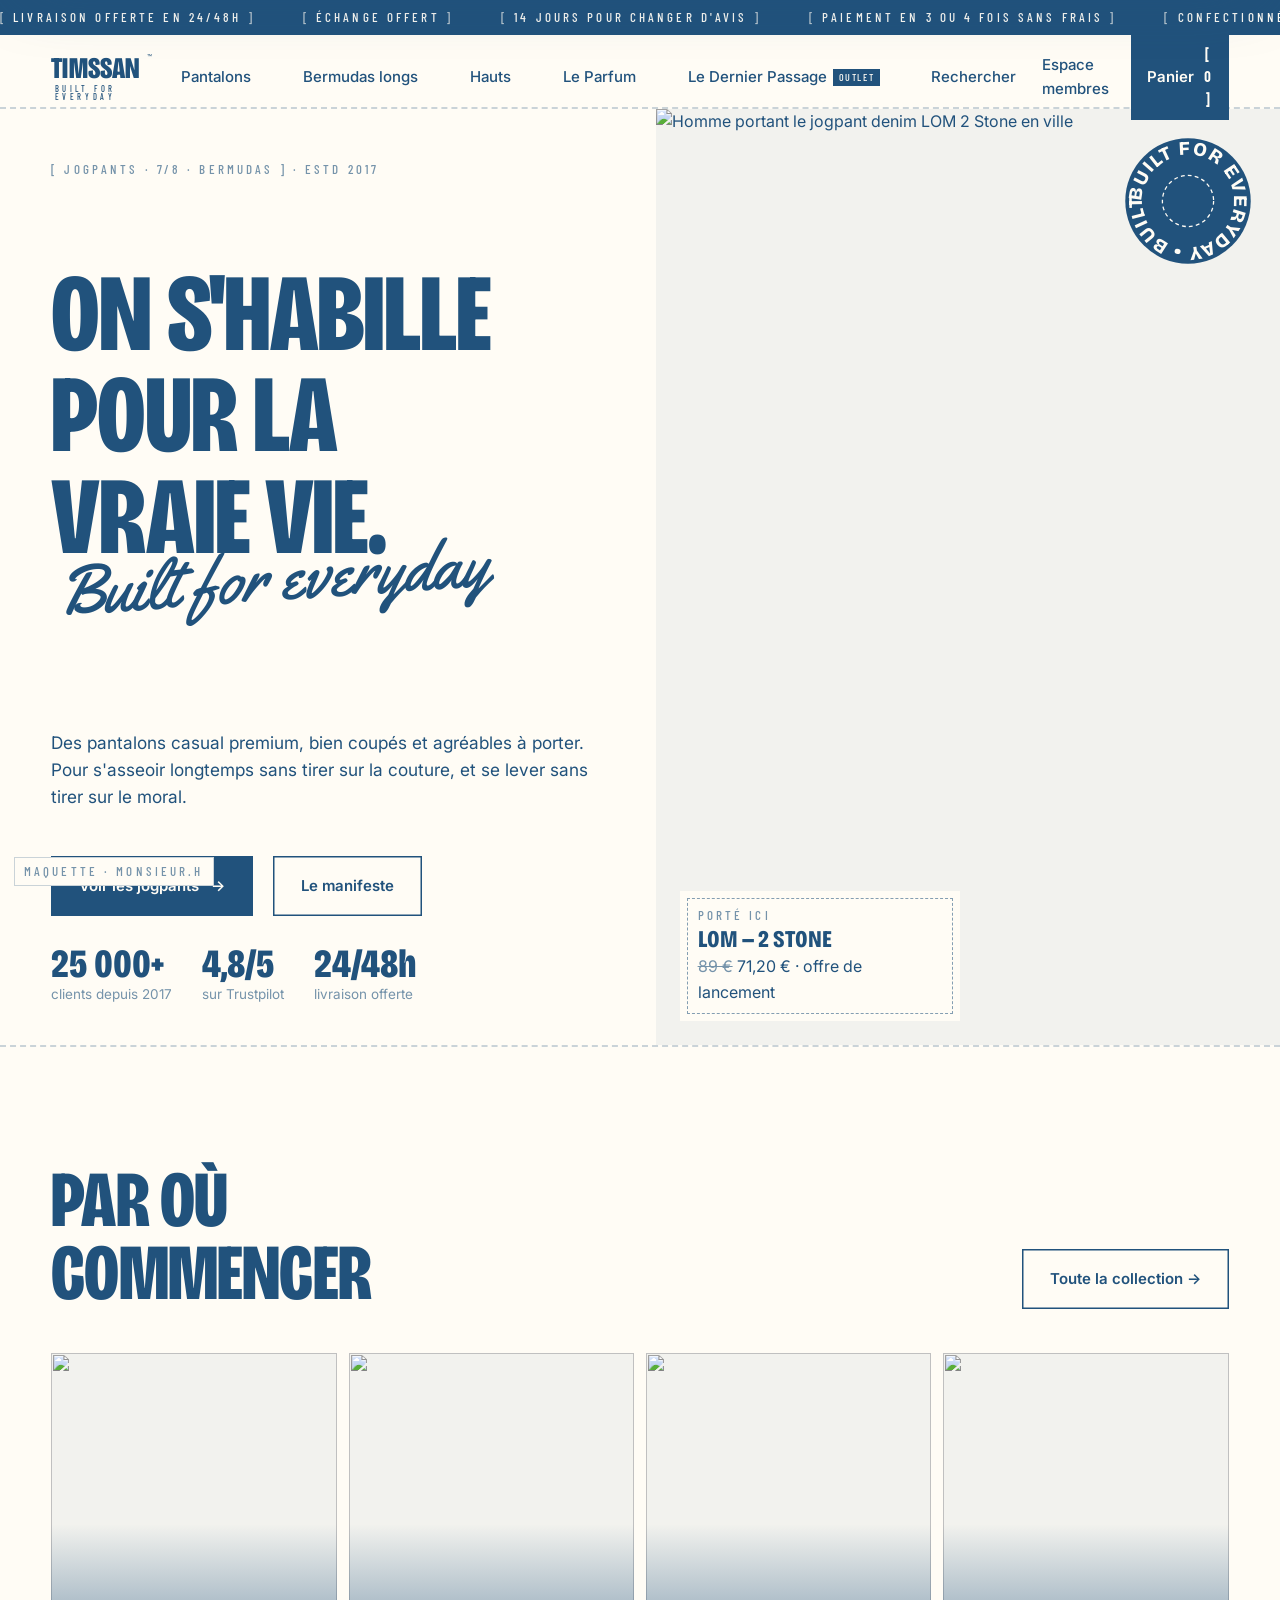
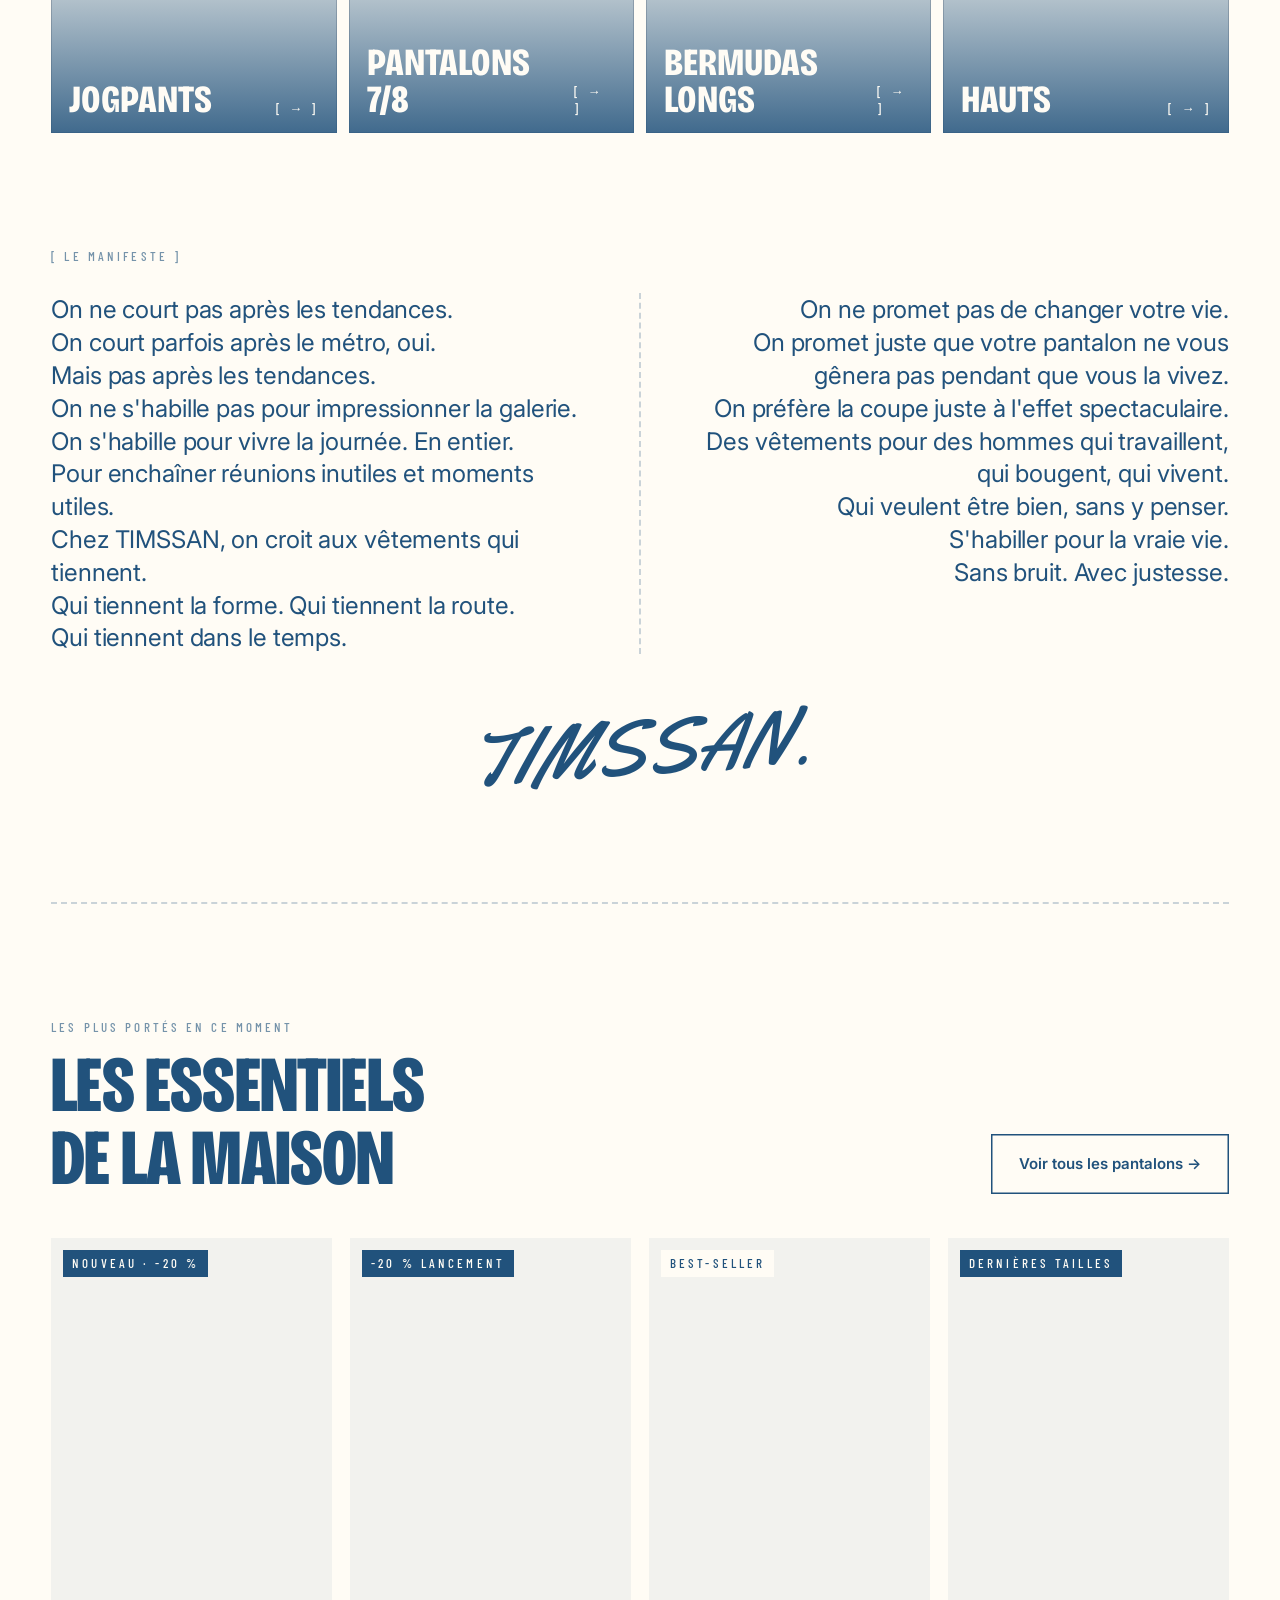
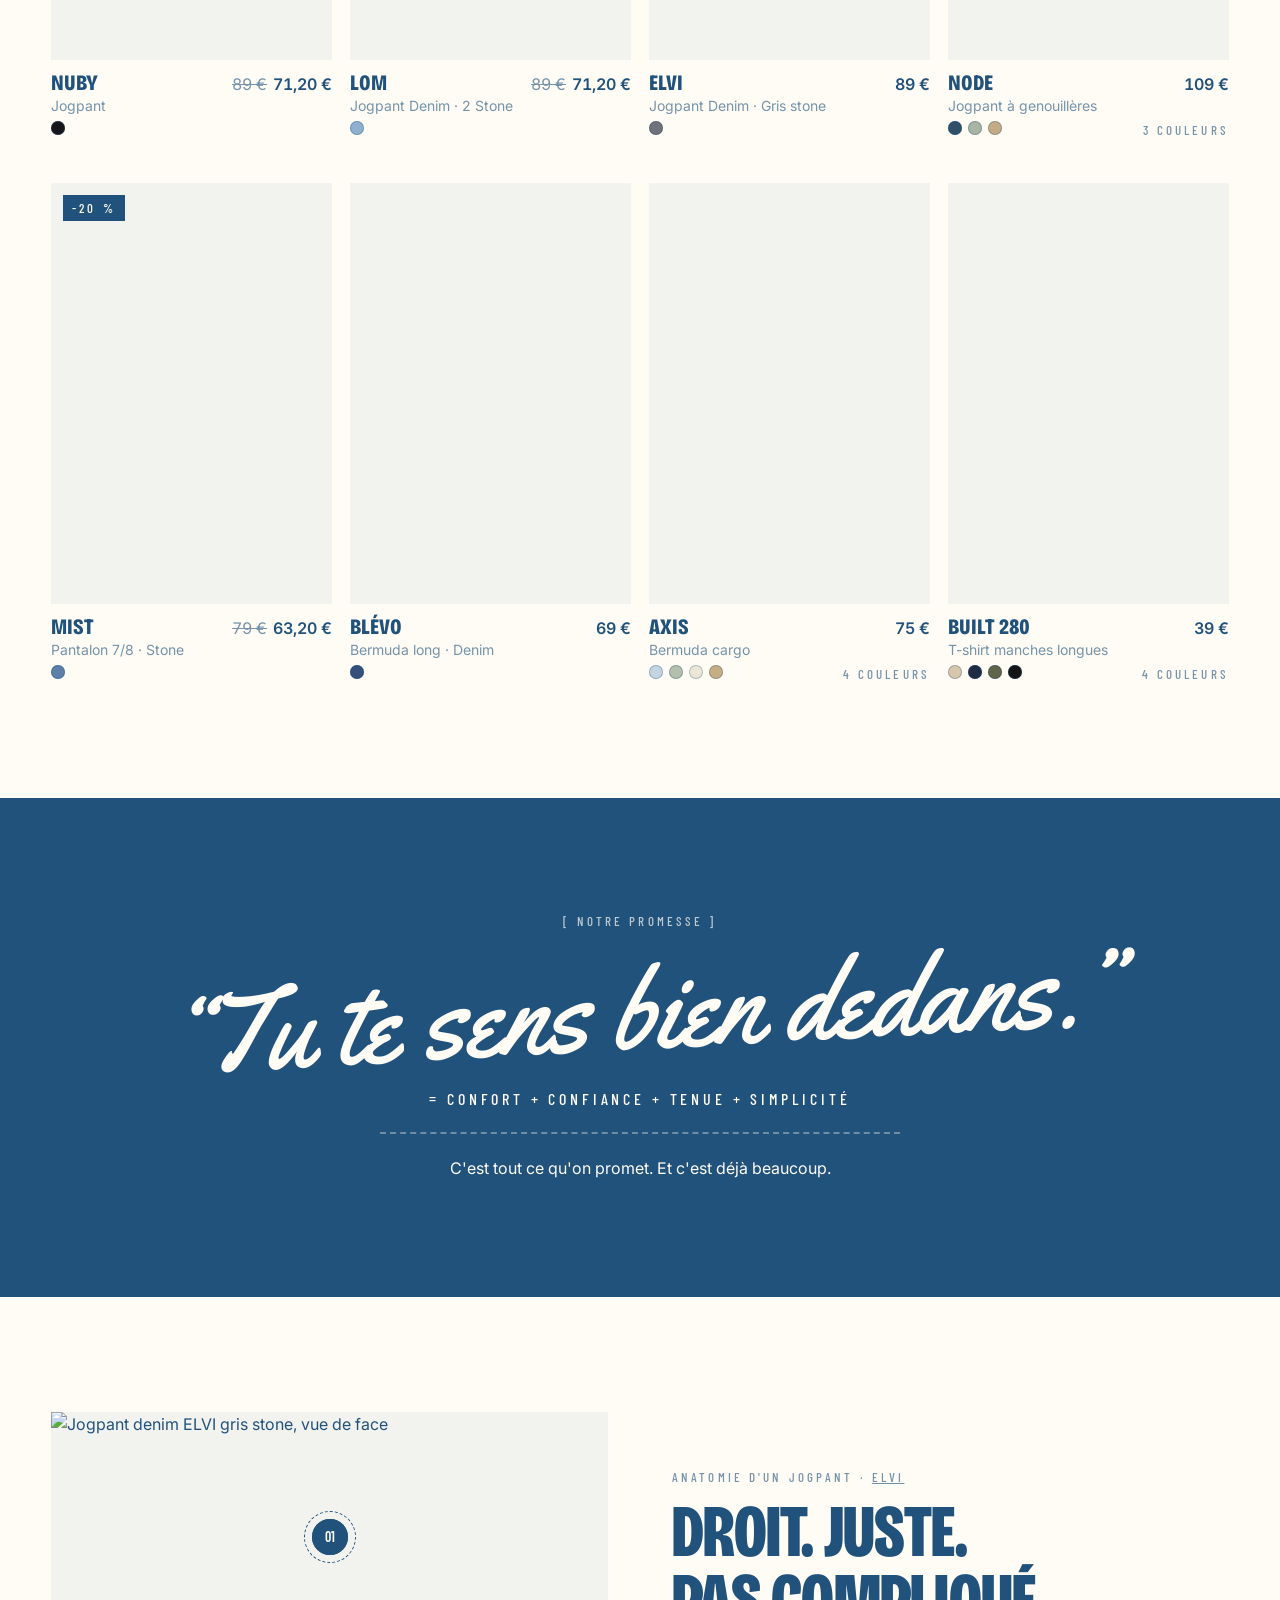
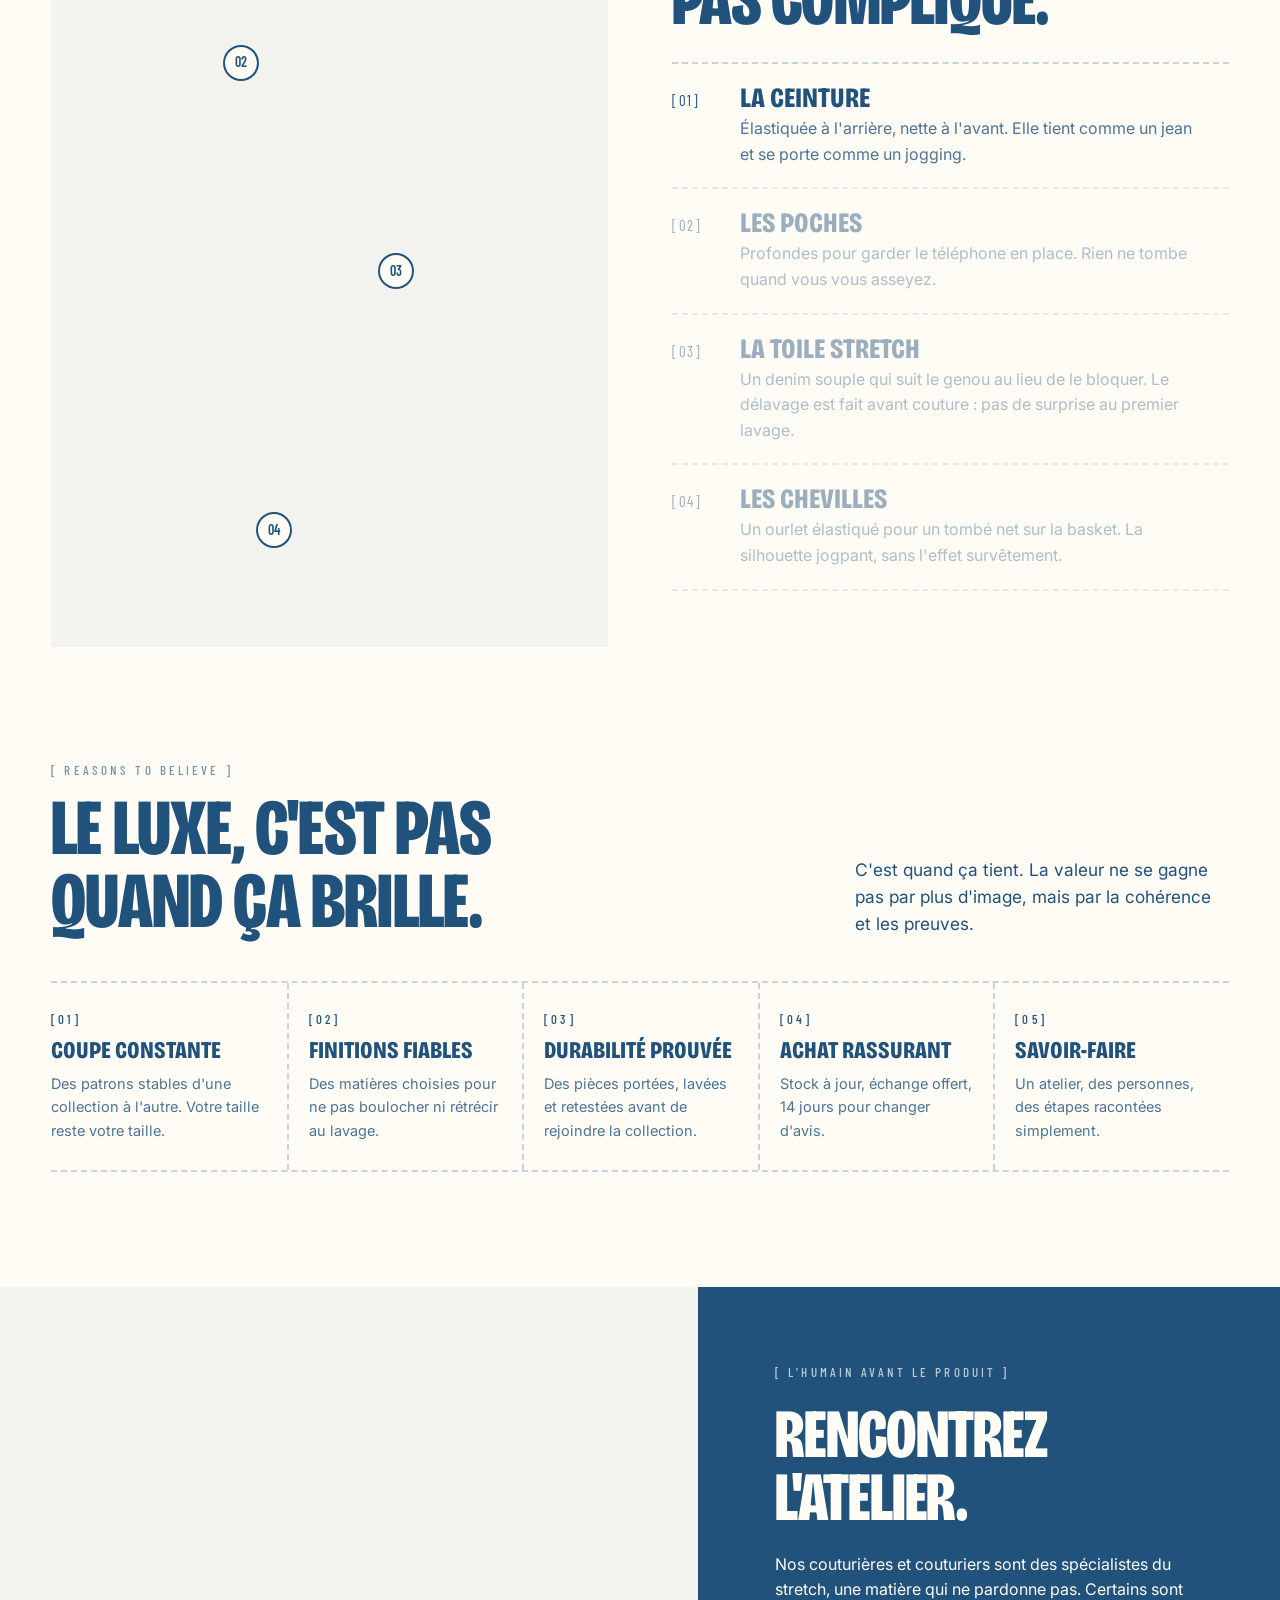
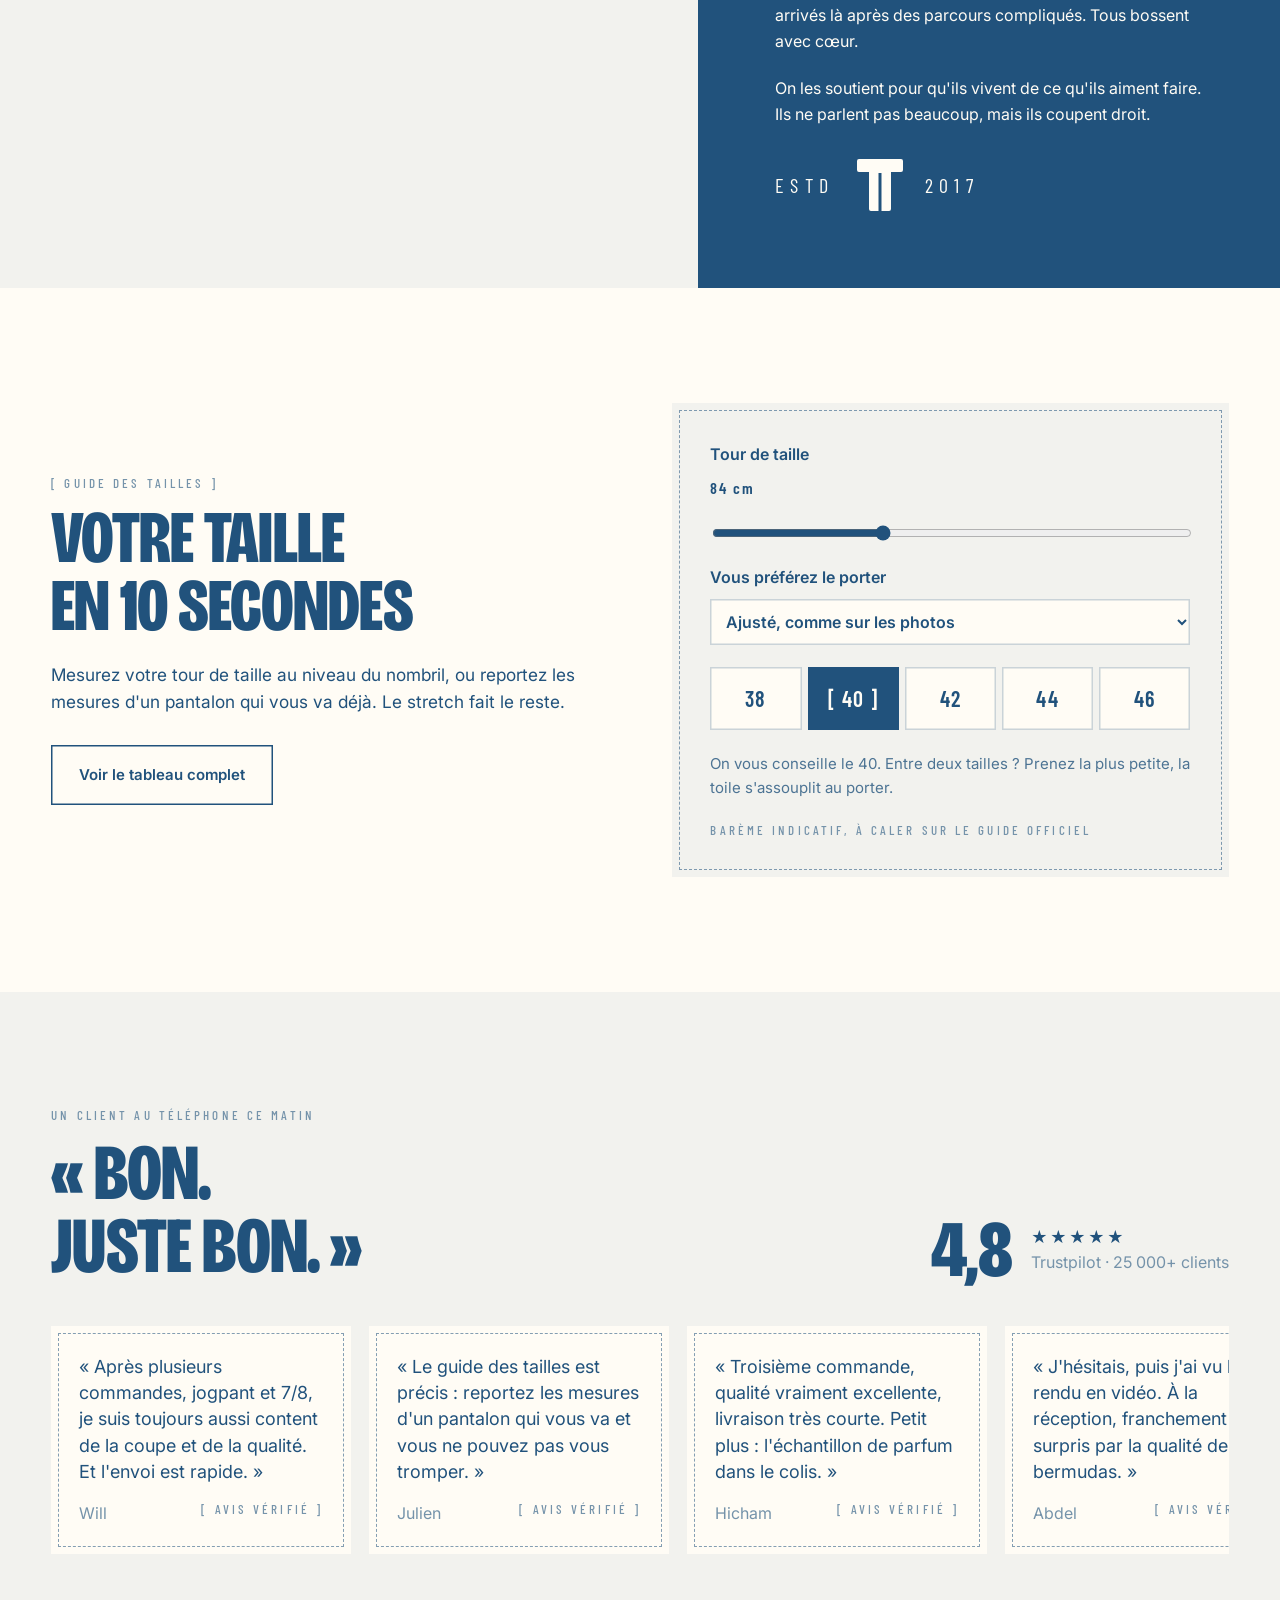
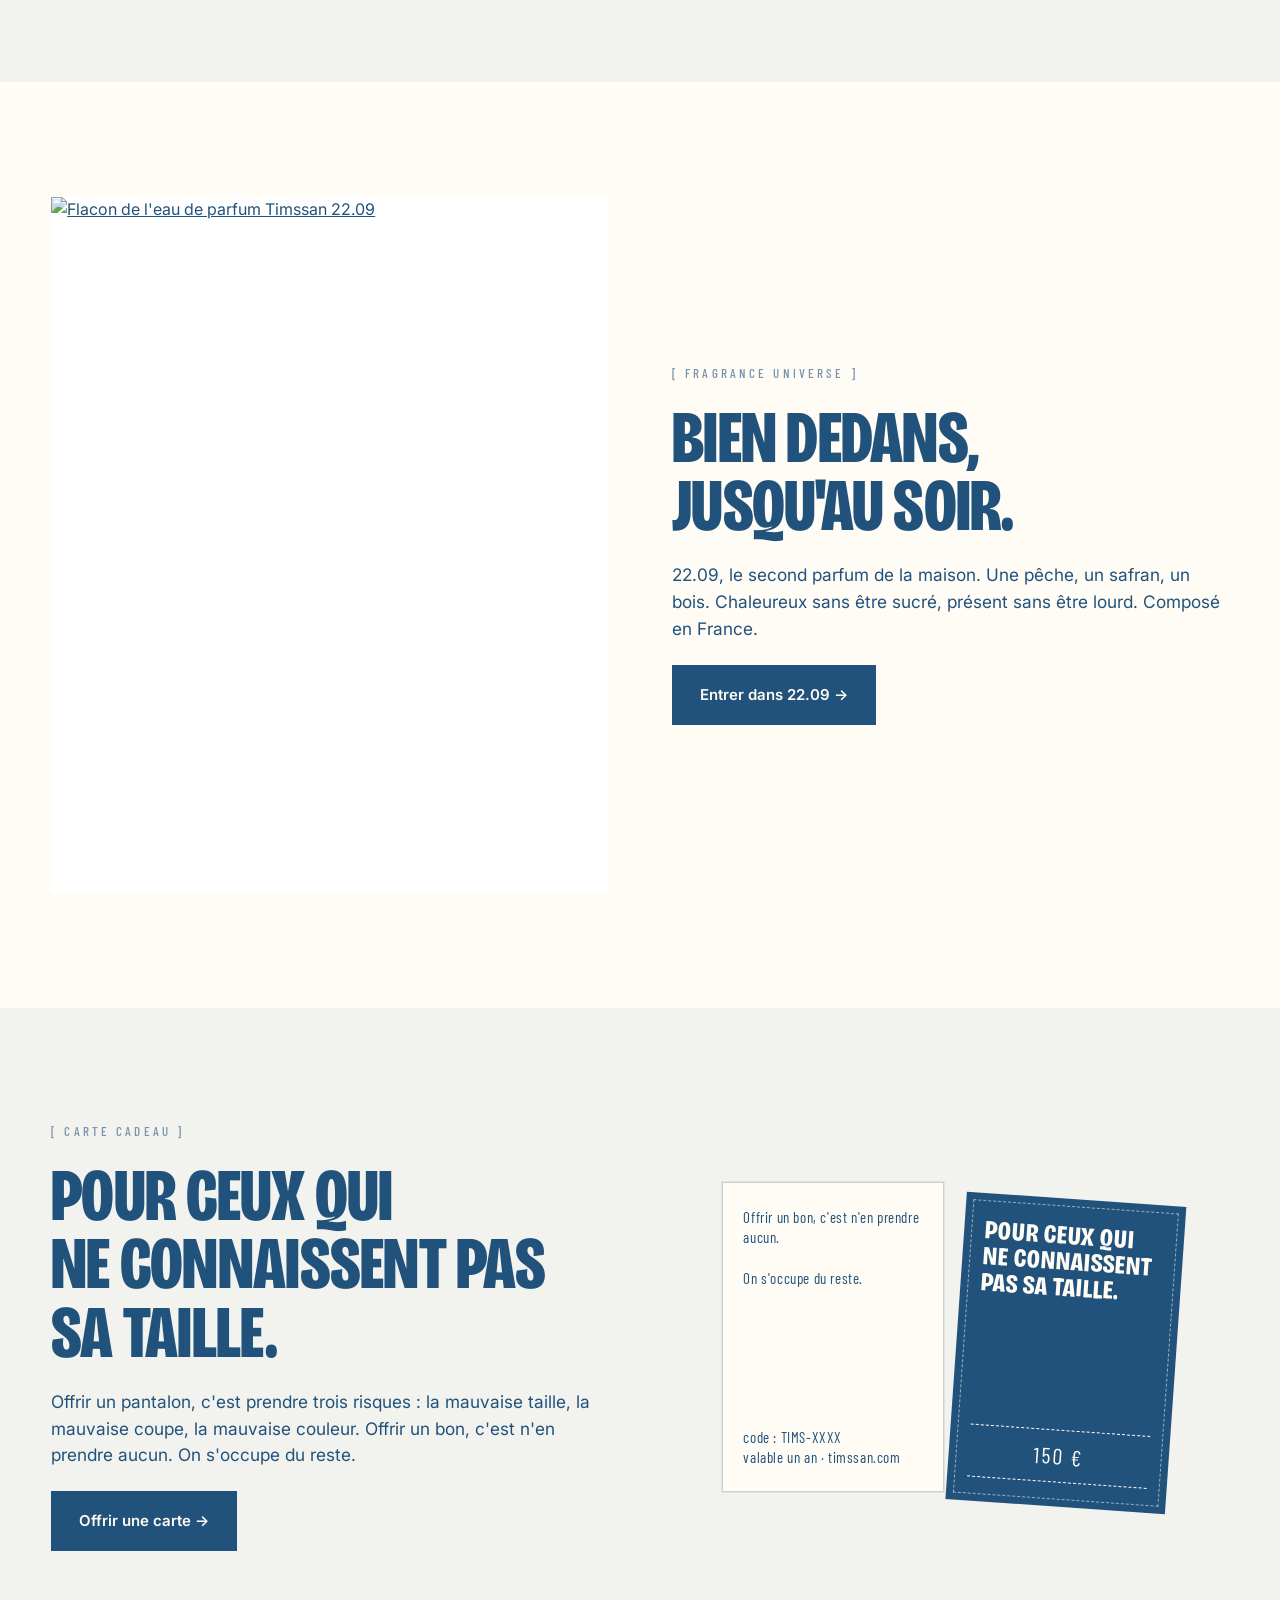
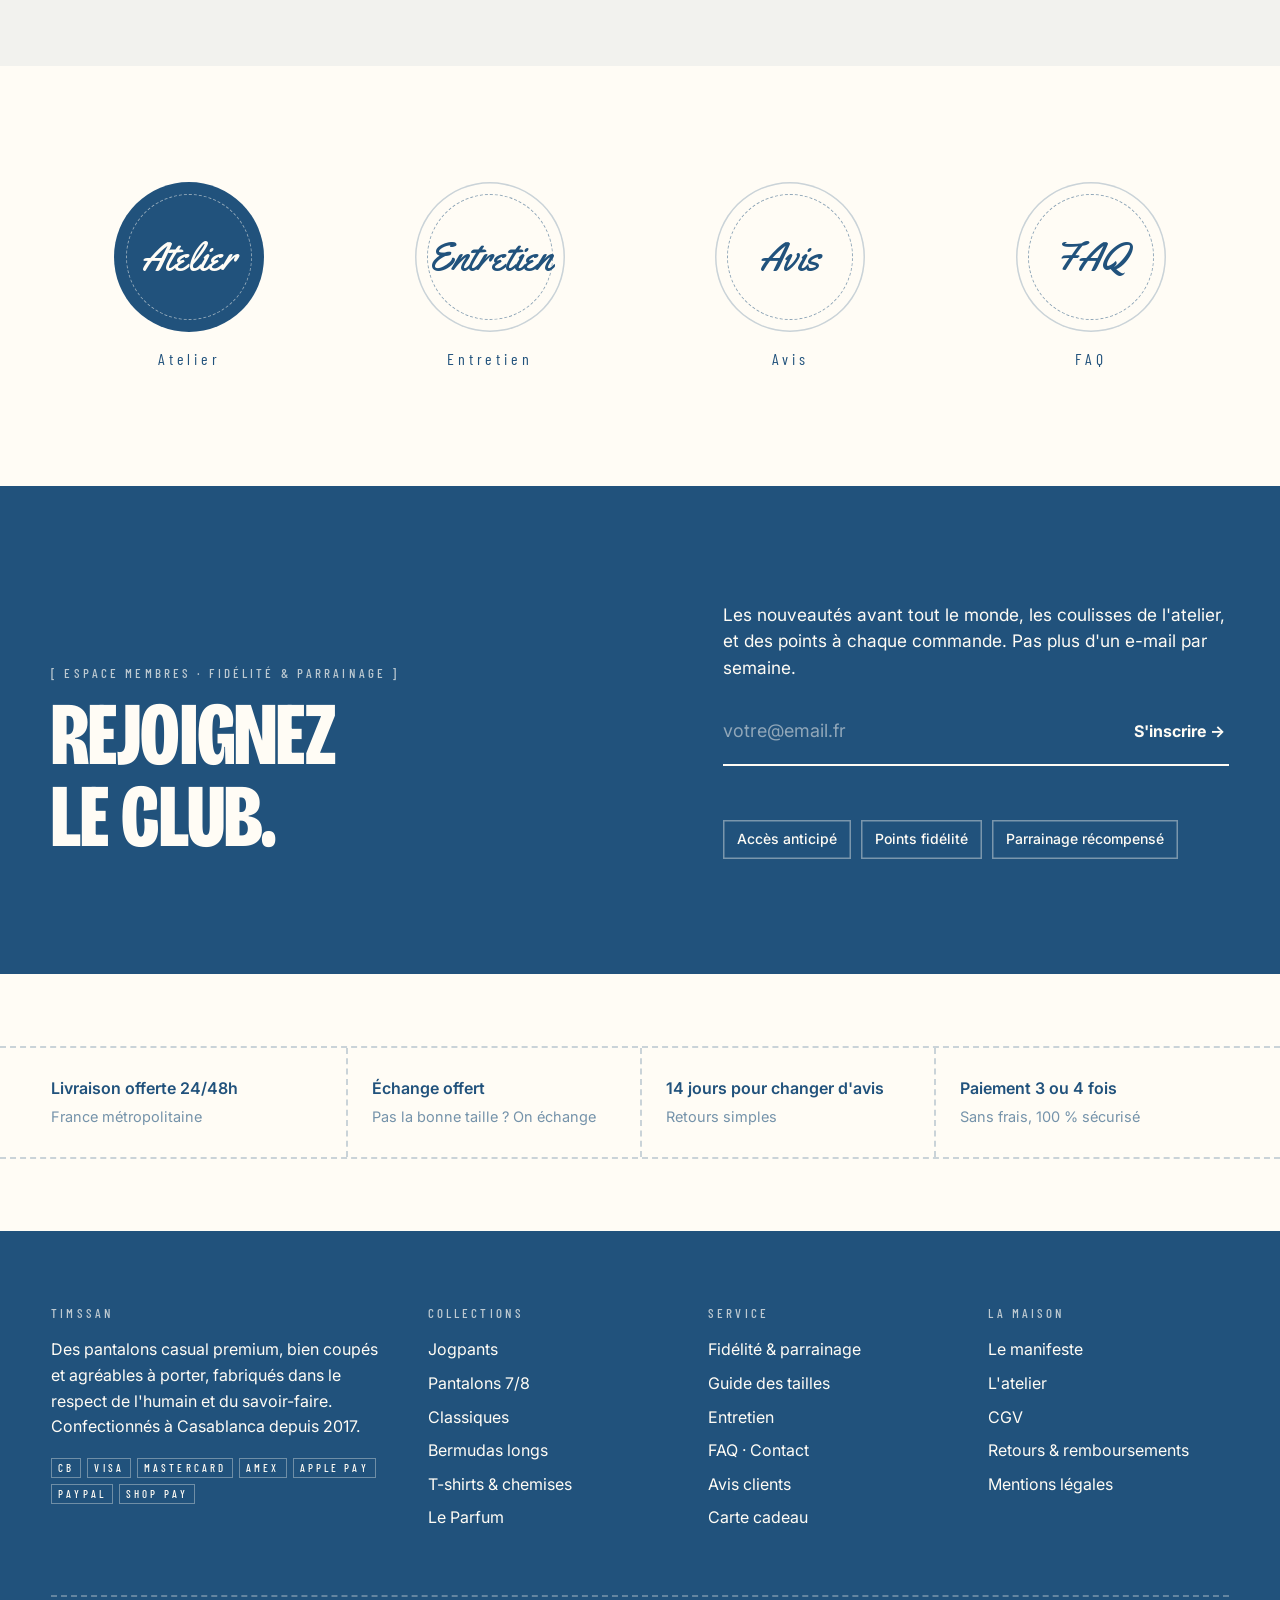
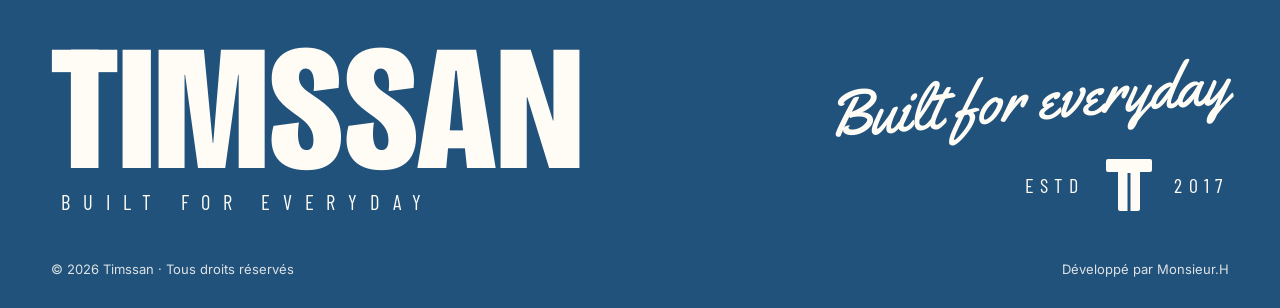
==== v2/index.html @ bd880d8a "V2 brand book + fiche parfum dédiée" ====
<!doctype html>
<html lang="fr">
<head>
<meta charset="utf-8">
<meta name="viewport" content="width=device-width, initial-scale=1, viewport-fit=cover">
<title>Timssan — Pantalons casual premium pour homme · Built for everyday</title>
<meta name="description" content="Timssan, pantalons casual premium pour homme : jogpants denim, 7/8 et bermudas bien coupés, confortables et durables, confectionnés à Casablanca depuis 2017. Livraison offerte 24/48h.">
<meta name="robots" content="noindex">
<meta property="og:title" content="Timssan — Built for everyday">
<meta property="og:image" content="https://www.timssan.com/cdn/shop/files/timssan_jogpant_jeans.png?v=1757004039">
<link rel="preconnect" href="https://fonts.googleapis.com"><link rel="preconnect" href="https://fonts.gstatic.com" crossorigin><link rel="preconnect" href="https://cdn.shopify.com">
<link rel="stylesheet" href="https://fonts.googleapis.com/css2?family=Bricolage+Grotesque:opsz,wdth,wght@12..96,75..100,400..800&family=Yellowtail&family=Barlow+Condensed:wght@300;400;500;600&family=Inter:wght@400;500;600;700&display=swap">
<link rel="stylesheet" href="style.css?v=1">
<script type="application/ld+json">{"@context":"https://schema.org","@type":"Organization","name":"Timssan","slogan":"Built for everyday","url":"https://www.timssan.com","foundingDate":"2017","description":"Pantalons casual premium pour homme, confectionnés à Casablanca."}</script>
</head>
<body data-page="home">
<main id="top">

<section class="hero">
  <div class="hero-copy">
    <div class="label muted">[ Jogpants · 7/8 · Bermudas ] · Estd 2017</div>
    <div>
      <h1 class="disp">On s'habille<br>pour la<br>vraie vie.</h1>
      <span class="script" aria-hidden="true">Built for everyday</span>
    </div>
    <div style="display:grid;gap:28px">
      <p class="lead">Des pantalons casual premium, bien coupés et agréables à porter. Pour s'asseoir longtemps sans tirer sur la couture, et se lever sans tirer sur le moral.</p>
      <div class="hero-meta">
        <a class="btn" href="collection.html?c=jogpants">Voir les jogpants <span aria-hidden="true">→</span></a>
        <a class="btn ghost" href="#manifeste">Le manifeste</a>
      </div>
      <div class="proof">
        <div><b>25 000+</b><span>clients depuis 2017</span></div>
        <div><b>4,8/5</b><span>sur Trustpilot</span></div>
        <div><b>24/48h</b><span>livraison offerte</span></div>
      </div>
    </div>
  </div>
  <div class="hero-img">
    <img src="https://cdn.shopify.com/s/files/1/0454/2693/3911/files/2_stone_dehors.png?v=1791908475&width=1400" alt="Homme portant le jogpant denim LOM 2 Stone en ville" width="1500" height="2250" fetchpriority="high">
    <div class="seal" aria-hidden="true"><svg viewBox="0 0 200 200"><defs><path id="c" d="M100,100 m-72,0 a72,72 0 1,1 144,0 a72,72 0 1,1 -144,0"/></defs><circle cx="100" cy="100" r="98" fill="#21527C"/><circle cx="100" cy="100" r="40" fill="none" stroke="#FFFCF5" stroke-width="2" stroke-dasharray="6 5"/><text font-family="Bricolage Grotesque, Arial Black, sans-serif" font-weight="800" font-size="30" letter-spacing="2" fill="#FFFCF5"><textPath href="#c">BUILT FOR EVERYDAY • BUILT FOR </textPath></text></svg></div>
    <a class="tag-float stitched" href="produit.html?p=lom">
      <span class="label muted">Porté ici</span>
      <strong>LOM — 2 Stone</strong>
      <span><s class="muted">89 €</s> 71,20 € · offre de lancement</span>
    </a>
  </div>
</section>

<section>
  <div class="wrap">
    <div class="sec-head"><h2 class="disp">Par où<br>commencer</h2><a class="btn ghost" href="collection.html?c=pantalons">Toute la collection →</a></div>
    <div class="cats">
      <a class="cat" href="collection.html?c=jogpants"><img src="https://cdn.shopify.com/s/files/1/0454/2693/3911/files/Jogpant_elvi_CRO.png?width=800" alt="" loading="lazy"><span>Jogpants<em class="label" style="font-style:normal">[ → ]</em></span></a>
      <a class="cat" href="collection.html?c=pantalons-7-8"><img src="https://cdn.shopify.com/s/files/1/0454/2693/3911/files/78e_mist_2.png?width=800" alt="" loading="lazy"><span>Pantalons 7/8<em class="label" style="font-style:normal">[ → ]</em></span></a>
      <a class="cat" href="collection.html?c=bermudas-longs"><img src="https://cdn.shopify.com/s/files/1/0454/2693/3911/files/bermudalong.png?width=800" alt="" loading="lazy"><span>Bermudas longs<em class="label" style="font-style:normal">[ → ]</em></span></a>
      <a class="cat" href="collection.html?c=hauts"><img src="https://cdn.shopify.com/s/files/1/0454/2693/3911/files/manche_longue_bleu_assi.png?width=800" alt="" loading="lazy"><span>Hauts<em class="label" style="font-style:normal">[ → ]</em></span></a>
    </div>
  </div>
</section>

<section id="manifeste" style="padding-top:0">
  <div class="wrap">
    <div class="label muted" style="margin-bottom:28px">[ Le manifeste ]</div>
    <div class="manif">
      <p>On ne court pas après les tendances.<br>On court parfois après le métro, oui.<br>Mais pas après les tendances.<br>On ne s'habille pas pour impressionner la galerie.<br>On s'habille pour vivre la journée. En entier.<br>Pour enchaîner réunions inutiles et moments utiles.<br>Chez TIMSSAN, on croit aux vêtements qui tiennent.<br>Qui tiennent la forme. Qui tiennent la route.<br>Qui tiennent dans le temps.</p>
      <span class="v" aria-hidden="true"></span>
      <p class="r">On ne promet pas de changer votre vie.<br>On promet juste que votre pantalon ne vous gênera pas pendant que vous la vivez.<br>On préfère la coupe juste à l'effet spectaculaire.<br>Des vêtements pour des hommes qui travaillent, qui bougent, qui vivent.<br>Qui veulent être bien, sans y penser.<br>S'habiller pour la vraie vie.<br>Sans bruit. Avec justesse.</p>
    </div>
    <div class="manif-sign"><span class="script">TIMSSAN.</span></div>
  </div>
</section>

<div class="wrap"><hr class="seam"></div>

<section>
  <div class="wrap">
    <div class="sec-head">
      <div><div class="label muted" style="margin-bottom:12px">Les plus portés en ce moment</div><h2 class="disp">Les essentiels<br>de la maison</h2></div>
      <a class="btn ghost" href="collection.html?c=pantalons">Voir tous les pantalons →</a>
    </div>
    <div class="grid-p" id="homeGrid"></div>
  </div>
</section>

<section class="inv">
  <div class="wrap promise">
    <div class="label muted">[ Notre promesse ]</div>
    <p class="script">“Tu te sens bien dedans.”</p>
    <p class="label" style="font-size:16px">= confort + confiance + tenue + simplicité</p>
    <hr class="seam" style="width:min(520px,80%)">
    <p style="max-width:44ch">C'est tout ce qu'on promet. Et c'est déjà beaucoup.</p>
  </div>
</section>

<section id="anatomie">
  <div class="wrap anat">
    <div class="anat-img">
      <img src="https://cdn.shopify.com/s/files/1/0454/2693/3911/files/jogpant_elvi.png?width=1100" alt="Jogpant denim ELVI gris stone, vue de face" width="1500" height="2250" loading="lazy">
      <button class="pin" style="left:50%;top:15%" data-pin="0" aria-pressed="true" aria-label="Ceinture">01</button>
      <button class="pin" style="left:34%;top:30%" data-pin="1" aria-pressed="false" aria-label="Poches">02</button>
      <button class="pin" style="left:62%;top:55%" data-pin="2" aria-pressed="false" aria-label="Toile">03</button>
      <button class="pin" style="left:40%;top:86%" data-pin="3" aria-pressed="false" aria-label="Chevilles">04</button>
    </div>
    <div>
      <div class="label muted" style="margin-bottom:12px">Anatomie d'un jogpant · <a href="produit.html?p=elvi">ELVI</a></div>
      <h2 class="disp" style="font-size:clamp(46px,5.8vw,92px);margin-bottom:28px">Droit. Juste.<br>Pas compliqué.</h2>
      <div>
        <button class="spec on" data-spec="0"><span class="n">[01]</span><span><h4>La ceinture</h4><p>Élastiquée à l'arrière, nette à l'avant. Elle tient comme un jean et se porte comme un jogging.</p></span></button>
        <button class="spec" data-spec="1"><span class="n">[02]</span><span><h4>Les poches</h4><p>Profondes pour garder le téléphone en place. Rien ne tombe quand vous vous asseyez.</p></span></button>
        <button class="spec" data-spec="2"><span class="n">[03]</span><span><h4>La toile stretch</h4><p>Un denim souple qui suit le genou au lieu de le bloquer. Le délavage est fait avant couture : pas de surprise au premier lavage.</p></span></button>
        <button class="spec" data-spec="3"><span class="n">[04]</span><span><h4>Les chevilles</h4><p>Un ourlet élastiqué pour un tombé net sur la basket. La silhouette jogpant, sans l'effet survêtement.</p></span></button>
      </div>
    </div>
  </div>
</section>

<section style="padding-top:0">
  <div class="wrap">
    <div class="sec-head"><div><div class="label muted" style="margin-bottom:12px">[ Reasons to believe ]</div><h2 class="disp">Le luxe, c'est pas<br>quand ça brille.</h2></div><p class="lead" style="margin:0;max-width:34ch">C'est quand ça tient. La valeur ne se gagne pas par plus d'image, mais par la cohérence et les preuves.</p></div>
    <div class="proofs">
      <div><span class="label">[01]</span><b>Coupe constante</b><p>Des patrons stables d'une collection à l'autre. Votre taille reste votre taille.</p></div>
      <div><span class="label">[02]</span><b>Finitions fiables</b><p>Des matières choisies pour ne pas boulocher ni rétrécir au lavage.</p></div>
      <div><span class="label">[03]</span><b>Durabilité prouvée</b><p>Des pièces portées, lavées et retestées avant de rejoindre la collection.</p></div>
      <div><span class="label">[04]</span><b>Achat rassurant</b><p>Stock à jour, échange offert, 14 jours pour changer d'avis.</p></div>
      <div><span class="label">[05]</span><b>Savoir-faire</b><p>Un atelier, des personnes, des étapes racontées simplement.</p></div>
    </div>
  </div>
</section>

<section class="atelier inv" id="atelier">
  <div class="im" role="img" aria-label="Machine à coudre dans l'atelier Timssan" style="background-image:url('https://www.timssan.com/cdn/shop/files/MACHINE_ATELIER_TIMSSAN.png?v=1725876753&width=1600')"></div>
  <div class="tx">
    <div class="label muted">[ L'humain avant le produit ]</div>
    <h2 class="disp">Rencontrez<br>l'atelier.</h2>
    <p>Nos couturières et couturiers sont des spécialistes du stretch, une matière qui ne pardonne pas. Certains sont arrivés là après des parcours compliqués. Tous bossent avec cœur.</p>
    <p>On les soutient pour qu'ils vivent de ce qu'ils aiment faire. Ils ne parlent pas beaucoup, mais ils coupent droit.</p>
    <div class="estd" aria-label="Établi en 2017"><span>ESTD</span><svg viewBox="0 0 46 52" aria-hidden="true"><path d="M2 0h42a2 2 0 0 1 2 2v9a2 2 0 0 1-2 2H34v37a2 2 0 0 1-2 2h-7.5V14h-3v38H14a2 2 0 0 1-2-2V13H2a2 2 0 0 1-2-2V2a2 2 0 0 1 2-2z"/></svg><span>2017</span></div>
  </div>
</section>

<section id="taille">
  <div class="wrap fit">
    <div>
      <div class="label muted" style="margin-bottom:12px">[ Guide des tailles ]</div>
      <h2 class="disp" style="font-size:clamp(46px,5.8vw,92px)">Votre taille<br>en 10 secondes</h2>
      <p class="lead" style="margin-top:22px">Mesurez votre tour de taille au niveau du nombril, ou reportez les mesures d'un pantalon qui vous va déjà. Le stretch fait le reste.</p>
      <button class="btn ghost" data-sizes style="margin-top:12px">Voir le tableau complet</button>
    </div>
    <div class="fit-box stitched">
      <label for="waist">Tour de taille <output id="wOut" for="waist">84 cm</output></label>
      <input id="waist" type="range" min="70" max="110" value="84" step="1">
      <label for="pref">Vous préférez le porter
        <select id="pref"><option value="0">Ajusté, comme sur les photos</option><option value="1">Plus ample, détendu</option></select>
      </label>
      <div class="sizes" id="sizes"><span>38</span><span>40</span><span>42</span><span>44</span><span>46</span></div>
      <p class="res" id="fitRes"></p>
      <p class="label muted" style="margin:0">Barème indicatif, à caler sur le guide officiel</p>
    </div>
  </div>
</section>

<section class="reviews" id="avis" style="background:var(--tint)">
  <div class="wrap">
    <div class="sec-head">
      <div><div class="label muted" style="margin-bottom:12px">Un client au téléphone ce matin</div><h2 class="disp">« Bon.<br>Juste bon. »</h2></div>
      <div class="score"><b>4,8</b><div><div class="stars" aria-label="5 étoiles">★★★★★</div><span class="muted">Trustpilot · 25 000+ clients</span></div></div>
    </div>
    <div class="rail" tabindex="0" aria-label="Avis clients">
      <article class="rv stitched"><q>Après plusieurs commandes, jogpant et 7/8, je suis toujours aussi content de la coupe et de la qualité. Et l'envoi est rapide.</q><div class="who"><span>Will</span><span class="label">[ Avis vérifié ]</span></div></article>
      <article class="rv stitched"><q>Le guide des tailles est précis : reportez les mesures d'un pantalon qui vous va et vous ne pouvez pas vous tromper.</q><div class="who"><span>Julien</span><span class="label">[ Avis vérifié ]</span></div></article>
      <article class="rv stitched"><q>Troisième commande, qualité vraiment excellente, livraison très courte. Petit plus : l'échantillon de parfum dans le colis.</q><div class="who"><span>Hicham</span><span class="label">[ Avis vérifié ]</span></div></article>
      <article class="rv stitched"><q>J'hésitais, puis j'ai vu le rendu en vidéo. À la réception, franchement surpris par la qualité des bermudas.</q><div class="who"><span>Abdel</span><span class="label">[ Avis vérifié ]</span></div></article>
      <article class="rv stitched"><q>Trois t-shirts 100 % coton offerts. Après plusieurs machines ils restent nickel, et ils sont très agréables à porter.</q><div class="who"><span>Ghislain</span><span class="label">[ Avis vérifié ]</span></div></article>
    </div>
  </div>
</section>

<section id="parfum-teaser">
  <div class="wrap gift">
    <a href="parfum.html?p=parfum-22-09" style="display:block;background:#fff;aspect-ratio:4/5;max-width:100%"><img src="https://cdn.shopify.com/s/files/1/0454/2693/3911/files/Parfum_22.09_elegance_ambree.png?width=1000" alt="Flacon de l'eau de parfum Timssan 22.09" loading="lazy" style="width:100%;height:100%;object-fit:contain"></a>
    <div style="display:grid;gap:22px">
      <div class="label muted">[ Fragrance universe ]</div>
      <h2 class="disp" style="font-size:clamp(46px,5.8vw,92px)">Bien dedans,<br>jusqu'au soir.</h2>
      <p class="lead" style="margin:0">22.09, le second parfum de la maison. Une pêche, un safran, un bois. Chaleureux sans être sucré, présent sans être lourd. Composé en France.</p>
      <div><a class="btn" href="parfum.html?p=parfum-22-09">Entrer dans 22.09 →</a></div>
    </div>
  </div>
</section>

<section id="cadeau" style="background:var(--tint)">
  <div class="wrap gift">
    <div style="display:grid;gap:22px">
      <div class="label muted">[ Carte cadeau ]</div>
      <h2 class="disp" style="font-size:clamp(46px,5.8vw,92px)">Pour ceux qui<br>ne connaissent pas<br>sa taille.</h2>
      <p class="lead" style="margin:0">Offrir un pantalon, c'est prendre trois risques : la mauvaise taille, la mauvaise coupe, la mauvaise couleur. Offrir un bon, c'est n'en prendre aucun. On s'occupe du reste.</p>
      <div><a class="btn" href="#">Offrir une carte →</a></div>
    </div>
    <div class="gift-cards" aria-hidden="true">
      <div class="gc a"><span>Offrir un bon, c'est n'en prendre aucun.<br><br>On s'occupe du reste.</span><span>code : TIMS-XXXX<br>valable un an · timssan.com</span></div>
      <div class="gc b stitched"><strong>Pour ceux qui ne connaissent pas sa taille.</strong><span class="amt">150 €</span></div>
    </div>
  </div>
</section>

<section id="services">
  <div class="wrap">
    <div class="services">
      <a class="svc" href="#atelier"><i>Atelier</i><span>Atelier</span></a>
      <a class="svc" href="#"><i>Entretien</i><span>Entretien</span></a>
      <a class="svc" href="#avis"><i>Avis</i><span>Avis</span></a>
      <a class="svc" href="#"><i>FAQ</i><span>FAQ</span></a>
    </div>
  </div>
</section>

<section id="club" class="inv">
  <div class="wrap club">
    <div><div class="label muted" style="margin-bottom:12px">[ Espace membres · fidélité &amp; parrainage ]</div><h2 class="disp">Rejoignez<br>le club.</h2></div>
    <div>
      <p class="lead" style="margin-top:0">Les nouveautés avant tout le monde, les coulisses de l'atelier, et des points à chaque commande. Pas plus d'un e-mail par semaine.</p>
      <form id="nl" novalidate><label for="email" class="sr">Adresse e-mail</label><input id="email" type="email" placeholder="votre@email.fr" autocomplete="email" required><button type="submit">S'inscrire →</button></form>
      <p id="nlMsg" style="min-height:1.6em;margin:10px 0 0;font-size:14px"></p>
      <div class="perks"><span>Accès anticipé</span><span>Points fidélité</span><span>Parrainage récompensé</span></div>
    </div>
  </div>
</section>

<div class="wrap reass" style="margin-top:72px">
  <div><b>Livraison offerte 24/48h</b><span>France métropolitaine</span></div>
  <div><b>Échange offert</b><span>Pas la bonne taille ? On échange</span></div>
  <div><b>14 jours pour changer d'avis</b><span>Retours simples</span></div>
  <div><b>Paiement 3 ou 4 fois</b><span>Sans frais, 100 % sécurisé</span></div>
</div>
<div style="height:72px"></div>
</main>

<script src="data.js?v=1"></script>
<script src="app.js?v=1"></script>
<script>
(() => {
  const { $, $$, card, byId } = window.TIMSSAN;
  $("#homeGrid").innerHTML = ["nuby", "lom", "elvi", "node", "mist", "blevo", "axis", "built"].map(id => card(byId(id))).join("");
  const pins = $$(".pin"), specs = $$(".spec");
  const sel = i => { pins.forEach((p, k) => p.setAttribute("aria-pressed", k == i)); specs.forEach((s, k) => s.classList.toggle("on", k == i)); };
  pins.forEach(p => p.onclick = () => sel(p.dataset.pin)); specs.forEach(s => s.onclick = () => sel(s.dataset.spec));
  const g = [[38, 79], [40, 84], [42, 89], [44, 95], [46, 102]];
  function fit() {
    const w = +$("#waist").value, pref = +$("#pref").value; $("#wOut").textContent = w + " cm";
    let i = g.findIndex(x => w <= x[1]); if (i < 0) i = 4; if (pref && i < 4) i++;
    $$("#sizes span").forEach((s, k) => s.classList.toggle("hit", k === i));
    $("#fitRes").textContent = w > 102 ? "Au-delà du 46 : écrivez-nous, on vous conseille la meilleure coupe." : `On vous conseille le ${g[i][0]}${pref ? " pour un tombé plus détendu" : ""}. Entre deux tailles ? Prenez la plus petite, la toile s'assouplit au porter.`;
  }
  $("#waist").oninput = fit; $("#pref").onchange = fit; fit();
  $("#nl").addEventListener("submit", e => { e.preventDefault(); const ok = /^[^@\s]+@[^@\s]+\.[^@\s]+$/.test($("#email").value); const m = $("#nlMsg"); m.textContent = ok ? "Bienvenue dans le club. Votre code de bienvenue arrive par e-mail." : "Cette adresse semble incomplète : vérifiez le @ et le domaine."; if (ok) $("#email").value = ""; });
})();
</script>
</body>
</html>
---- v2/style.css ----
/* TIMSSAN — maquette v2 « brand book » · Les Monsieurs by Monsieur.H
   Deux couleurs du brand book : fond Cottage Cheese #FFFCF5, texte Boho Blue #21527C.
   Typos : SINK (titres) → substitut Bricolage Grotesque · Luminaire Script → Yellowtail · SF Pro (texte) · étiquettes en capitales espacées.
   Éléments : coutures pointillées, crochets [ ], badge « Built for everyday », monogramme T, étiquettes textiles. */
:root{
  --bg:#FFFCF5;
  --ink:#21527C;
  --ink-80:color-mix(in srgb,var(--ink) 80%,var(--bg));
  --ink-60:color-mix(in srgb,var(--ink) 62%,var(--bg));
  --line:color-mix(in srgb,var(--ink) 24%,var(--bg));
  --tint:color-mix(in srgb,var(--ink) 6%,var(--bg));
  --tint-2:color-mix(in srgb,var(--ink) 11%,var(--bg));
  --f-title:"Sink","Bricolage Grotesque","Arial Black",Impact,sans-serif;
  --f-script:"Luminaire Script","Yellowtail","Brush Script MT",cursive;
  --f-body:-apple-system,BlinkMacSystemFont,"SF Pro Text","SF Pro Display","Inter","Helvetica Neue",Arial,sans-serif;
  --f-label:"Barlow Condensed","DIN Condensed","Arial Narrow",sans-serif;
  --gut:max(20px,4vw); --max:1440px; --hd:72px;
}
*{box-sizing:border-box}
html{scroll-behavior:smooth;overflow-x:clip}
body{margin:0;background:var(--bg);color:var(--ink);font:400 16px/1.6 var(--f-body);-webkit-font-smoothing:antialiased;overflow-x:clip}
body.lock{overflow:hidden}
img{max-width:100%;display:block}
a{color:inherit}
button{font:inherit;color:inherit;cursor:pointer}
:focus-visible{outline:2px dashed var(--ink);outline-offset:3px}
::selection{background:var(--ink);color:var(--bg)}
.wrap{max-width:var(--max);margin:0 auto;padding-left:max(var(--gut),env(safe-area-inset-left,0px));padding-right:max(var(--gut),env(safe-area-inset-right,0px))}

/* Typographie */
.mono,.label{font-family:var(--f-label);font-weight:500;font-size:13px;letter-spacing:.24em;text-transform:uppercase;line-height:1.3}
.muted{color:var(--ink-60)}
.disp{font-family:var(--f-title);font-weight:800;font-stretch:75%;font-variation-settings:"opsz" 96;line-height:.92;letter-spacing:-.01em;text-transform:uppercase;text-wrap:balance;margin:0}
.script{font-family:var(--f-script);font-weight:400;text-transform:none;letter-spacing:0;line-height:1}
.lead{font-size:clamp(17px,1.35vw,20px);line-height:1.55;max-width:58ch}
.sr{position:absolute!important;width:1px;height:1px;overflow:hidden;clip:rect(0 0 0 0);white-space:nowrap}
.br::before{content:"[ "}.br::after{content:" ]"}

/* Coutures */
.seam{height:0;border:0;border-top:2px dashed var(--line);margin:0}
.stitched{position:relative}
.stitched::after{content:"";position:absolute;inset:7px;border:1.5px dashed currentColor;opacity:.55;pointer-events:none}

/* Boutons */
.btn{position:relative;display:inline-flex;align-items:center;justify-content:center;gap:12px;background:var(--ink);color:var(--bg);text-decoration:none;padding:18px 28px;font-weight:600;font-size:15px;border:0;transition:background .2s,color .2s}
.btn::after{content:"";position:absolute;inset:5px;border:1.5px dashed currentColor;opacity:0;transition:opacity .2s;pointer-events:none}
.btn:hover::after,.btn:focus-visible::after{opacity:.6}
.btn.ghost{background:none;color:var(--ink);box-shadow:inset 0 0 0 1.5px var(--ink)}
.btn.ghost:hover{background:var(--ink);color:var(--bg)}
.btn.light{background:var(--bg);color:var(--ink)}
.btn[disabled]{opacity:.45;cursor:not-allowed}
.btn.block{width:100%}

/* Logo lockup (substitut du logo officiel) */
.lockup{display:inline-grid;justify-items:center;text-decoration:none;line-height:1;position:relative}
.lockup b{font-family:var(--f-title);font-weight:800;font-stretch:75%;font-variation-settings:"opsz" 96;font-size:30px;letter-spacing:.005em}
.lockup small{font-family:var(--f-label);font-weight:500;font-size:8.5px;letter-spacing:.42em;margin-top:2px;padding-left:.42em}
.lockup sup{position:absolute;right:-12px;top:0;font-size:8px;font-family:var(--f-body)}
.logo{display:flex;justify-content:flex-start;order:-1;text-decoration:none}

/* Barre d'annonce */
.announce{background:var(--ink);color:var(--bg);overflow:hidden}
.announce .track{display:flex;gap:48px;white-space:nowrap;padding:9px 0;animation:tick 40s linear infinite;width:max-content}
.announce span::before{content:"[ ";opacity:.7}.announce span::after{content:" ]";opacity:.7}
@keyframes tick{to{transform:translateX(-50%)}}

/* Header + méga-menu */
header.site{position:sticky;top:0;z-index:40;background:var(--bg);border-bottom:2px dashed var(--line)}
.hd{display:grid;grid-template-columns:auto 1fr auto;align-items:center;height:var(--hd);gap:16px}
.nav{display:flex;justify-content:center;gap:2px;font-weight:500;font-size:15px;height:100%;margin:0;padding:0;list-style:none}
.nav>li{display:flex;align-items:center;height:100%}
.nav>li>a{text-decoration:none;white-space:nowrap;padding:6px 12px;position:relative;display:flex;gap:6px;align-items:center}
.nav>li>a::before,.nav>li>a::after{font-family:var(--f-label);opacity:0;transition:opacity .2s}
.nav>li>a::before{content:"[";margin-right:2px}.nav>li>a::after{content:"]";margin-left:2px}
.nav>li:hover>a::before,.nav>li:hover>a::after,.nav>li:focus-within>a::before,.nav>li:focus-within>a::after,.nav>li>a[aria-current="page"]::before,.nav>li>a[aria-current="page"]::after{opacity:1}
.nav .tag{background:var(--ink);color:var(--bg);font-size:10px;padding:2px 6px;letter-spacing:.16em}
.mega{position:absolute;left:0;right:0;top:100%;background:var(--bg);border-bottom:2px dashed var(--line);box-shadow:0 30px 40px -30px color-mix(in srgb,var(--ink) 40%,transparent);opacity:0;visibility:hidden;transform:translateY(-6px);transition:opacity .2s,transform .25s,visibility .2s}
.nav>li:hover .mega,.nav>li:focus-within .mega{opacity:1;visibility:visible;transform:none}
.mega-in{display:grid;grid-template-columns:repeat(3,1fr) 1.2fr;gap:40px;padding-block:36px 44px}
.mega h6{margin:0 0 14px;font-family:var(--f-label);font-weight:500;font-size:12px;letter-spacing:.24em;text-transform:uppercase;color:var(--ink-60)}
.mega ul{list-style:none;margin:0;padding:0;display:grid;gap:6px}
.mega ul a{text-decoration:none;font-family:var(--f-title);font-stretch:75%;font-weight:800;font-size:28px;text-transform:uppercase;line-height:1.05}
.mega ul a:hover{text-decoration:underline dashed;text-underline-offset:5px;text-decoration-thickness:2px}
.mega-feat{grid-column:4;display:grid;grid-template-columns:140px 1fr;gap:18px;text-decoration:none;align-items:end}
.mega-feat img{aspect-ratio:2/3;object-fit:cover;background:var(--tint);width:100%}
.mega-feat b{font-family:var(--f-title);font-stretch:75%;font-weight:800;font-size:32px;text-transform:uppercase;display:block;line-height:1}
.tools{display:flex;justify-content:flex-end;gap:6px;align-items:center;font-size:15px}
.tools a,.icon-btn{text-decoration:none;background:none;border:0;padding:8px 10px;font-weight:500}
.cart-btn{background:var(--ink);color:var(--bg);border:0;padding:9px 16px;display:flex;gap:10px;align-items:center;font-weight:600;margin-left:6px}
.cart-btn b{font-family:var(--f-label);font-size:14px;letter-spacing:.1em;font-variant-numeric:tabular-nums}
.cart-btn b::before{content:"[ "}.cart-btn b::after{content:" ]"}
.cart-btn.bump{animation:bump .5s}
@keyframes bump{40%{transform:scale(1.08)}}
.burger{display:none}

/* Menu mobile */
.mnav{position:fixed;inset:0;z-index:70;background:var(--bg);transform:translateX(-100%);transition:transform .4s cubic-bezier(.2,.7,.2,1);display:flex;flex-direction:column;padding-top:env(safe-area-inset-top,0px);padding-bottom:env(safe-area-inset-bottom,0px)}
.mnav.on{transform:none}
.mnav-top{display:flex;justify-content:space-between;align-items:center;height:var(--hd);border-bottom:2px dashed var(--line)}
.mnav-body{overflow:auto;flex:1;padding-block:12px 24px}
.mnav details{border-bottom:2px dashed var(--line)}
.mnav summary,.mnav .solo{list-style:none;display:flex;justify-content:space-between;align-items:center;padding:16px 0;font-family:var(--f-title);font-stretch:75%;font-weight:800;font-size:40px;text-transform:uppercase;line-height:1;text-decoration:none;cursor:pointer}
.mnav summary::-webkit-details-marker{display:none}
.mnav summary::after{content:"+";font-family:var(--f-label);font-size:26px;font-weight:400}
.mnav details[open] summary::after{content:"–"}
.mnav .solo{border-bottom:2px dashed var(--line)}
.mnav details ul{list-style:none;margin:0 0 18px;padding:0;display:grid;gap:10px}
.mnav details ul a{text-decoration:none;font-size:18px}
.mnav-foot{display:grid;gap:10px;padding-block:20px}
.mnav-foot a{text-decoration:none}
.mnav .script{font-size:40px;margin-top:10px}

/* Recherche */
.search{position:fixed;inset:0 0 auto;z-index:72;background:var(--bg);border-bottom:2px dashed var(--line);transform:translateY(-105%);transition:transform .35s cubic-bezier(.2,.7,.2,1);padding-top:env(safe-area-inset-top,0px);box-shadow:0 30px 60px -30px color-mix(in srgb,var(--ink) 50%,transparent)}
.search.on{transform:none}
.search form{display:flex;gap:16px;align-items:center;border-bottom:2px solid var(--ink);margin-top:24px}
.search input{flex:1;min-width:0;border:0;background:none;padding:16px 0;font-family:var(--f-title);font-stretch:75%;font-weight:800;font-size:clamp(32px,5vw,56px);text-transform:uppercase;color:var(--ink)}
.search input::placeholder{color:var(--line)}
.search input:focus{outline:none}
.search-res{display:grid;grid-template-columns:repeat(6,1fr);gap:14px;padding-block:24px 32px}
.search-res a{text-decoration:none;display:grid;gap:8px;font-size:14px;font-weight:600}
.search-res img{aspect-ratio:2/3;object-fit:cover;background:var(--tint);width:100%}
.search-pop{display:flex;gap:8px;flex-wrap:wrap;padding-block:16px 0}

.scrim{position:fixed;inset:0;background:color-mix(in srgb,var(--ink) 45%,transparent);z-index:60;opacity:0;pointer-events:none;transition:opacity .3s}
.scrim.on{opacity:1;pointer-events:auto}

/* Panier */
.cart{position:fixed;top:0;right:0;bottom:0;width:min(460px,100%);background:var(--bg);z-index:65;transform:translateX(100%);transition:transform .45s cubic-bezier(.2,.7,.2,1);display:flex;flex-direction:column;padding-top:env(safe-area-inset-top,0px);padding-bottom:env(safe-area-inset-bottom,0px)}
.cart.on{transform:none}
.cart-top{display:flex;justify-content:space-between;align-items:center;padding:18px 22px;border-bottom:2px dashed var(--line)}
.cart-top h2{margin:0;font-family:var(--f-title);font-stretch:75%;font-weight:800;font-size:32px;text-transform:uppercase}
.ship{padding:14px 22px;background:var(--tint);font-size:14px;display:grid;gap:8px}
.ship-bar{height:4px;background:var(--line);position:relative;overflow:hidden}
.ship-bar i{position:absolute;inset:0 auto 0 0;background:var(--ink);transition:width .4s}
.cart-body{flex:1;overflow:auto;padding:8px 22px}
.line{display:grid;grid-template-columns:84px 1fr;gap:14px;padding:16px 0;border-bottom:2px dashed var(--line)}
.line img{aspect-ratio:2/3;object-fit:cover;background:var(--tint);width:100%}
.line h4{margin:0;font-size:15px}
.line .meta{color:var(--ink-60);font-size:13.5px}
.line .bot{display:flex;justify-content:space-between;align-items:center;margin-top:10px}
.qty{display:flex;box-shadow:inset 0 0 0 1.5px var(--line)}
.qty button{background:none;border:0;width:32px;height:32px}
.qty span{min-width:28px;display:grid;place-items:center;font-variant-numeric:tabular-nums}
.rm{background:none;border:0;color:var(--ink-60);text-decoration:underline;font-size:13px;padding:0}
.empty{padding:40px 0;display:grid;gap:16px;justify-items:start}
.upsell{padding:14px 22px;border-top:2px dashed var(--line)}
.upsell a{display:grid;grid-template-columns:56px 1fr auto;gap:12px;align-items:center;text-decoration:none;font-size:14px}
.upsell img{aspect-ratio:2/3;object-fit:cover;background:var(--tint)}
.cart-foot{padding:18px 22px;border-top:2px dashed var(--line);display:grid;gap:10px}
.cart-foot .tot{display:flex;justify-content:space-between;font-weight:600;font-size:18px;font-variant-numeric:tabular-nums}
.cart-foot small{color:var(--ink-60);text-align:center}

.toast{position:fixed;left:50%;bottom:calc(24px + env(safe-area-inset-bottom,0px));transform:translate(-50%,160%);background:var(--ink);color:var(--bg);padding:14px 22px;z-index:90;transition:transform .35s;font-weight:500;max-width:calc(100% - 32px);visibility:hidden}
.toast.on{transform:translate(-50%,0);visibility:visible}
.mk{position:fixed;left:max(14px,env(safe-area-inset-left,0px));bottom:calc(14px + env(safe-area-inset-bottom,0px));z-index:30;background:var(--bg);box-shadow:inset 0 0 0 1px var(--line);padding:6px 10px;color:var(--ink-60)}

/* Sections communes */
section{padding-block:clamp(64px,9vw,128px)}
.sec-head{display:flex;justify-content:space-between;align-items:end;gap:24px;flex-wrap:wrap;margin-bottom:44px}
.sec-head .disp{font-size:clamp(46px,6.2vw,100px)}
.crumbs{display:flex;gap:10px;flex-wrap:wrap;padding-block:18px;color:var(--ink-60)}
.crumbs a{text-decoration:none}
.crumbs a:hover{color:var(--ink)}
.crumbs span[aria-current]{color:var(--ink)}
.inv{background:var(--ink);color:var(--bg)}
.inv .muted{color:color-mix(in srgb,var(--bg) 70%,var(--ink))}
.inv .btn{background:var(--bg);color:var(--ink)}
.inv .btn.ghost{background:none;color:var(--bg);box-shadow:inset 0 0 0 1.5px var(--bg)}
.inv .seam{border-top-color:color-mix(in srgb,var(--bg) 35%,var(--ink))}

/* Cartes produit */
.grid-p{display:grid;grid-template-columns:repeat(4,1fr);gap:44px 18px}
.card{display:grid;gap:12px;align-content:start;position:relative}
.card .ph{position:relative;aspect-ratio:2/3;background:var(--tint);overflow:hidden;max-width:100%}
.ph-link{position:absolute;inset:0;display:block}
.card .ph img{position:absolute;inset:0;width:100%;height:100%;object-fit:cover;transition:opacity .5s,transform 1.2s cubic-bezier(.2,.7,.2,1)}
.card .ph img.b{opacity:0}
.card:hover .ph img.b{opacity:1}
.card:hover .ph img{transform:scale(1.035)}
.badge{position:absolute;top:12px;left:12px;z-index:2;background:var(--ink);color:var(--bg);padding:5px 9px}
.badge.dk{background:var(--bg);color:var(--ink)}
.oos{position:absolute;bottom:12px;left:12px;z-index:2;background:var(--bg);padding:5px 9px}
.qadd{position:absolute;left:12px;right:12px;bottom:12px;z-index:3;background:var(--bg);padding:10px;display:grid;gap:8px;opacity:0;transform:translateY(10px);pointer-events:none;transition:opacity .3s,transform .3s cubic-bezier(.2,.7,.2,1)}
.card:hover .qadd,.qadd:focus-within{opacity:1;pointer-events:auto;transform:none}
.qadd .s{display:flex;gap:4px;flex-wrap:wrap}
.qadd button{flex:1;min-width:36px;background:none;border:0;box-shadow:inset 0 0 0 1.5px var(--line);padding:7px 0;font-weight:600;font-size:13px}
.qadd button:hover:not(:disabled){background:var(--ink);color:var(--bg);box-shadow:none}
.qadd button:disabled{color:var(--line);text-decoration:line-through;cursor:not-allowed}
.card>a.info{text-decoration:none;display:grid;gap:8px}
.card .row{display:flex;justify-content:space-between;gap:12px;align-items:baseline}
.card h3{margin:0;font-family:var(--f-title);font-stretch:75%;font-weight:800;font-size:22px;text-transform:uppercase;line-height:1}
.card h3 span{display:block;font-family:var(--f-body);color:var(--ink-60);font-weight:400;font-size:14px;text-transform:none;margin-top:5px;font-stretch:100%}
.price{font-variant-numeric:tabular-nums;font-weight:600;white-space:nowrap}
.price s{color:var(--ink-60);font-weight:400;margin-right:6px}
.price.sale{color:var(--ink)}
.swatches{display:flex;gap:6px}
.swatches i{width:14px;height:14px;border-radius:50%;box-shadow:inset 0 0 0 1px color-mix(in srgb,var(--ink) 30%,transparent)}

/* Accueil */
.hero{display:grid;grid-template-columns:1.05fr 1fr;min-height:min(86vh,820px);border-bottom:2px dashed var(--line);padding:0}
.hero-copy{display:flex;flex-direction:column;justify-content:space-between;gap:36px;padding-block:52px 40px;padding-right:48px;padding-left:max(var(--gut),env(safe-area-inset-left,0px))}
.hero-copy .disp{font-size:clamp(60px,8.6vw,156px)}
.hero-copy .script{font-size:clamp(46px,5.4vw,92px);display:block;margin:-.15em 0 0 .08em;transform:rotate(-4deg);transform-origin:left}
.hero-meta{display:flex;flex-wrap:wrap;gap:12px 20px;align-items:center}
.hero-img{position:relative;background:var(--tint);overflow:hidden}
.hero-img img{width:100%;height:100%;object-fit:cover}
.seal{position:absolute;right:28px;top:28px;width:128px;height:128px;color:var(--bg);z-index:2;animation:spin 26s linear infinite}
.seal svg{width:100%;height:100%;display:block}
@keyframes spin{to{transform:rotate(360deg)}}
.tag-float{position:absolute;left:24px;bottom:24px;background:var(--bg);padding:16px 18px;display:grid;gap:3px;max-width:280px;text-decoration:none}
.tag-float strong{font-family:var(--f-title);font-stretch:75%;font-weight:800;font-size:24px;text-transform:uppercase;line-height:1}
.proof{display:flex;gap:30px;flex-wrap:wrap}
.proof div{display:grid}
.proof b{font-family:var(--f-title);font-stretch:75%;font-weight:800;font-size:40px;line-height:1}
.proof span{color:var(--ink-60);font-size:13.5px}

.manif{display:grid;grid-template-columns:1fr auto 1fr;gap:clamp(24px,4vw,64px);align-items:start}
.manif p{margin:0;font-size:clamp(20px,1.9vw,28px);line-height:1.35;letter-spacing:-.005em}
.manif .r{text-align:right}
.manif .v{width:0;border-left:2px dashed var(--line);align-self:stretch}
.manif-sign{display:flex;justify-content:center;margin-top:56px}
.manif-sign .script{font-size:clamp(52px,6vw,104px);transform:rotate(-4deg)}

.cats{display:grid;grid-template-columns:repeat(4,1fr);gap:12px}
.cat{position:relative;aspect-ratio:3/4;overflow:hidden;background:var(--tint);text-decoration:none;color:var(--bg);max-width:100%}
.cat img{position:absolute;inset:0;width:100%;height:100%;object-fit:cover;transition:transform 1.2s cubic-bezier(.2,.7,.2,1)}
.cat:hover img{transform:scale(1.05)}
.cat::after{content:"";position:absolute;inset:0;background:linear-gradient(transparent 45%,color-mix(in srgb,var(--ink) 85%,transparent))}
.cat span{position:absolute;left:18px;right:18px;bottom:16px;z-index:2;font-family:var(--f-title);font-stretch:75%;font-weight:800;font-size:clamp(30px,3vw,44px);text-transform:uppercase;line-height:.95;display:flex;justify-content:space-between;align-items:end}

.promise{text-align:center;display:grid;gap:22px;justify-items:center}
.promise .script{font-size:clamp(64px,9vw,150px);transform:rotate(-3deg)}
.promise p{margin:0}

.anat{display:grid;grid-template-columns:1fr 1fr;gap:clamp(32px,5vw,80px);align-items:center}
.anat-img{position:relative;aspect-ratio:2/3;background:var(--tint);max-width:100%}
.anat-img img{width:100%;height:100%;object-fit:cover}
.pin{position:absolute;width:36px;height:36px;border-radius:50%;background:var(--bg);border:0;box-shadow:inset 0 0 0 2px var(--ink);display:grid;place-items:center;font-family:var(--f-label);font-size:14px;font-weight:600;transform:translate(-50%,-50%);transition:background .2s,color .2s}
.pin[aria-pressed="true"],.pin:hover{background:var(--ink);color:var(--bg)}
.pin[aria-pressed="true"]::after{content:"";position:absolute;inset:-8px;border-radius:50%;border:1.5px dashed var(--ink);animation:spin 8s linear infinite}
.spec{display:grid;grid-template-columns:52px 1fr;gap:16px;padding:20px 0;border:0;border-top:2px dashed var(--line);opacity:.45;transition:opacity .25s;background:none;text-align:left;width:100%}
.spec:last-child{border-bottom:2px dashed var(--line)}
.spec.on{opacity:1}
.spec .n{font-family:var(--f-label);font-size:15px;letter-spacing:.1em;padding-top:4px}
.spec h4{margin:0 0 4px;font-family:var(--f-title);font-stretch:75%;font-weight:800;font-size:28px;text-transform:uppercase;line-height:1}
.spec p{margin:0;color:var(--ink-80);max-width:46ch}

.proofs{display:grid;grid-template-columns:repeat(5,1fr);gap:0;border-top:2px dashed var(--line);border-bottom:2px dashed var(--line)}
.proofs div{padding:28px 20px 28px 0;display:grid;gap:10px;align-content:start}
.proofs div+div{padding-left:20px;border-left:2px dashed var(--line)}
.proofs b{font-family:var(--f-title);font-stretch:75%;font-weight:800;font-size:24px;text-transform:uppercase;line-height:1}
.proofs p{margin:0;font-size:14.5px;color:var(--ink-80)}

.atelier{display:grid;grid-template-columns:1.2fr 1fr;padding:0}
.atelier .im{min-height:560px;background:var(--tint) center/cover no-repeat}
.atelier .tx{padding:clamp(40px,6vw,96px);display:flex;flex-direction:column;justify-content:center;gap:22px}
.atelier .disp{font-size:clamp(44px,5.4vw,88px)}
.atelier p{margin:0;max-width:46ch}
.estd{display:flex;align-items:center;gap:22px;margin-top:10px}
.estd span{font-family:var(--f-label);font-size:20px;letter-spacing:.32em}
.estd svg{width:46px;height:52px;fill:currentColor}

.fit{display:grid;grid-template-columns:1fr 1fr;gap:clamp(32px,5vw,80px);align-items:center}
.fit-box{padding:clamp(26px,3vw,44px);display:grid;gap:22px;background:var(--tint)}
.fit-box label{display:grid;gap:8px;font-weight:600}
.fit-box input[type=range]{width:100%;accent-color:var(--ink)}
.fit-box select{padding:12px;border:0;box-shadow:inset 0 0 0 1.5px var(--line);background:var(--bg);font:inherit;color:var(--ink)}
.fit-box output{font-family:var(--f-label);letter-spacing:.12em;font-size:16px}
.sizes{display:grid;grid-template-columns:repeat(5,1fr);gap:6px}
.sizes span{box-shadow:inset 0 0 0 1.5px var(--line);text-align:center;padding:14px 0;font-family:var(--f-label);font-weight:600;font-size:22px;letter-spacing:.06em;transition:all .2s;background:var(--bg)}
.sizes span.hit{background:var(--ink);color:var(--bg);box-shadow:none}
.sizes span.hit::before{content:"[ "}.sizes span.hit::after{content:" ]"}
.fit-box .res{font-size:15px;color:var(--ink-80);min-height:3em;margin:0}

.reviews .rail{display:grid;grid-auto-flow:column;grid-auto-columns:minmax(300px,1fr);gap:18px;overflow-x:auto;scroll-snap-type:x mandatory;padding-bottom:12px;scrollbar-width:thin}
.rv{scroll-snap-align:start;background:var(--bg);padding:28px;display:flex;flex-direction:column;gap:16px;justify-content:space-between}
.rv q{font-size:18px;line-height:1.45;quotes:"« " " »"}
.rv .who{display:flex;justify-content:space-between;color:var(--ink-60)}
.stars{letter-spacing:2px}
.score{display:flex;align-items:center;gap:18px}
.score b{font-family:var(--f-title);font-stretch:75%;font-weight:800;font-size:80px;line-height:.8}

.gift{display:grid;grid-template-columns:1fr 1fr;gap:clamp(32px,5vw,80px);align-items:center}
.gift-cards{display:flex;gap:14px;justify-content:center}
.gc{width:min(220px,30vw);aspect-ratio:5/7;padding:24px 20px;display:flex;flex-direction:column;justify-content:space-between}
.gc.a{background:var(--bg);box-shadow:0 0 0 1.5px var(--line);font-family:var(--f-label);font-size:15px;letter-spacing:.04em;line-height:1.35}
.gc.b{background:var(--ink);color:var(--bg);transform:rotate(4deg) translateY(16px)}
.gc.b strong{font-family:var(--f-title);font-stretch:75%;font-weight:800;font-size:26px;text-transform:uppercase;line-height:1}
.gc.b .amt{border-top:1.5px dashed currentColor;border-bottom:1.5px dashed currentColor;padding:8px 0;text-align:center;font-family:var(--f-label);font-size:22px;letter-spacing:.1em}

.services{display:grid;grid-template-columns:repeat(4,1fr);gap:24px;justify-items:center;text-align:center}
.svc{display:grid;gap:14px;justify-items:center;text-decoration:none}
.svc i{width:150px;height:150px;border-radius:50%;display:grid;place-items:center;position:relative;font-style:normal;font-family:var(--f-script);font-size:40px;box-shadow:inset 0 0 0 1.5px var(--line);transition:background .25s,color .25s}
.svc i::after{content:"";position:absolute;inset:12px;border-radius:50%;border:1.5px dashed currentColor;opacity:.5}
.svc:hover i,.svc:nth-child(1) i{background:var(--ink);color:var(--bg);box-shadow:none}
.svc span{font-family:var(--f-label);font-size:16px;letter-spacing:.24em}

.club{display:grid;grid-template-columns:1.2fr 1fr;gap:clamp(32px,5vw,80px);align-items:end}
.club .disp{font-size:clamp(48px,7vw,116px)}
.club form{display:flex;border-bottom:2px solid currentColor}
.club input{flex:1;min-width:0;border:0;background:none;padding:18px 0;font:inherit;font-size:18px;color:inherit}
.club input::placeholder{color:color-mix(in srgb,currentColor 50%,transparent)}
.club input:focus{outline:none}
.club button{background:none;border:0;font-weight:700;padding:0 4px;color:inherit}
.perks{display:flex;flex-wrap:wrap;gap:10px;margin-top:22px}
.perks span,.chip{box-shadow:inset 0 0 0 1.5px var(--line);padding:8px 14px;font-size:14px;background:none;font-weight:500;text-decoration:none;border:0}
.inv .perks span{box-shadow:inset 0 0 0 1.5px color-mix(in srgb,var(--bg) 40%,var(--ink))}
.chip[aria-pressed="true"]{background:var(--ink);color:var(--bg);box-shadow:none}
.chip[aria-pressed="true"]::before{content:"[ "}.chip[aria-pressed="true"]::after{content:" ]"}
.reass{display:grid;grid-template-columns:repeat(4,1fr);border-top:2px dashed var(--line);border-bottom:2px dashed var(--line)}
.reass div{padding:28px 24px 28px 0;display:grid;gap:4px}
.reass div+div{padding-left:24px;border-left:2px dashed var(--line)}
.reass b{font-weight:600}
.reass span{color:var(--ink-60);font-size:14.5px}

/* Collection */
.col-hero{display:grid;grid-template-columns:1.4fr 1fr;gap:40px;align-items:end;padding-block:12px 48px;border-bottom:2px dashed var(--line)}
.col-hero .disp{font-size:clamp(64px,10vw,170px)}
.col-hero p{margin:0}
.toolbar{position:sticky;top:calc(var(--hd) + env(safe-area-inset-top,0px));z-index:20;background:var(--bg);border-bottom:2px dashed var(--line)}
.toolbar .wrap{display:flex;justify-content:space-between;align-items:center;gap:16px;padding-block:12px;flex-wrap:wrap}
.toolbar .chips{display:flex;gap:8px;flex-wrap:wrap}
.toolbar select{padding:9px 12px;border:0;box-shadow:inset 0 0 0 1.5px var(--line);background:var(--bg);font:inherit;font-size:14px;color:var(--ink)}
.toolbar label{display:flex;gap:10px;align-items:center;font-size:14px}
.toolbar input[type=checkbox]{accent-color:var(--ink)}
.seo-txt{display:grid;grid-template-columns:1fr 1.4fr;gap:40px;border-top:2px dashed var(--line);padding-top:40px}
.seo-txt h2{font-family:var(--f-title);font-stretch:75%;font-weight:800;font-size:38px;text-transform:uppercase;line-height:1;margin:0}
.seo-txt p{margin:0;color:var(--ink-80);max-width:68ch}
.nores{grid-column:1/-1;padding:60px 0;text-align:center;color:var(--ink-60)}

/* Fiche produit vêtement */
.pdp{display:grid;grid-template-columns:minmax(0,1.2fr) minmax(0,1fr);gap:clamp(28px,4.5vw,80px);align-items:start;padding-bottom:clamp(56px,7vw,104px)}
.pg{position:sticky;top:calc(var(--hd) + 16px);height:calc(100vh - var(--hd) - 32px);min-height:520px;max-height:980px;display:grid;grid-template-columns:72px minmax(0,1fr);gap:14px}
.pg-thumbs{display:flex;flex-direction:column;gap:8px;overflow-y:auto;scrollbar-width:none;padding:2px}
.pg-thumbs::-webkit-scrollbar{display:none}
.pg-thumbs button{flex:0 0 auto;width:100%;aspect-ratio:2/3;padding:0;border:0;background:#fff;outline:1.5px dashed transparent;outline-offset:2px;opacity:.5;transition:opacity .2s,outline-color .2s}
.pg-thumbs button:hover{opacity:.85}
.pg-thumbs button[aria-current="true"]{opacity:1;outline-color:var(--ink)}
.pg-thumbs img{width:100%;height:100%;object-fit:contain}
.pg-stage{position:relative;background:#fff;overflow:hidden;min-width:0;display:flex;align-items:center;justify-content:center;cursor:zoom-in}
.pg-track{display:flex;height:100%;width:100%;transition:transform .5s cubic-bezier(.2,.7,.2,1)}
.pg-slide{flex:0 0 100%;height:100%;display:flex;align-items:center;justify-content:center}
.pg-slide img{max-width:100%;max-height:100%;width:auto;height:100%;aspect-ratio:2/3;object-fit:contain}
.pg-nav{position:absolute;top:50%;transform:translateY(-50%);width:46px;height:46px;border-radius:50%;border:0;background:var(--bg);color:var(--ink);display:grid;place-items:center;box-shadow:inset 0 0 0 1.5px var(--line);opacity:0;transition:opacity .2s;z-index:2;font-size:18px}
.pg-stage:hover .pg-nav,.pg-nav:focus-visible{opacity:1}
.pg-nav.prev{left:14px}.pg-nav.next{right:14px}
.pg-meta{position:absolute;left:14px;right:14px;bottom:14px;display:flex;justify-content:space-between;align-items:center;pointer-events:none;z-index:2}
.pg-meta span{background:var(--bg);padding:5px 10px}
.pg-dots{display:none}
.pg .badge{top:14px;left:14px}

.buy{display:grid;gap:26px;padding-top:4px}
.buy-head h1{font-family:var(--f-title);font-stretch:75%;font-weight:800;font-variation-settings:"opsz" 96;font-size:clamp(64px,6.6vw,112px);line-height:.86;text-transform:uppercase;margin:6px 0 0}
.buy-head .sub{font-size:18px;color:var(--ink-80);margin:10px 0 0}
.buy .pr{display:flex;gap:14px;align-items:center;flex-wrap:wrap}
.buy .pr .price{font-size:26px}
.buy .pr small{color:var(--ink-60);font-size:14px}
.rating{display:inline-flex;gap:10px;align-items:center;font-size:14px;color:var(--ink-60);text-decoration:none}
.rating:hover{color:var(--ink)}
.opt-h{display:flex;justify-content:space-between;align-items:baseline;margin-bottom:12px;font-size:15px}
.opt-h b{font-weight:600}
.opt-h button{background:none;border:0;text-decoration:underline;text-underline-offset:3px;padding:0;font-size:14px}
.colors{display:flex;gap:10px;flex-wrap:wrap}
.colors button{width:46px;height:46px;border-radius:50%;border:3px solid var(--bg);box-shadow:0 0 0 1.5px var(--line);position:relative;transition:box-shadow .2s}
.colors button[aria-pressed="true"]{box-shadow:0 0 0 2px var(--ink)}
.colors button.out::after{content:"";position:absolute;left:50%;top:-3px;bottom:-3px;width:1.5px;background:var(--ink);transform:rotate(45deg)}
.psizes{display:grid;grid-template-columns:repeat(5,1fr);gap:6px}
.psizes button{background:none;border:0;box-shadow:inset 0 0 0 1.5px var(--line);padding:15px 0;font-family:var(--f-label);font-weight:600;font-size:19px;letter-spacing:.06em;position:relative;transition:box-shadow .15s}
.psizes button:hover:not(:disabled){box-shadow:inset 0 0 0 1.5px var(--ink)}
.psizes button[aria-pressed="true"]{background:var(--ink);color:var(--bg);box-shadow:none}
.psizes button[aria-pressed="true"]::before{content:"[ "}.psizes button[aria-pressed="true"]::after{content:" ]"}
.psizes button:disabled{color:var(--line);cursor:not-allowed;text-decoration:line-through}
.psizes button.low:not([aria-pressed="true"])::after{content:"";position:absolute;top:6px;right:6px;width:6px;height:6px;border-radius:50%;background:var(--ink)}
.stock{font-size:14px;min-height:1.5em;margin:12px 0 0}
.stock.warn{font-weight:600}
.fit-hint{display:flex;gap:12px;align-items:center;font-size:14px;color:var(--ink-80);margin-top:10px}
.fit-hint i{flex:0 0 auto;width:8px;height:8px;border-radius:50%;background:var(--ink)}
.cta{display:grid;gap:10px}
.cta .btn{padding:20px 26px;font-size:16px}
.alert{display:grid;gap:10px;padding:18px;background:var(--tint)}
.alert form{display:flex;gap:8px}
.alert input{flex:1;min-width:0;padding:12px;border:0;box-shadow:inset 0 0 0 1.5px var(--line);font:inherit;background:var(--bg);color:var(--ink)}
.perks-p{display:grid;grid-template-columns:repeat(3,1fr);border-top:2px dashed var(--line);border-bottom:2px dashed var(--line)}
.perks-p div{padding:16px 12px 16px 0;font-size:13.5px;line-height:1.4;display:grid;gap:4px}
.perks-p div+div{padding-left:14px;border-left:2px dashed var(--line)}
.perks-p b{font-size:14px}
.acc details{border-bottom:2px dashed var(--line)}
.acc details:first-child{border-top:2px dashed var(--line)}
.acc summary{list-style:none;padding:18px 0;display:flex;justify-content:space-between;font-weight:600;cursor:pointer}
.acc summary::-webkit-details-marker{display:none}
.acc summary::after{content:"+";font-family:var(--f-label);font-size:20px;line-height:1}
.acc details[open] summary::after{content:"–"}
.acc .in{padding:0 0 20px;color:var(--ink-80);display:grid;gap:10px}
.acc .in p{margin:0}

/* Carte d'identité produit (brand book) */
.idcard{background:var(--bg);box-shadow:0 0 0 1.5px var(--line)}
.idcard .top{display:grid;grid-template-columns:110px 1fr;gap:20px;padding:20px}
.idcard .top img{width:100%;aspect-ratio:2/3;object-fit:contain;background:var(--tint-2)}
.idcard dl{display:grid;grid-template-columns:auto auto 1fr;gap:4px 10px;margin:0;font-family:var(--f-label);font-size:15px;letter-spacing:.04em;align-content:center}
.idcard dt{color:var(--ink-80)}.idcard dd{margin:0}
.idcard .sep{color:var(--ink-60)}
.idcard h3{margin:0;border-top:2px dashed var(--line);padding:14px 20px 16px;font-family:var(--f-title);font-stretch:75%;font-weight:800;font-size:clamp(34px,3.4vw,46px);text-transform:uppercase;line-height:1}
.idcard .back{border-top:2px dashed var(--line);padding:16px 20px;text-align:center;font-family:var(--f-title);font-stretch:75%;font-weight:800;font-size:20px;text-transform:uppercase;line-height:1.05}

/* Étiquette d'entretien (brand book) */
.care{display:grid;grid-template-columns:1fr 1fr;gap:12px}
.care-l{position:relative;background:var(--bg);box-shadow:0 0 0 1.5px var(--line);padding:30px 20px 18px;font-family:var(--f-label);font-size:15px;letter-spacing:.03em;line-height:1.4;display:flex;flex-direction:column;gap:12px}
.care-l::before{content:"";position:absolute;left:0;right:0;top:-1px;height:8px;background:radial-gradient(circle at 6px -2px,var(--bg) 6px,transparent 6.5px) 0 0/12px 8px repeat-x}
.care-l::after{content:"";position:absolute;left:12px;right:12px;top:14px;border-top:1.5px dashed var(--ink)}
.care-l .ic{display:flex;gap:8px;margin-top:auto}
.care-l .ic svg{width:28px;height:28px;stroke:var(--ink);fill:none;stroke-width:1.6}
.care-l .script{font-size:36px;text-align:center;margin:auto 0;transform:rotate(-6deg)}

.look{background:var(--tint)}
.look-head{display:grid;grid-template-columns:1fr 1fr;gap:40px;align-items:end;margin-bottom:40px}
.look-head .disp{font-size:clamp(48px,6vw,96px)}
.look-grid{display:grid;grid-template-columns:1.25fr 1fr 1fr;gap:16px;align-items:start}
.look-grid figure{margin:0;display:grid;gap:12px}
.look-grid .fr{aspect-ratio:2/3;background:var(--bg);overflow:hidden;max-width:100%;cursor:zoom-in}
.look-grid img{width:100%;height:100%;object-fit:contain;transition:transform 1.4s cubic-bezier(.2,.7,.2,1)}
.look-grid .fr:hover img{transform:scale(1.03)}
.look-grid figure:nth-child(2){margin-top:clamp(40px,8vw,120px)}
.look-grid figure:nth-child(3){margin-top:clamp(20px,4vw,60px)}
.look-grid figcaption{display:grid;gap:2px}
.look-grid figcaption b{font-family:var(--f-title);font-stretch:75%;font-weight:800;font-size:24px;text-transform:uppercase;line-height:1}
.look-grid figcaption span{color:var(--ink-80);font-size:14.5px}

/* Avis */
.rv-wrap{display:grid;grid-template-columns:minmax(260px,.8fr) minmax(0,2fr);gap:clamp(32px,5vw,80px);align-items:start}
.rv-sum{position:sticky;top:calc(var(--hd) + 24px);display:grid;gap:22px}
.rv-big{display:flex;align-items:end;gap:14px}
.rv-big b{font-family:var(--f-title);font-stretch:75%;font-weight:800;font-size:112px;line-height:.78}
.rv-big .stars{font-size:18px}
.dist{display:grid;gap:7px}
.dist button{display:grid;grid-template-columns:34px 1fr 38px;gap:10px;align-items:center;background:none;border:0;padding:2px 0;font-size:13px;text-align:left}
.dist button[aria-pressed="true"]{font-weight:700}
.db{height:6px;background:var(--line);position:relative;overflow:hidden}
.db i{position:absolute;inset:0 auto 0 0;background:var(--ink)}
.dist span:last-child{text-align:right;color:var(--ink-60);font-variant-numeric:tabular-nums}
.fitm{display:grid;gap:10px}
.fitm .rail{position:relative;height:6px;background:var(--line);display:block;padding:0;overflow:visible}
.fitm .rail i{position:absolute;top:50%;width:14px;height:14px;border-radius:50%;background:var(--ink);border:3px solid var(--bg);box-shadow:0 0 0 1.5px var(--ink);transform:translate(-50%,-50%)}
.fitm .lbl{display:flex;justify-content:space-between;font-size:13px;color:var(--ink-60)}
.rv-tools{display:flex;justify-content:space-between;gap:14px;flex-wrap:wrap;align-items:center;margin-bottom:8px}
.rv-tools select{padding:9px 12px;border:0;box-shadow:inset 0 0 0 1.5px var(--line);background:var(--bg);font:inherit;font-size:14px;color:var(--ink)}
.rv-list{display:grid}
.rvc{display:grid;grid-template-columns:180px minmax(0,1fr);gap:28px;padding:28px 0;border-bottom:2px dashed var(--line)}
.rvc .who{display:grid;gap:4px;align-content:start;font-size:14px}
.rvc .who b{font-size:16px}
.rvc .ver{font-family:var(--f-label);letter-spacing:.14em;text-transform:uppercase;font-size:12px}
.rvc .ver::before{content:"[ ✓ ] "}
.rvc h3{margin:6px 0 8px;font-size:18px;line-height:1.3}
.rvc p{margin:0;color:var(--ink-80);max-width:62ch}
.rvc .foot{display:flex;gap:16px;align-items:center;margin-top:14px;font-size:13.5px;color:var(--ink-60)}
.rvc .foot button{background:none;border:0;box-shadow:inset 0 0 0 1.5px var(--line);padding:6px 12px;font-size:13px}
.rvc .foot button[aria-pressed="true"]{box-shadow:inset 0 0 0 1.5px var(--ink);color:var(--ink)}
.demo-tag{display:inline-block;border:1.5px dashed var(--ink);padding:4px 8px}
.stars-in{display:flex;gap:4px;flex-direction:row-reverse;justify-content:flex-end}
.stars-in input{position:absolute;opacity:0;pointer-events:none}
.stars-in label{font-size:30px;color:var(--line);cursor:pointer;line-height:1}
.stars-in input:checked~label,.stars-in label:hover,.stars-in label:hover~label{color:var(--ink)}
.stars-in input:focus-visible+label{outline:2px dashed var(--ink)}
.form-g{display:grid;gap:14px}
.form-g label{display:grid;gap:6px;font-weight:600;font-size:14px}
.form-g input,.form-g textarea,.form-g select{padding:12px;border:0;box-shadow:inset 0 0 0 1.5px var(--line);font:inherit;font-weight:400;background:var(--bg);color:var(--ink)}
.form-g textarea{min-height:120px;resize:vertical}

/* Zoom plein écran */
.lb{position:fixed;inset:0;z-index:85;background:#fff;display:grid;grid-template-rows:auto 1fr auto;opacity:0;pointer-events:none;transition:opacity .25s;padding-top:env(safe-area-inset-top,0px);padding-bottom:env(safe-area-inset-bottom,0px)}
.lb.on{opacity:1;pointer-events:auto}
.lb-top{display:flex;justify-content:space-between;align-items:center;padding:14px max(20px,env(safe-area-inset-right,0px)) 14px max(20px,env(safe-area-inset-left,0px))}
.lb-top button{background:none;border:0;font-weight:600}
.lb-img{display:flex;align-items:center;justify-content:center;min-height:0;position:relative}
.lb-img img{max-width:100%;max-height:100%;object-fit:contain}
.lb-img .pg-nav{opacity:1}
.lb-thumbs{display:flex;gap:6px;justify-content:center;padding:12px;overflow-x:auto}
.lb-thumbs button{width:46px;flex:0 0 46px;aspect-ratio:2/3;padding:0;border:0;background:var(--bg);opacity:.5}
.lb-thumbs button[aria-current="true"]{opacity:1;outline:1.5px dashed var(--ink);outline-offset:2px}
.lb-thumbs img{width:100%;height:100%;object-fit:contain}

.sticky-buy{position:fixed;left:0;right:0;bottom:0;z-index:35;background:var(--bg);border-top:2px dashed var(--line);padding:10px max(16px,env(safe-area-inset-right,0px)) calc(10px + env(safe-area-inset-bottom,0px)) max(16px,env(safe-area-inset-left,0px));display:none;gap:12px;align-items:center;transform:translateY(110%);transition:transform .3s}
.sticky-buy.on{transform:none}
.sticky-buy .nm{flex:1;min-width:0;line-height:1.25}
.sticky-buy .nm b{display:block;white-space:nowrap;overflow:hidden;text-overflow:ellipsis}
.sticky-buy .btn{padding:14px 20px}

/* Modales */
.modal{position:fixed;inset:0;z-index:80;display:grid;place-items:center;padding:16px;background:color-mix(in srgb,var(--ink) 55%,transparent);opacity:0;pointer-events:none;transition:opacity .25s}
.modal.on{opacity:1;pointer-events:auto}
.modal-in{background:var(--bg);width:min(720px,100%);max-height:90vh;overflow:auto;padding:clamp(22px,4vw,40px);display:grid;gap:20px;position:relative}
.modal-in h2{margin:0;font-family:var(--f-title);font-stretch:75%;font-weight:800;font-size:46px;text-transform:uppercase;line-height:.95}
.modal .x{position:absolute;top:14px;right:14px;background:none;border:0;font-weight:600}
.tbl-wrap{overflow-x:auto}
.ptable{width:100%;border-collapse:collapse;font-variant-numeric:tabular-nums;font-size:15px}
.ptable th,.ptable td{text-align:left;padding:12px 10px;border-bottom:2px dashed var(--line)}
.ptable th{font-family:var(--f-label);font-weight:500;font-size:13px;letter-spacing:.2em;text-transform:uppercase;color:var(--ink-60)}
.note{background:var(--tint);border:1.5px dashed var(--ink);padding:12px 14px;color:var(--ink-80);font-size:14px;margin:0}

/* Footer */
footer{background:var(--ink);color:var(--bg);padding-block:72px 28px}
.ft{display:grid;grid-template-columns:1.4fr repeat(3,1fr);gap:40px}
footer h5{margin:0 0 14px;font-family:var(--f-label);font-weight:500;font-size:13px;letter-spacing:.24em;text-transform:uppercase;opacity:.7}
footer ul{list-style:none;margin:0;padding:0;display:grid;gap:8px}
footer a{text-decoration:none}
footer a:hover{text-decoration:underline dashed;text-underline-offset:4px}
.foot-sign{display:flex;justify-content:space-between;align-items:end;gap:24px;flex-wrap:wrap;margin:64px 0 28px;padding-top:40px;border-top:2px dashed color-mix(in srgb,var(--bg) 30%,var(--ink))}
.wordmark{display:grid;line-height:.8}
.wordmark b{font-family:var(--f-title);font-stretch:75%;font-weight:800;font-variation-settings:"opsz" 96;font-size:clamp(70px,14vw,230px);letter-spacing:.005em}
.wordmark small{font-family:var(--f-label);font-size:clamp(12px,1.6vw,24px);letter-spacing:.62em;padding-left:.5em;margin-top:14px}
.foot-sign .script{font-size:clamp(44px,5vw,80px);transform:rotate(-5deg)}
.legal{display:flex;justify-content:space-between;flex-wrap:wrap;gap:12px;padding-top:20px;font-size:13px;opacity:.85}
.pay{display:flex;gap:6px;flex-wrap:wrap}
.pay span{box-shadow:inset 0 0 0 1px color-mix(in srgb,var(--bg) 35%,var(--ink));padding:3px 7px;font-size:11px}

/* Responsive */
@media (max-width:1240px){
  .nav{display:none}
  .burger{display:block;justify-self:start}
  .hd{grid-template-columns:1fr auto 1fr}
  .logo{order:0;justify-content:center}
}
@media (max-width:1080px){
  .grid-p{grid-template-columns:repeat(3,1fr)}
  .search-res{grid-template-columns:repeat(3,1fr)}
  .cats{grid-template-columns:repeat(2,1fr)}
  .proofs{grid-template-columns:repeat(2,1fr)}
  .proofs div:nth-child(odd){padding-left:0;border-left:0}
  .proofs div{border-bottom:2px dashed var(--line)}
  .services{grid-template-columns:repeat(2,1fr)}
  .pdp{grid-template-columns:minmax(0,1fr) minmax(0,1fr)}
  .pg{grid-template-columns:minmax(0,1fr)}
  .pg-thumbs{display:none}
  .pg-dots{display:flex;position:absolute;bottom:14px;left:50%;transform:translateX(-50%);gap:6px;z-index:2}
  .pg-dots i{width:6px;height:6px;border-radius:50%;background:var(--line);transition:all .2s}
  .pg-dots i.on{background:var(--ink);width:18px;border-radius:3px}
  .rv-wrap{grid-template-columns:1fr}
  .rv-sum{position:static}
}
@media (max-width:860px){
  .hero,.anat,.atelier,.fit,.club,.col-hero,.seo-txt,.gift,.look-head{grid-template-columns:1fr}
  .manif{grid-template-columns:1fr}
  .manif .v{display:none}
  .manif .r{text-align:left}
  .hero-copy{padding-right:max(var(--gut),env(safe-area-inset-right,0px));padding-block:40px}
  .hero-img{aspect-ratio:4/5;max-width:100%}
  .seal{width:96px;height:96px;right:16px;top:16px}
  .grid-p{grid-template-columns:repeat(2,1fr);gap:34px 12px}
  .reass{grid-template-columns:1fr 1fr}
  .reass div:nth-child(3){padding-left:0;border-left:0}
  .reass div{border-top:2px dashed var(--line)}
  .ft{grid-template-columns:1fr 1fr}
  .atelier .im{min-height:380px}
  .tools .hide-s{display:none}
  .pdp{grid-template-columns:1fr;gap:20px}
  .pdp>*{min-width:0}
  .pg{position:relative;top:auto;height:auto;min-height:0;max-height:none;margin-left:calc(-1 * max(var(--gut),env(safe-area-inset-left,0px)));margin-right:calc(-1 * max(var(--gut),env(safe-area-inset-right,0px)))}
  .pg-stage{aspect-ratio:2/3;max-height:82vh;cursor:default;touch-action:pan-y}
  .pg-nav{display:none}
  .pg-meta{bottom:auto;top:14px;justify-content:flex-end}
  #zoomHint{display:none}
  .perks-p{grid-template-columns:1fr}
  .perks-p div+div{padding-left:0;border-left:0;border-top:2px dashed var(--line)}
  .look-grid{grid-template-columns:1fr 1fr}
  .look-grid figure:first-child{grid-column:1/-1}
  .look-grid figure:nth-child(2),.look-grid figure:nth-child(3){margin-top:0}
  .rvc{grid-template-columns:1fr;gap:10px}
  .rvc .who{grid-auto-flow:column;justify-content:start;gap:14px;align-items:center}
  .sticky-buy{display:flex}
  .care{grid-template-columns:1fr}
}
@media (max-width:480px){
  .card h3{font-size:19px}
  .sizes span{font-size:18px}
  .ft{grid-template-columns:1fr}
  .reass{grid-template-columns:1fr}
  .reass div+div{padding-left:0;border-left:0}
  .search-res{grid-template-columns:repeat(2,1fr)}
  .tools .icon-btn.hide-xs{display:none}
  .proofs{grid-template-columns:1fr}
  .proofs div,.proofs div+div{padding-left:0;border-left:0}
  .services{gap:18px}
  .svc i{width:120px;height:120px;font-size:32px}
  .idcard .top{grid-template-columns:84px 1fr}
  .idcard dl{font-size:13.5px}
  .gc{width:44vw}
}
@media (hover:none){.qadd{display:none}}
@media (prefers-reduced-motion:reduce){
  *,*::before,*::after{animation:none!important;transition:none!important}
  html{scroll-behavior:auto}
}
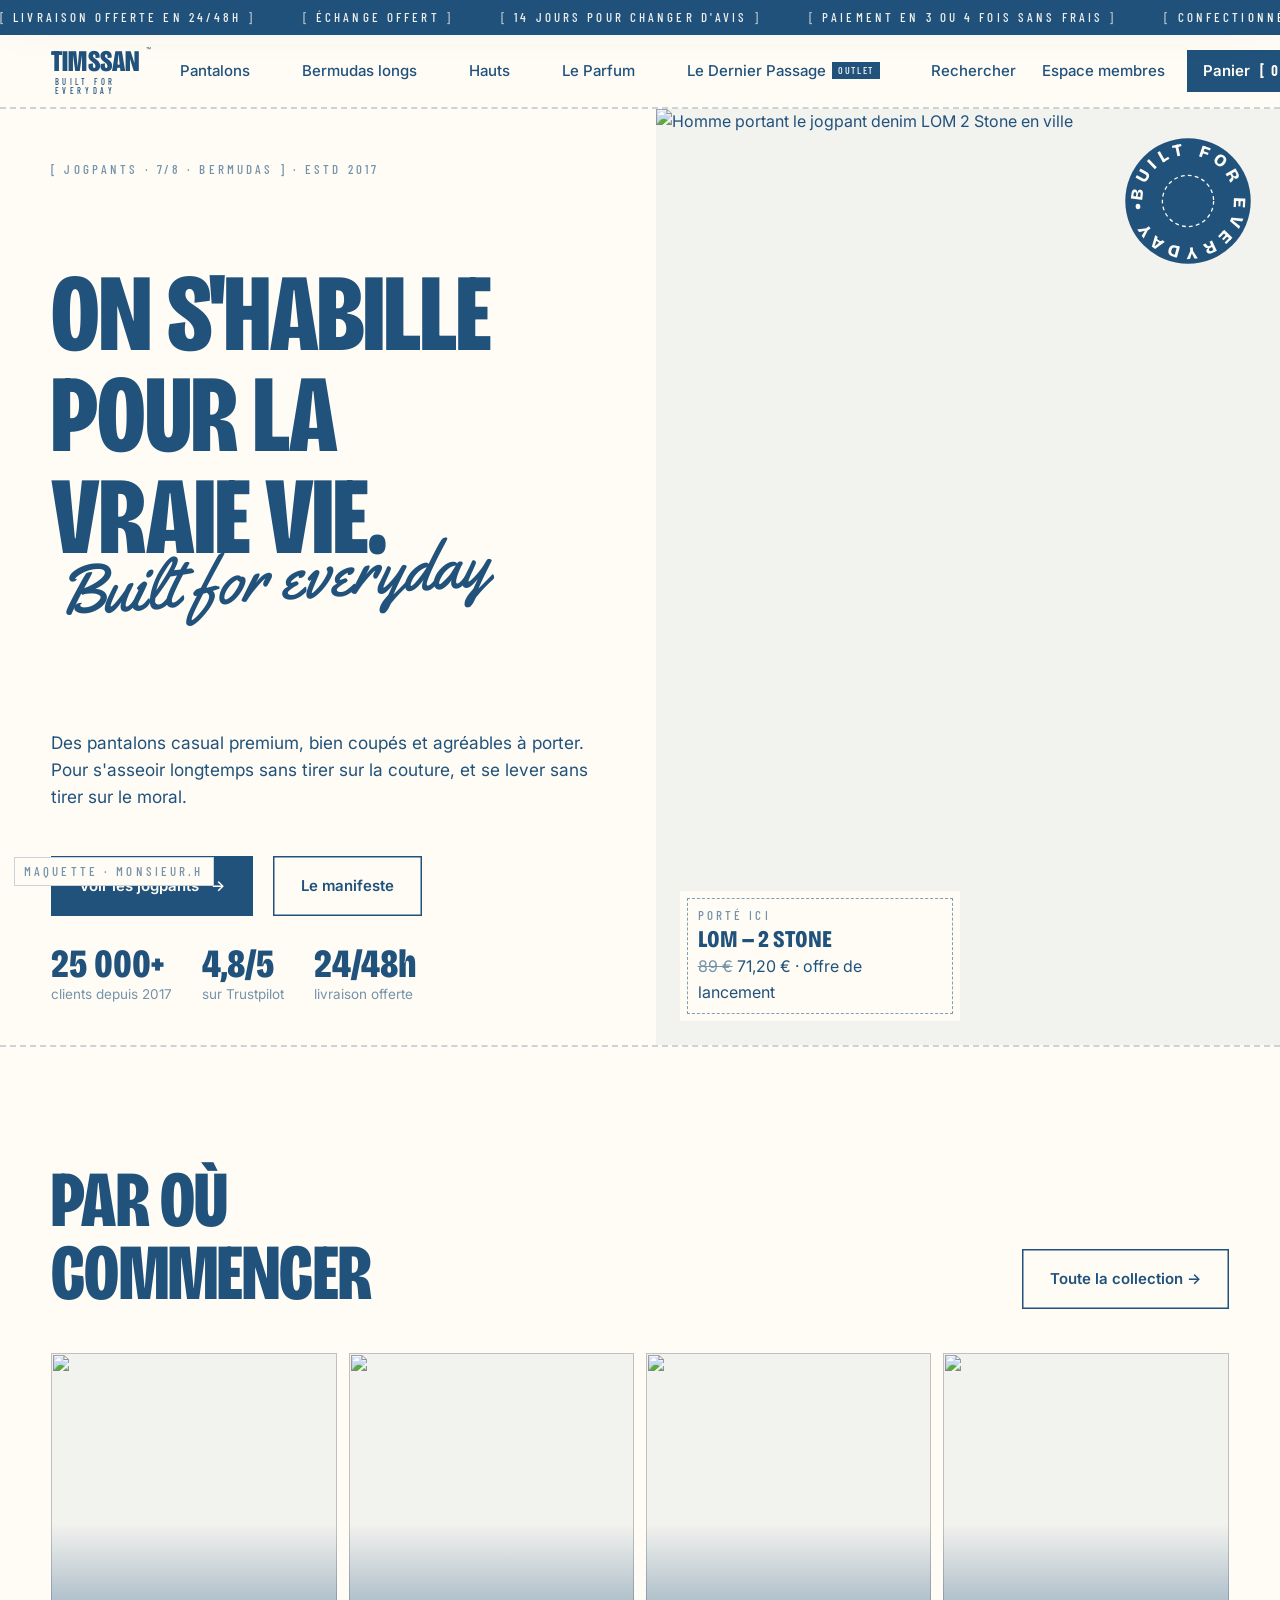
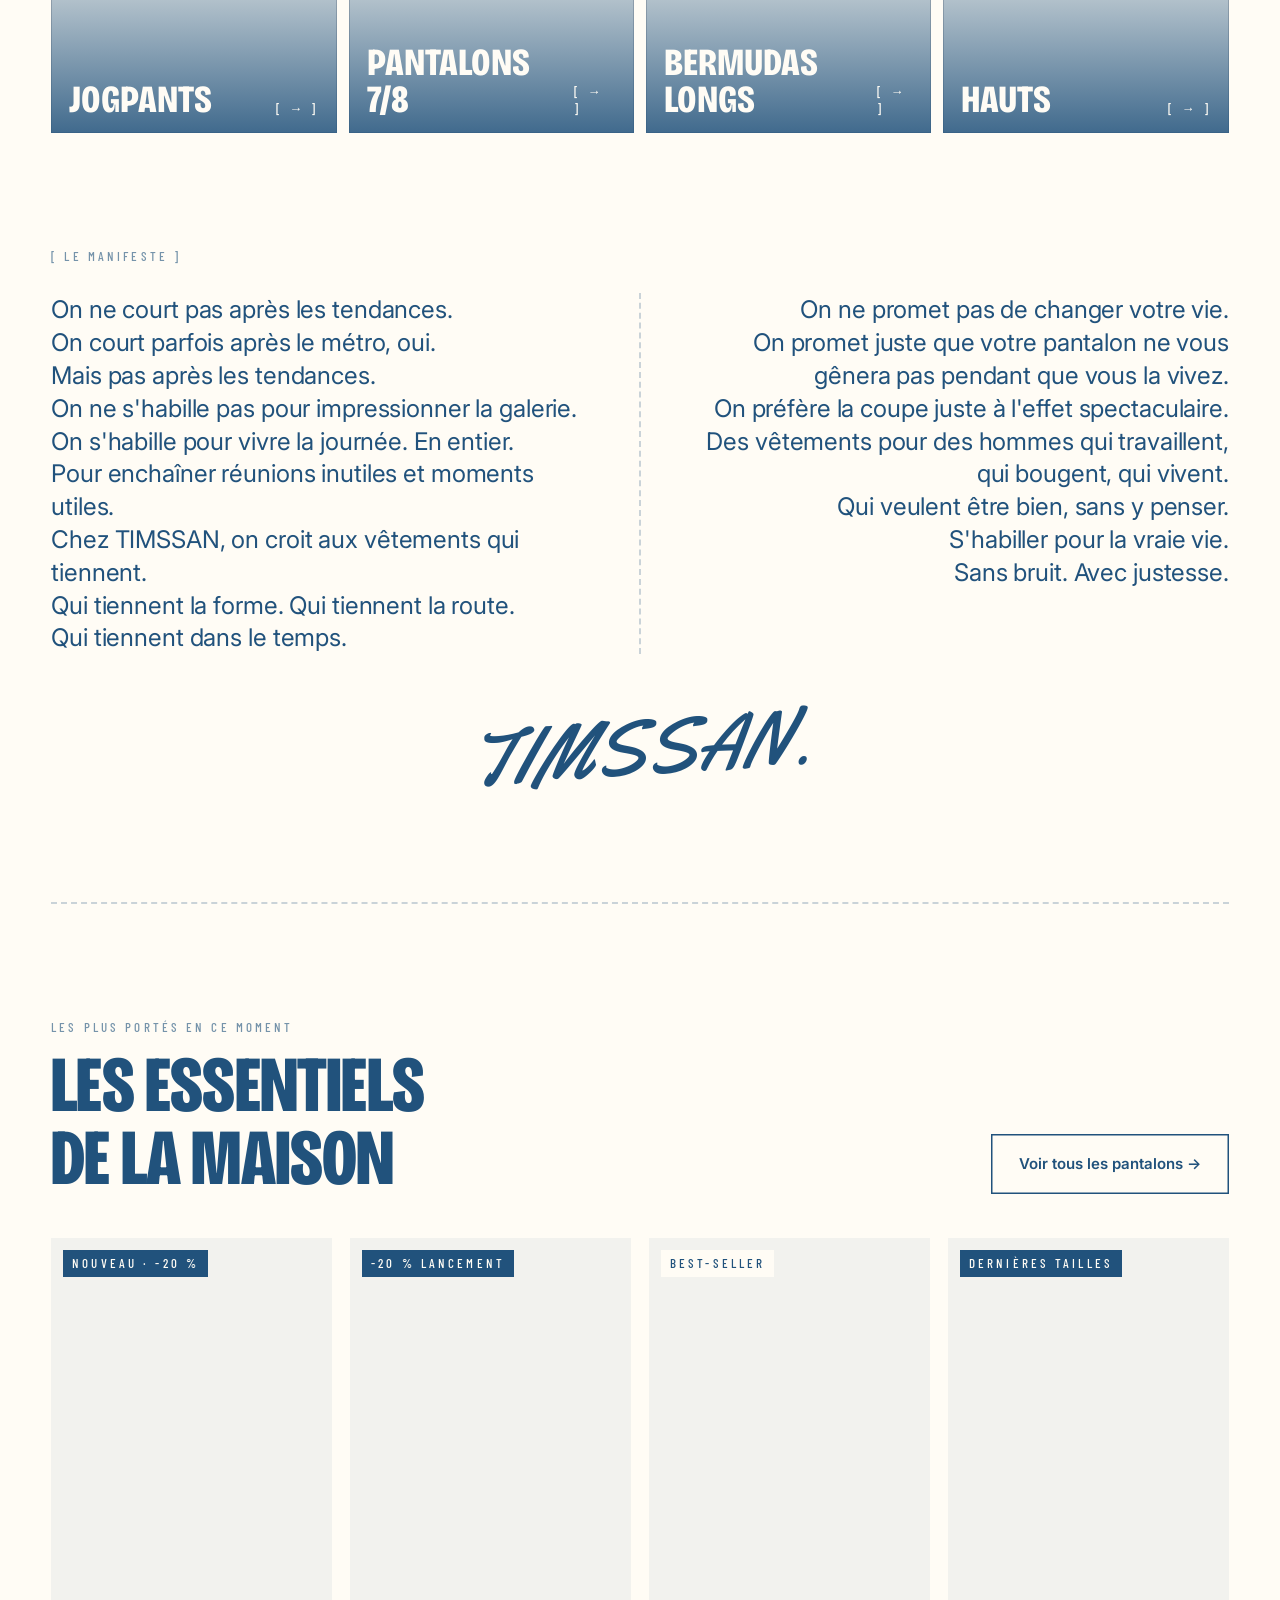
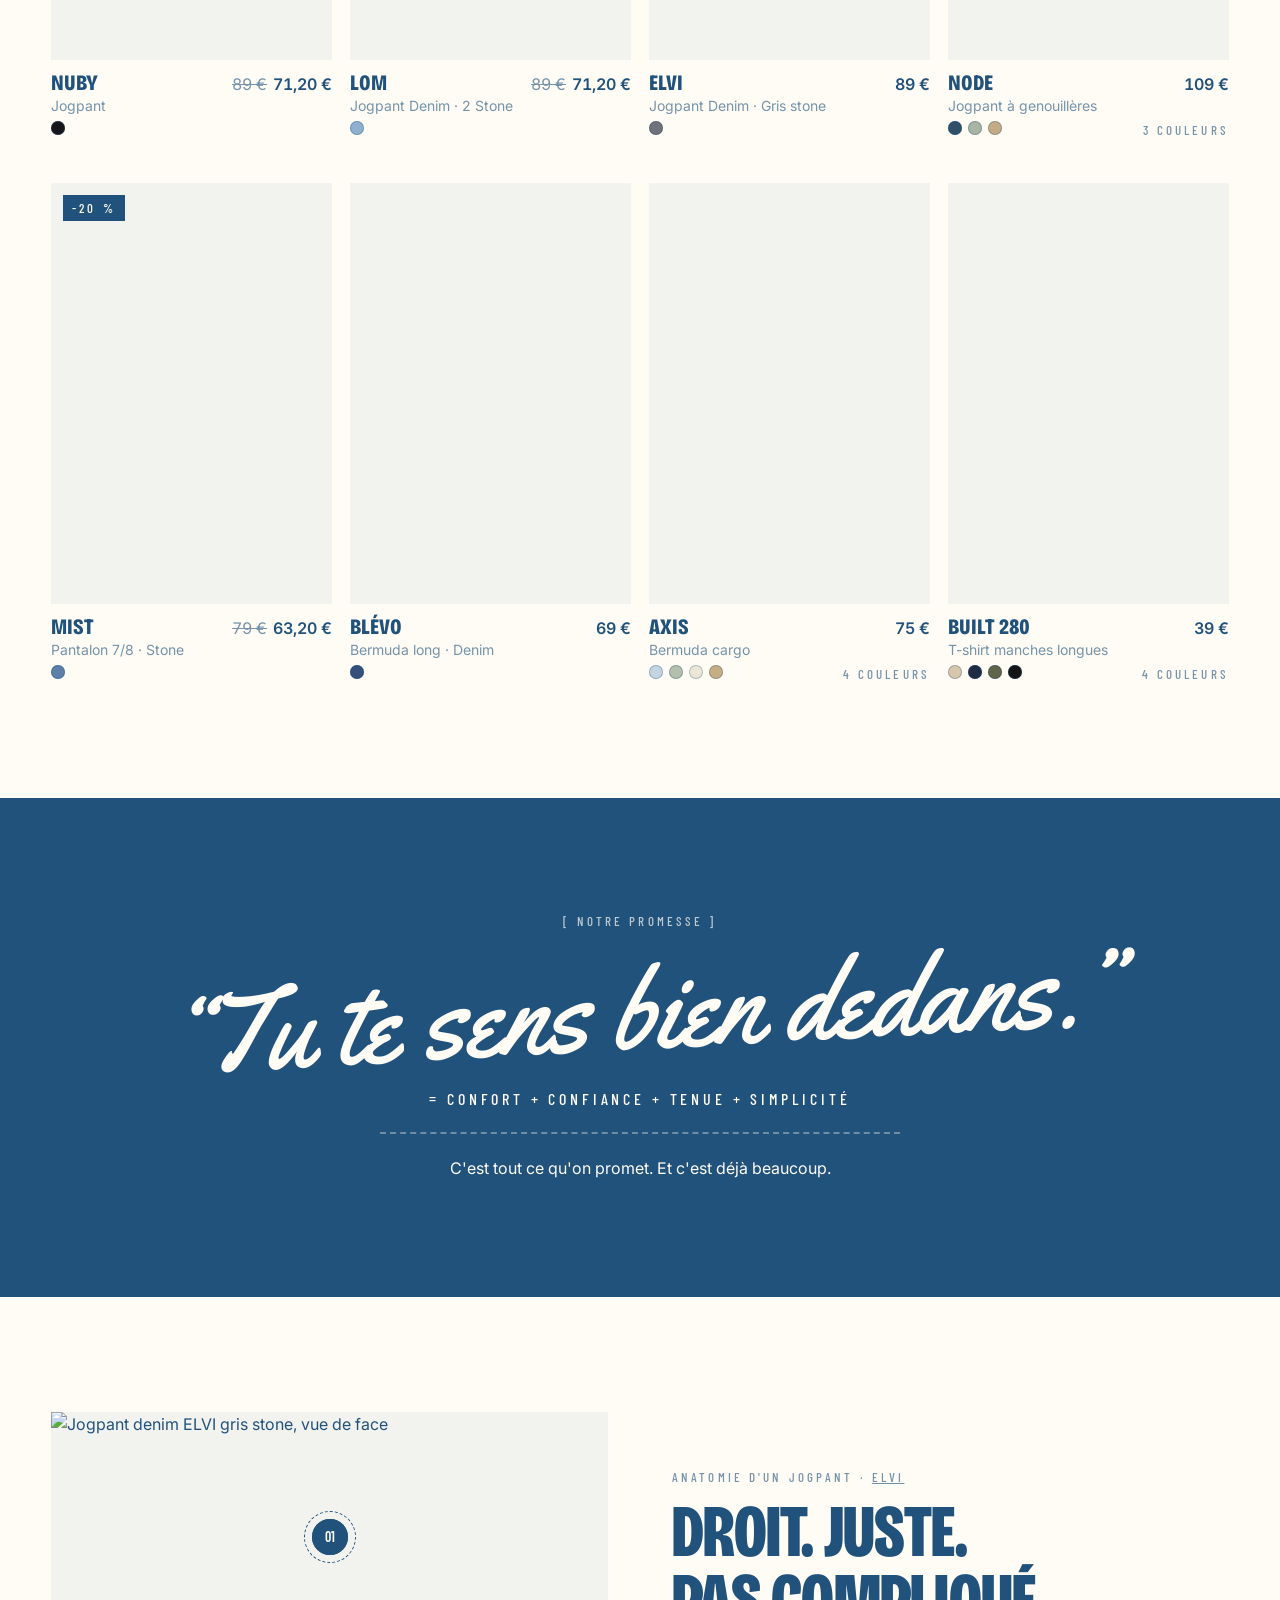
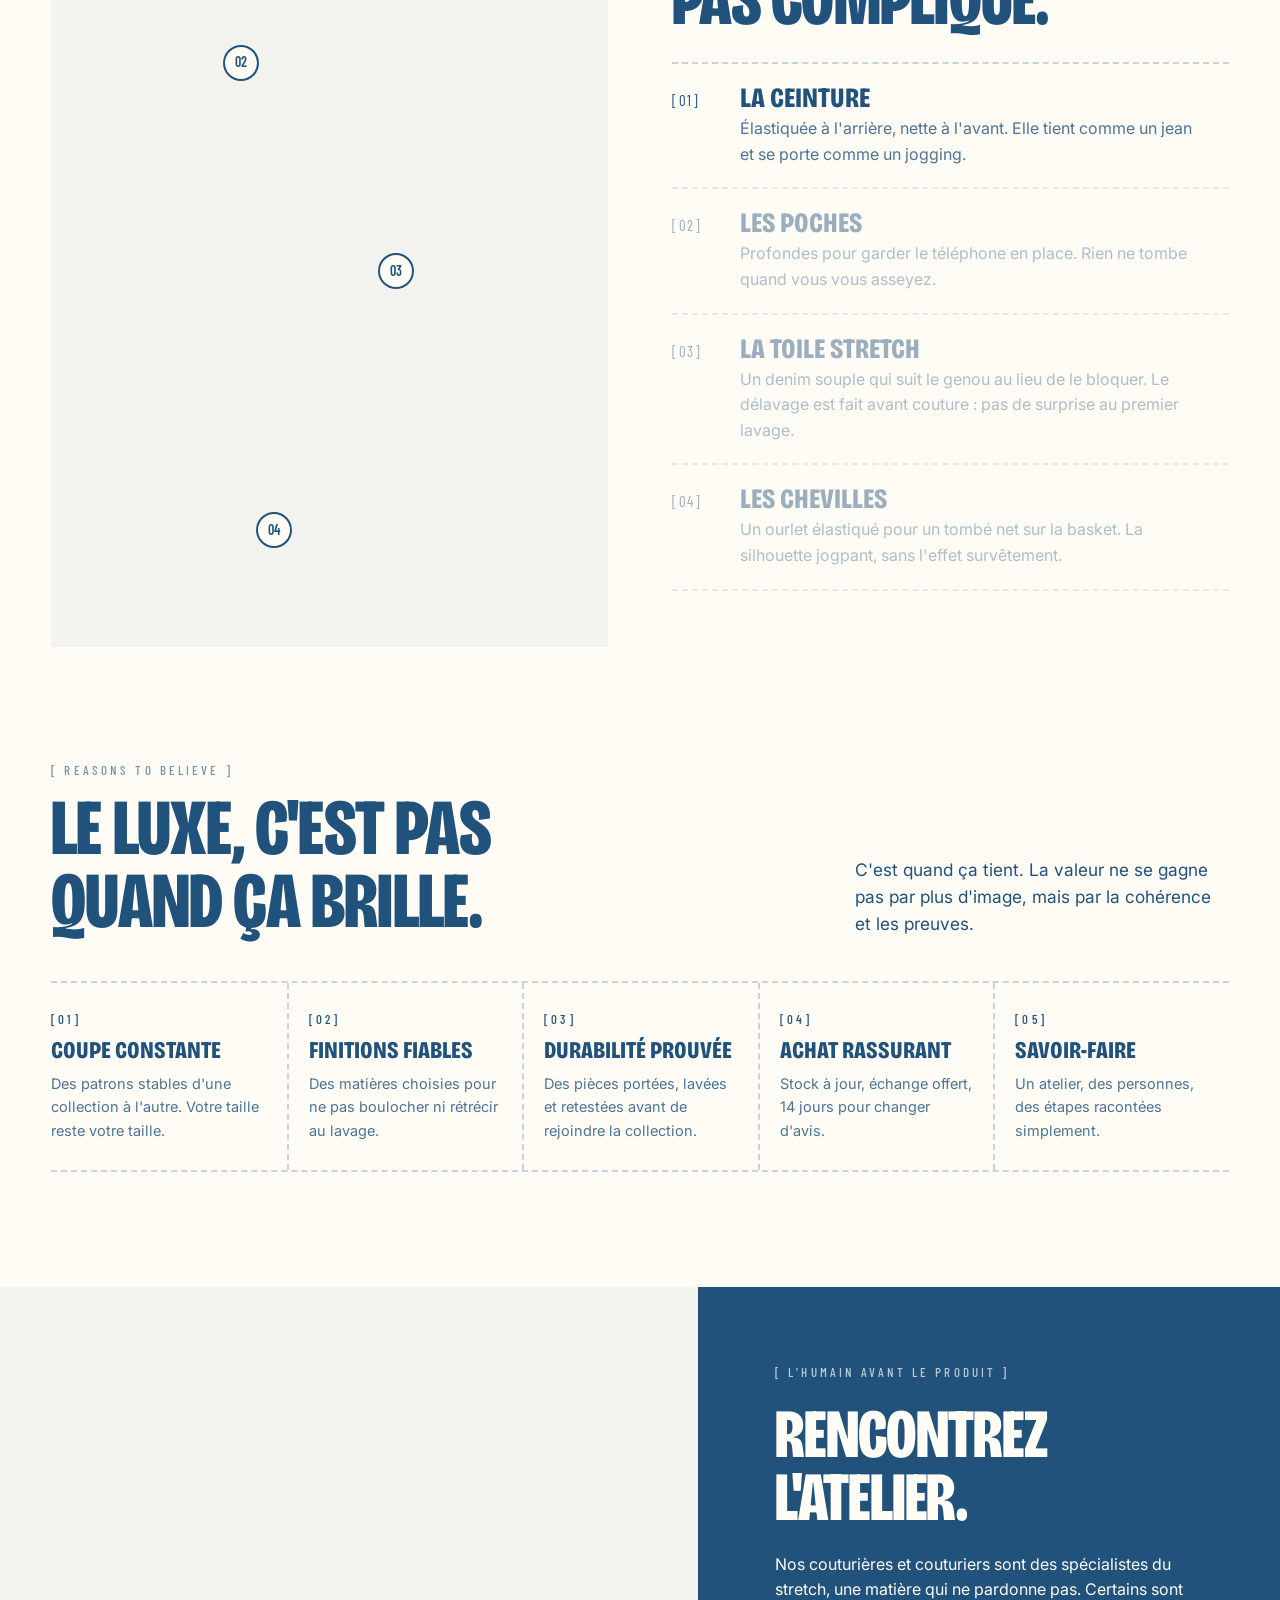
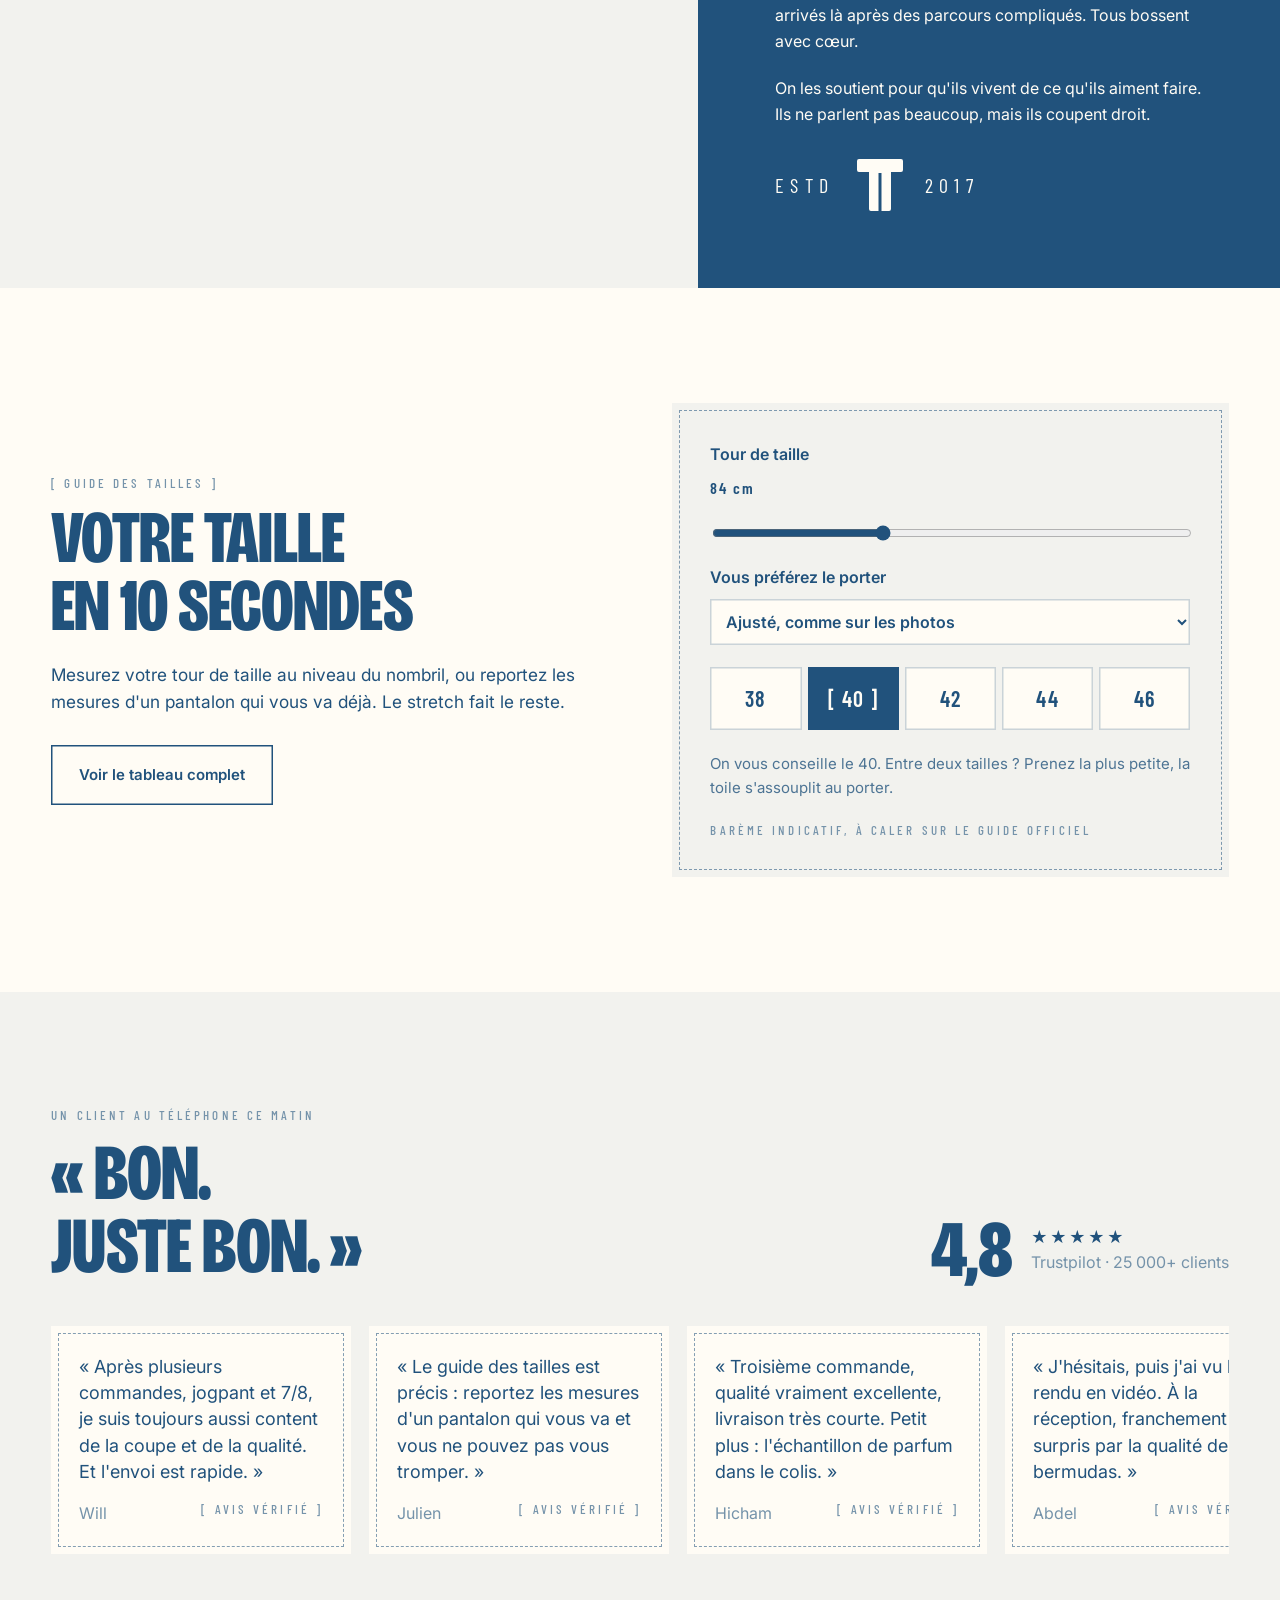
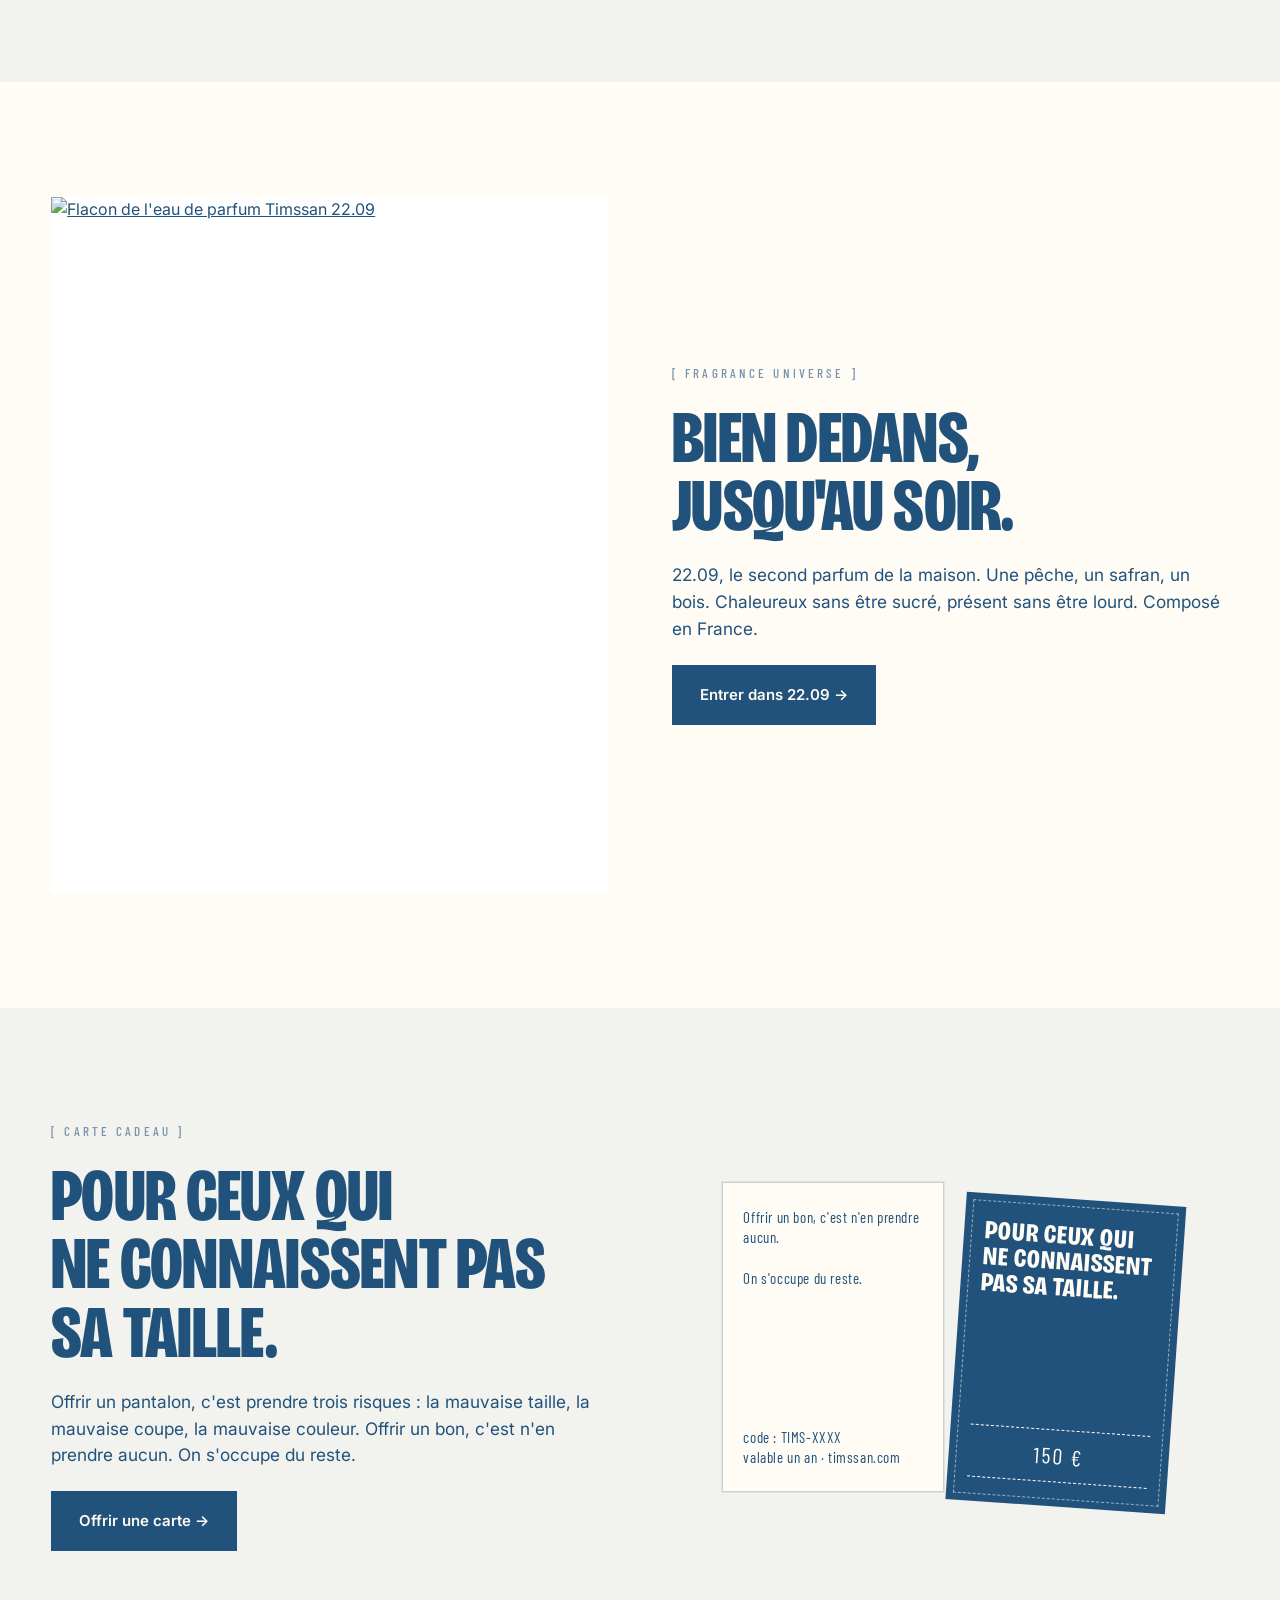
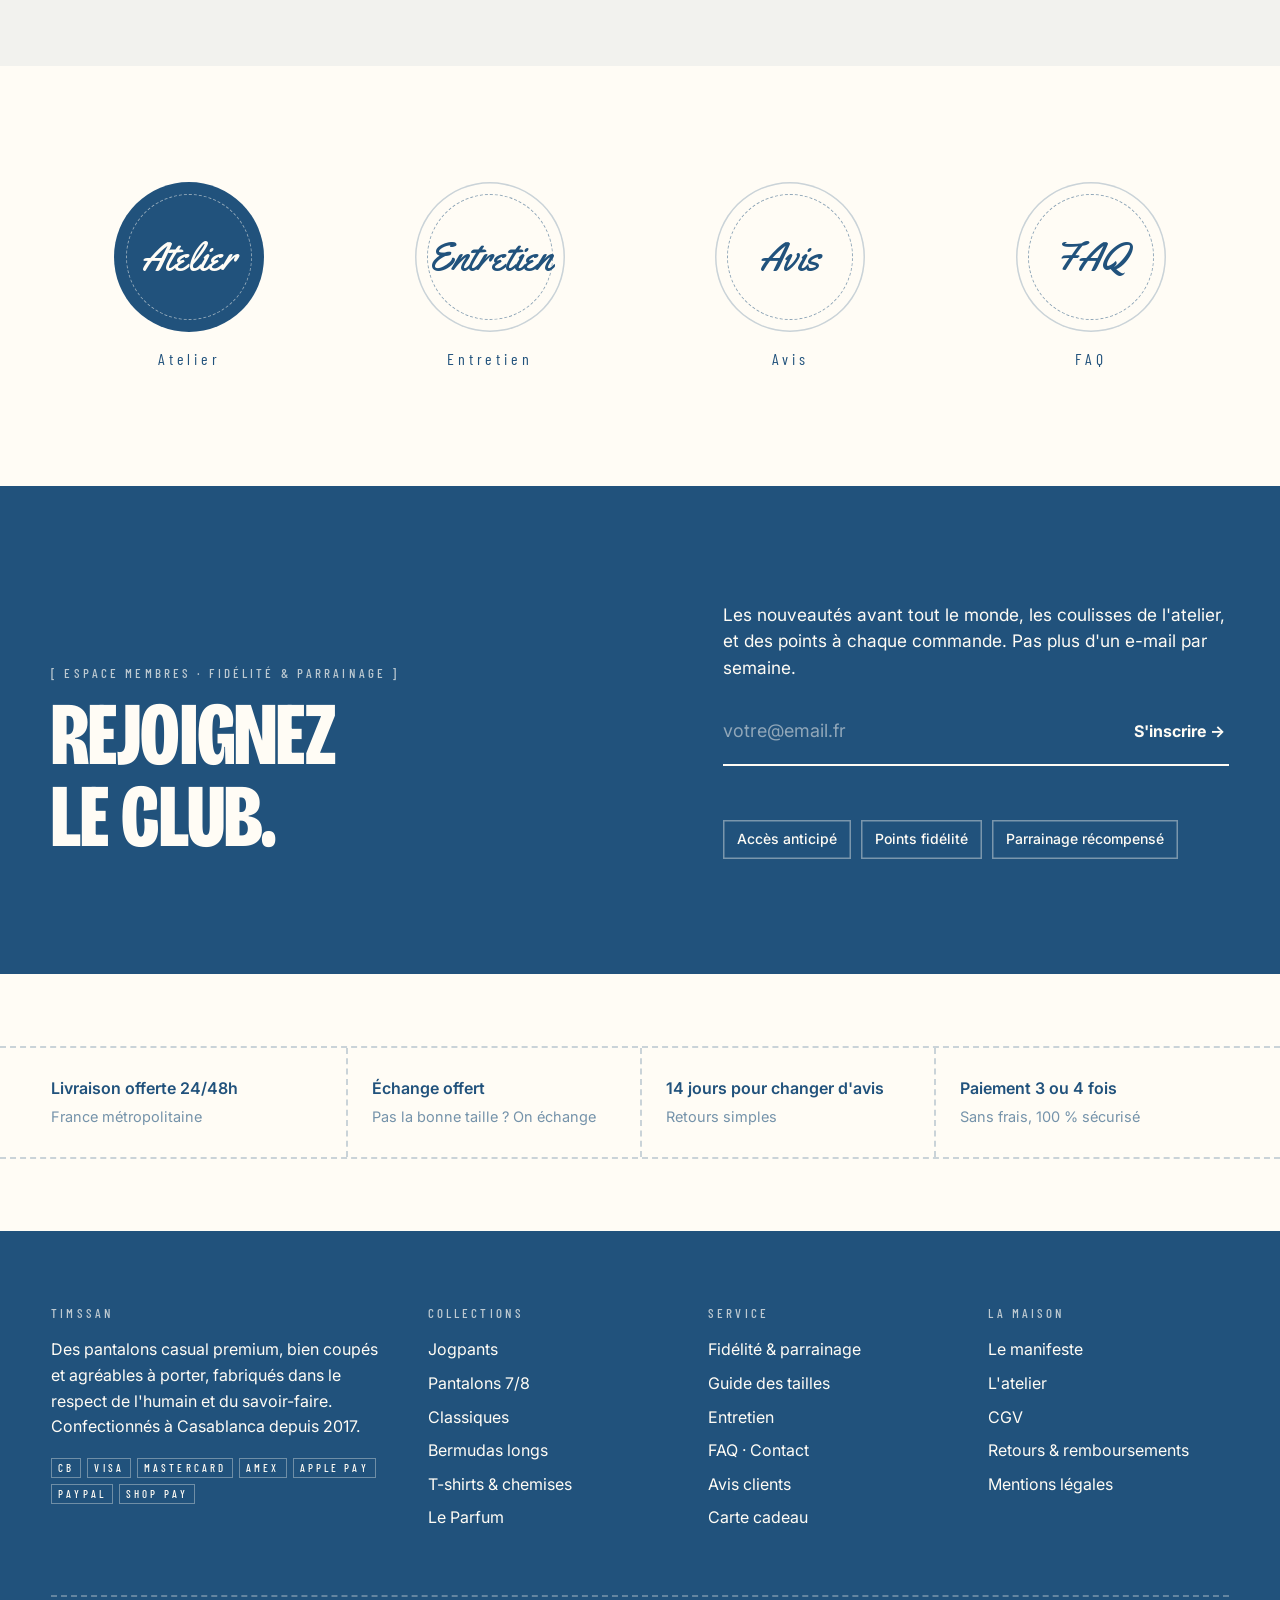
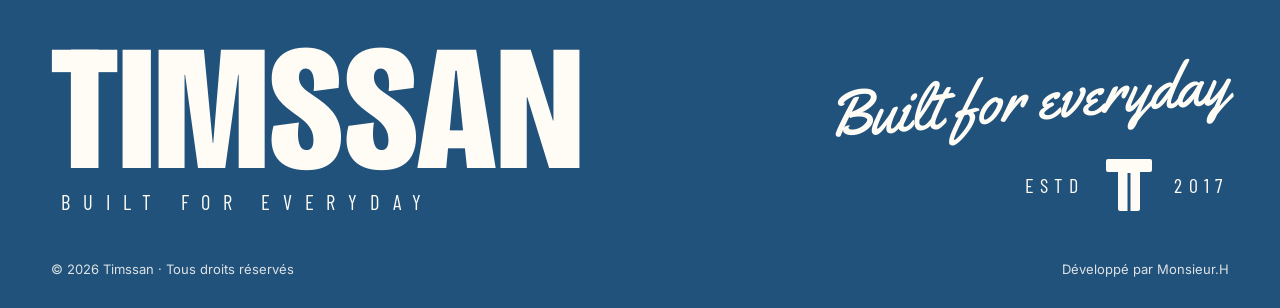
==== commit 2d81a1c9: "V2 : finitions header, badge, pyramide parfum, fiche technique" ====
--- a/v2/index.html
+++ b/v2/index.html
@@ -10,7 +10,7 @@
 <meta property="og:image" content="https://www.timssan.com/cdn/shop/files/timssan_jogpant_jeans.png?v=1757004039">
 <link rel="preconnect" href="https://fonts.googleapis.com"><link rel="preconnect" href="https://fonts.gstatic.com" crossorigin><link rel="preconnect" href="https://cdn.shopify.com">
 <link rel="stylesheet" href="https://fonts.googleapis.com/css2?family=Bricolage+Grotesque:opsz,wdth,wght@12..96,75..100,400..800&family=Yellowtail&family=Barlow+Condensed:wght@300;400;500;600&family=Inter:wght@400;500;600;700&display=swap">
-<link rel="stylesheet" href="style.css?v=1">
+<link rel="stylesheet" href="style.css?v=3">
 <script type="application/ld+json">{"@context":"https://schema.org","@type":"Organization","name":"Timssan","slogan":"Built for everyday","url":"https://www.timssan.com","foundingDate":"2017","description":"Pantalons casual premium pour homme, confectionnés à Casablanca."}</script>
 </head>
 <body data-page="home">
@@ -38,7 +38,7 @@
   </div>
   <div class="hero-img">
     <img src="https://cdn.shopify.com/s/files/1/0454/2693/3911/files/2_stone_dehors.png?v=1791908475&width=1400" alt="Homme portant le jogpant denim LOM 2 Stone en ville" width="1500" height="2250" fetchpriority="high">
-    <div class="seal" aria-hidden="true"><svg viewBox="0 0 200 200"><defs><path id="c" d="M100,100 m-72,0 a72,72 0 1,1 144,0 a72,72 0 1,1 -144,0"/></defs><circle cx="100" cy="100" r="98" fill="#21527C"/><circle cx="100" cy="100" r="40" fill="none" stroke="#FFFCF5" stroke-width="2" stroke-dasharray="6 5"/><text font-family="Bricolage Grotesque, Arial Black, sans-serif" font-weight="800" font-size="30" letter-spacing="2" fill="#FFFCF5"><textPath href="#c">BUILT FOR EVERYDAY • BUILT FOR </textPath></text></svg></div>
+    <div class="seal" aria-hidden="true"><svg viewBox="0 0 200 200"><defs><path id="c" d="M100,100 m-72,0 a72,72 0 1,1 144,0 a72,72 0 1,1 -144,0"/></defs><circle cx="100" cy="100" r="98" fill="#21527C"/><circle cx="100" cy="100" r="40" fill="none" stroke="#FFFCF5" stroke-width="2" stroke-dasharray="6 5"/><text font-family="Bricolage Grotesque, Arial Black, sans-serif" font-weight="800" font-size="27" fill="#FFFCF5"><textPath href="#c" textLength="448" lengthAdjust="spacing">BUILT FOR EVERYDAY • </textPath></text></svg></div>
     <a class="tag-float stitched" href="produit.html?p=lom">
       <span class="label muted">Porté ici</span>
       <strong>LOM — 2 Stone</strong>
@@ -235,8 +235,8 @@
 <div style="height:72px"></div>
 </main>
 
-<script src="data.js?v=1"></script>
-<script src="app.js?v=1"></script>
+<script src="data.js?v=3"></script>
+<script src="app.js?v=3"></script>
 <script>
 (() => {
   const { $, $$, card, byId } = window.TIMSSAN;
--- a/v2/style.css
+++ b/v2/style.css
@@ -85,8 +85,8 @@
 .mega-feat img{aspect-ratio:2/3;object-fit:cover;background:var(--tint);width:100%}
 .mega-feat b{font-family:var(--f-title);font-stretch:75%;font-weight:800;font-size:32px;text-transform:uppercase;display:block;line-height:1}
 .tools{display:flex;justify-content:flex-end;gap:6px;align-items:center;font-size:15px}
-.tools a,.icon-btn{text-decoration:none;background:none;border:0;padding:8px 10px;font-weight:500}
-.cart-btn{background:var(--ink);color:var(--bg);border:0;padding:9px 16px;display:flex;gap:10px;align-items:center;font-weight:600;margin-left:6px}
+.tools a,.icon-btn{text-decoration:none;background:none;border:0;padding:8px 10px;font-weight:500;white-space:nowrap}
+.cart-btn{white-space:nowrap;background:var(--ink);color:var(--bg);border:0;padding:9px 16px;display:flex;gap:10px;align-items:center;font-weight:600;margin-left:6px}
 .cart-btn b{font-family:var(--f-label);font-size:14px;letter-spacing:.1em;font-variant-numeric:tabular-nums}
 .cart-btn b::before{content:"[ "}.cart-btn b::after{content:" ]"}
 .cart-btn.bump{animation:bump .5s}
@@ -393,6 +393,12 @@
 .acc details[open] summary::after{content:"–"}
 .acc .in{padding:0 0 20px;color:var(--ink-80);display:grid;gap:10px}
 .acc .in p{margin:0}
+
+.specs-t{border-top:2px solid var(--ink)}
+.specs-t h2{font-family:var(--f-label);font-weight:500;font-size:13px;letter-spacing:.24em;text-transform:uppercase;margin:16px 0 6px}
+.specs-t dl{display:grid;grid-template-columns:minmax(120px,auto) 1fr;margin:0}
+.specs-t dt,.specs-t dd{padding:12px 0;border-bottom:2px dashed var(--line);margin:0;font-size:15px}
+.specs-t dt{color:var(--ink-60)}
 
 /* Carte d'identité produit (brand book) */
 .idcard{background:var(--bg);box-shadow:0 0 0 1.5px var(--line)}
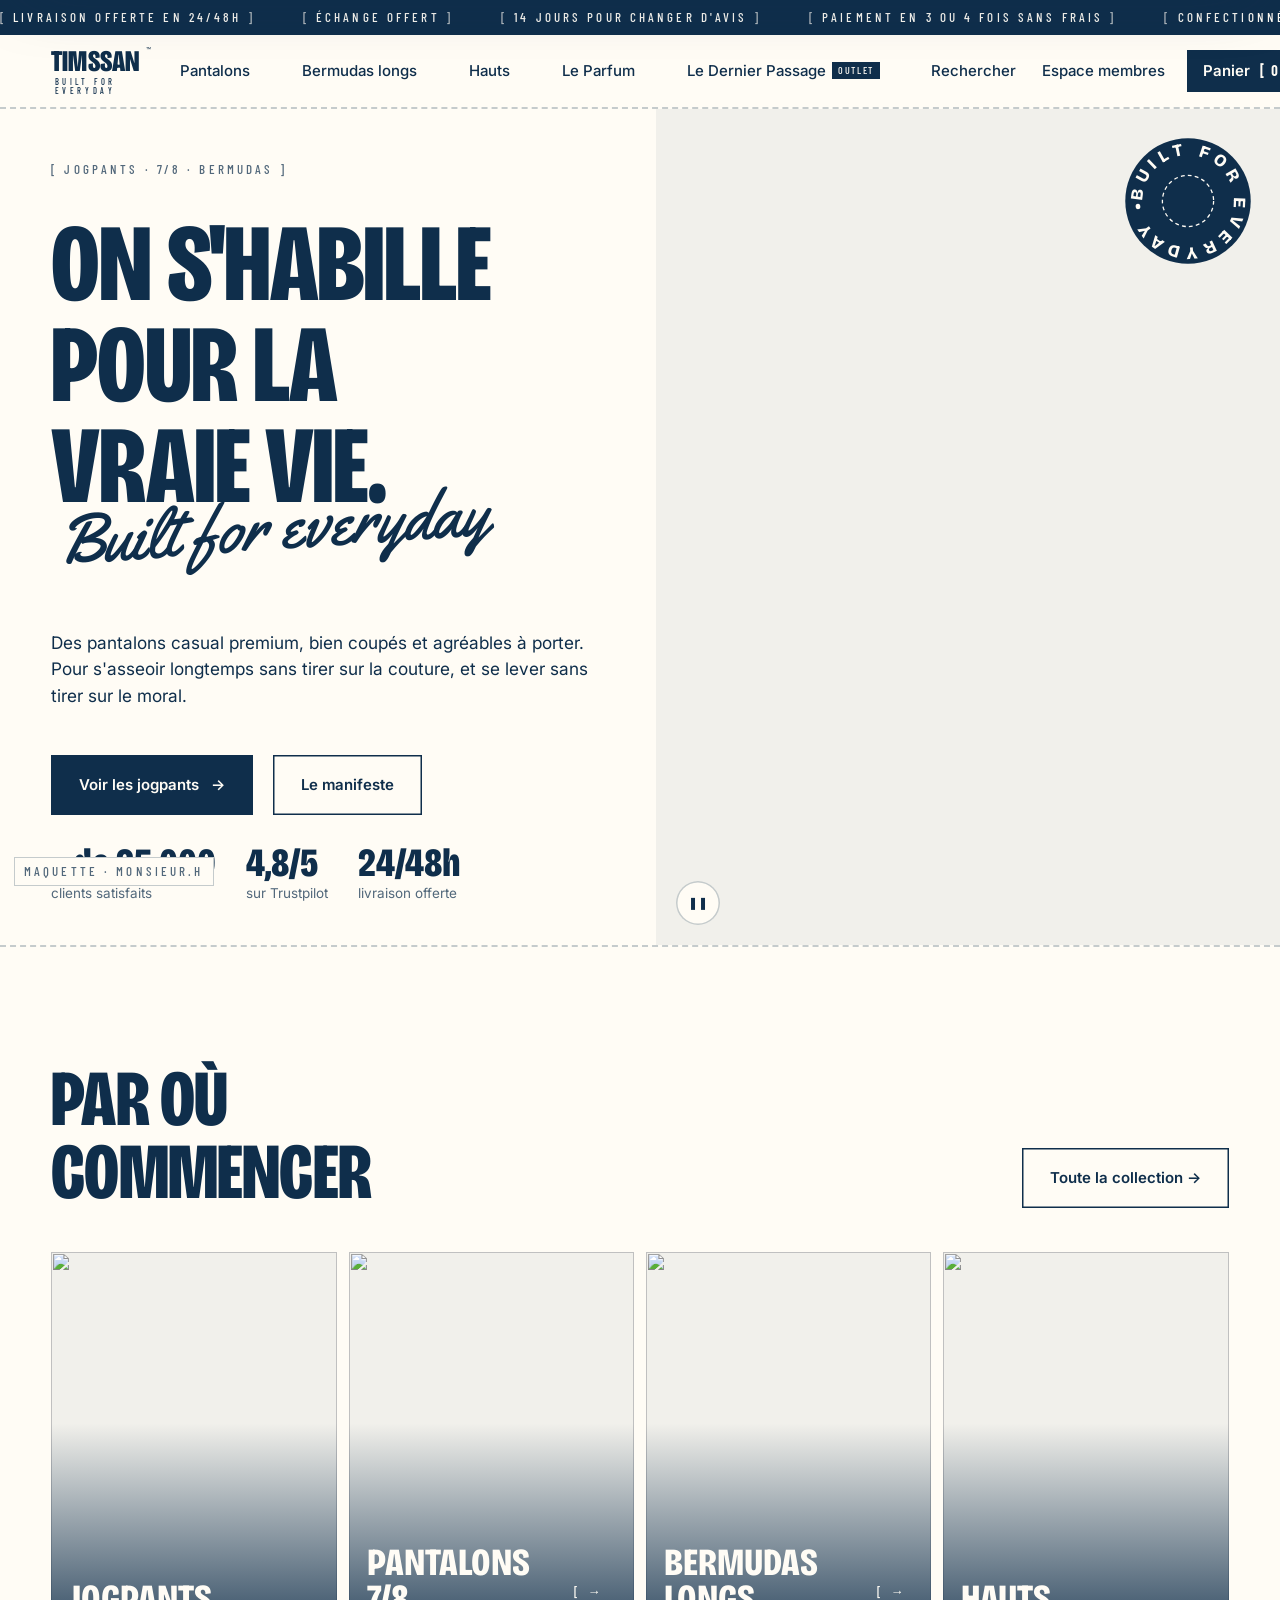
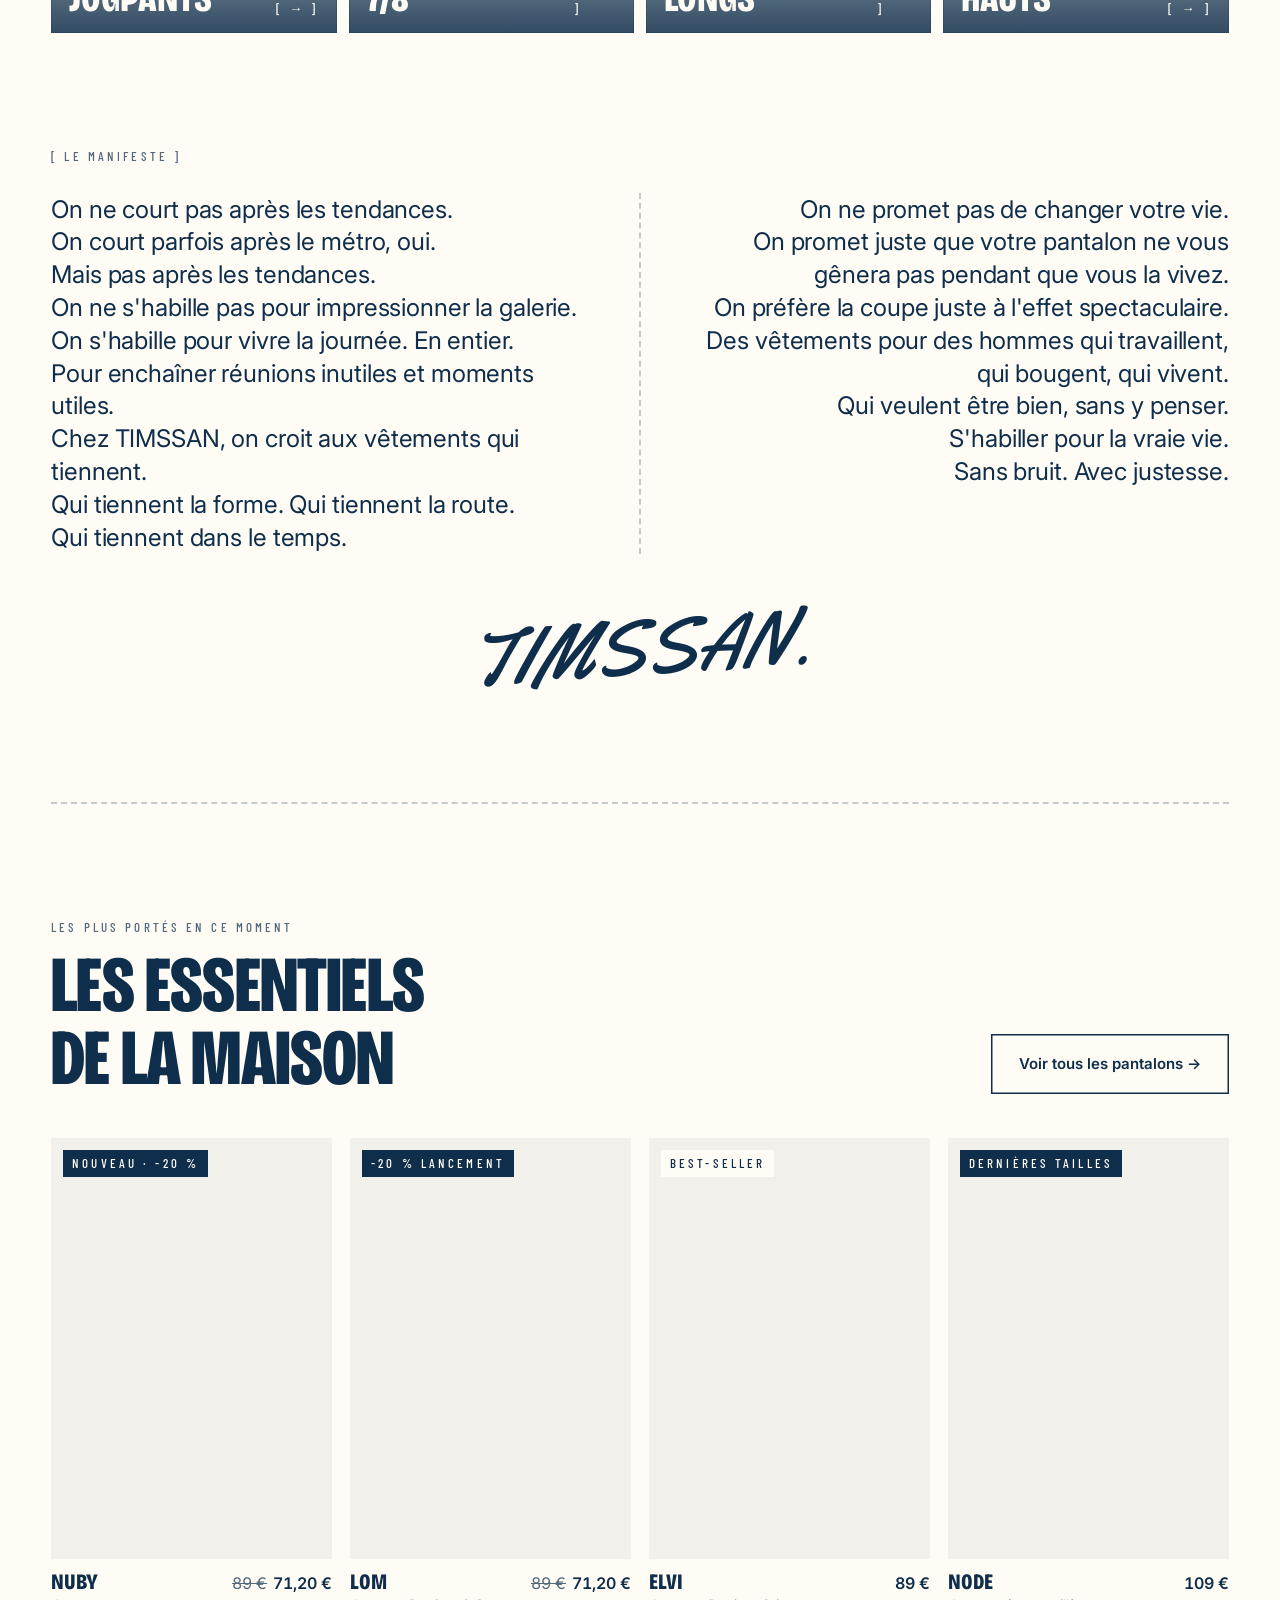
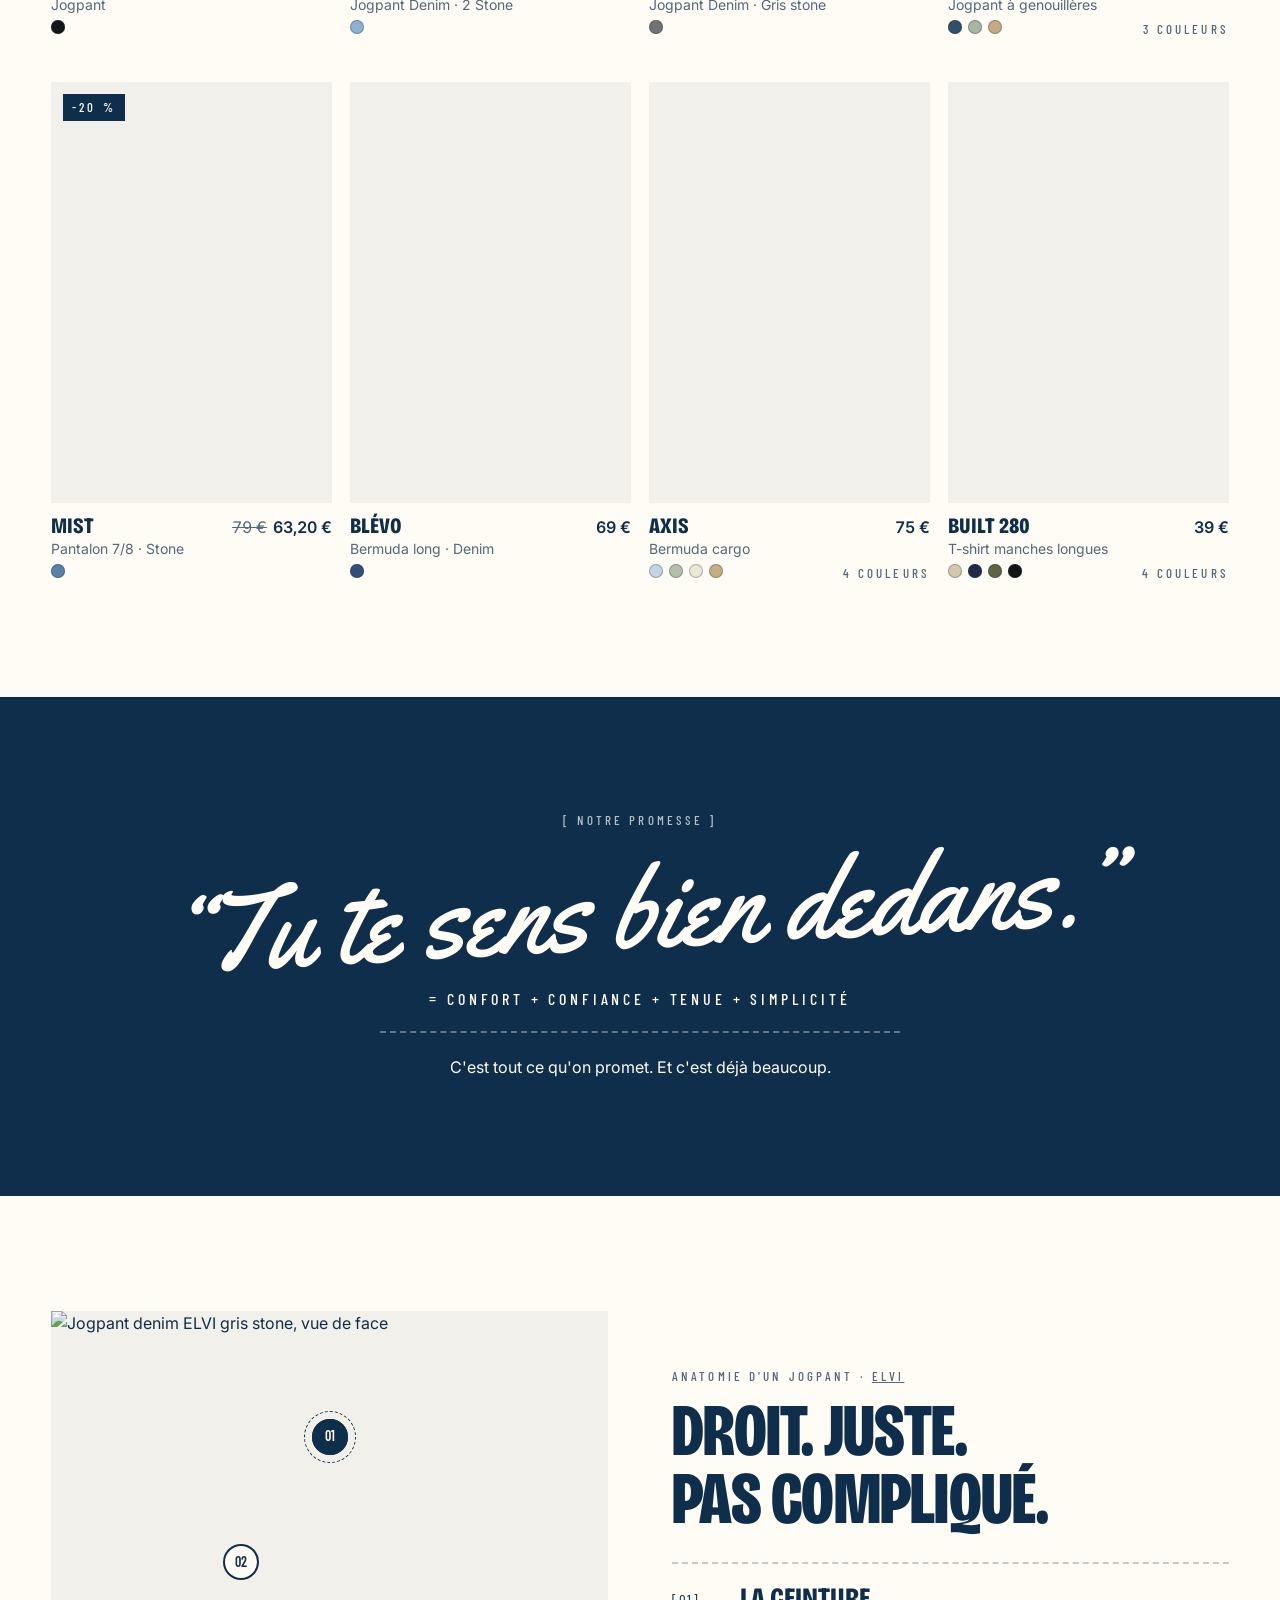
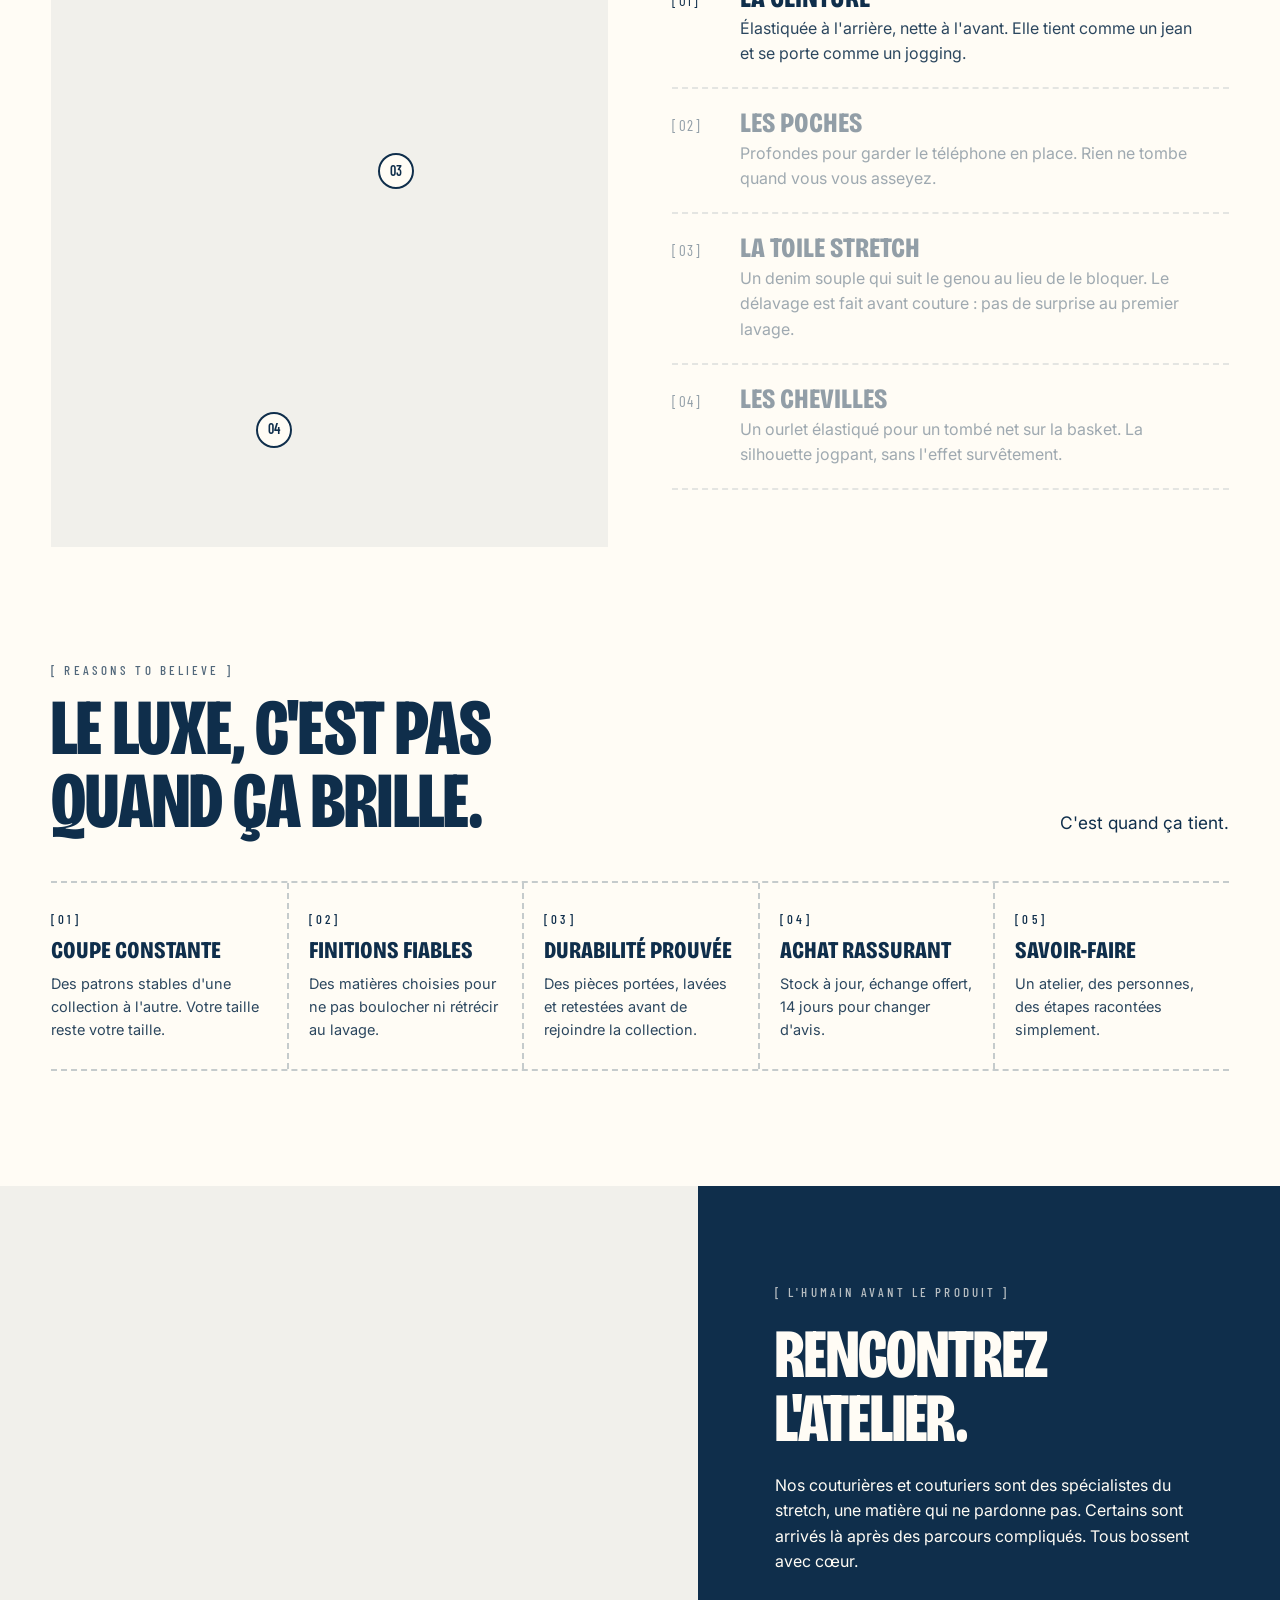
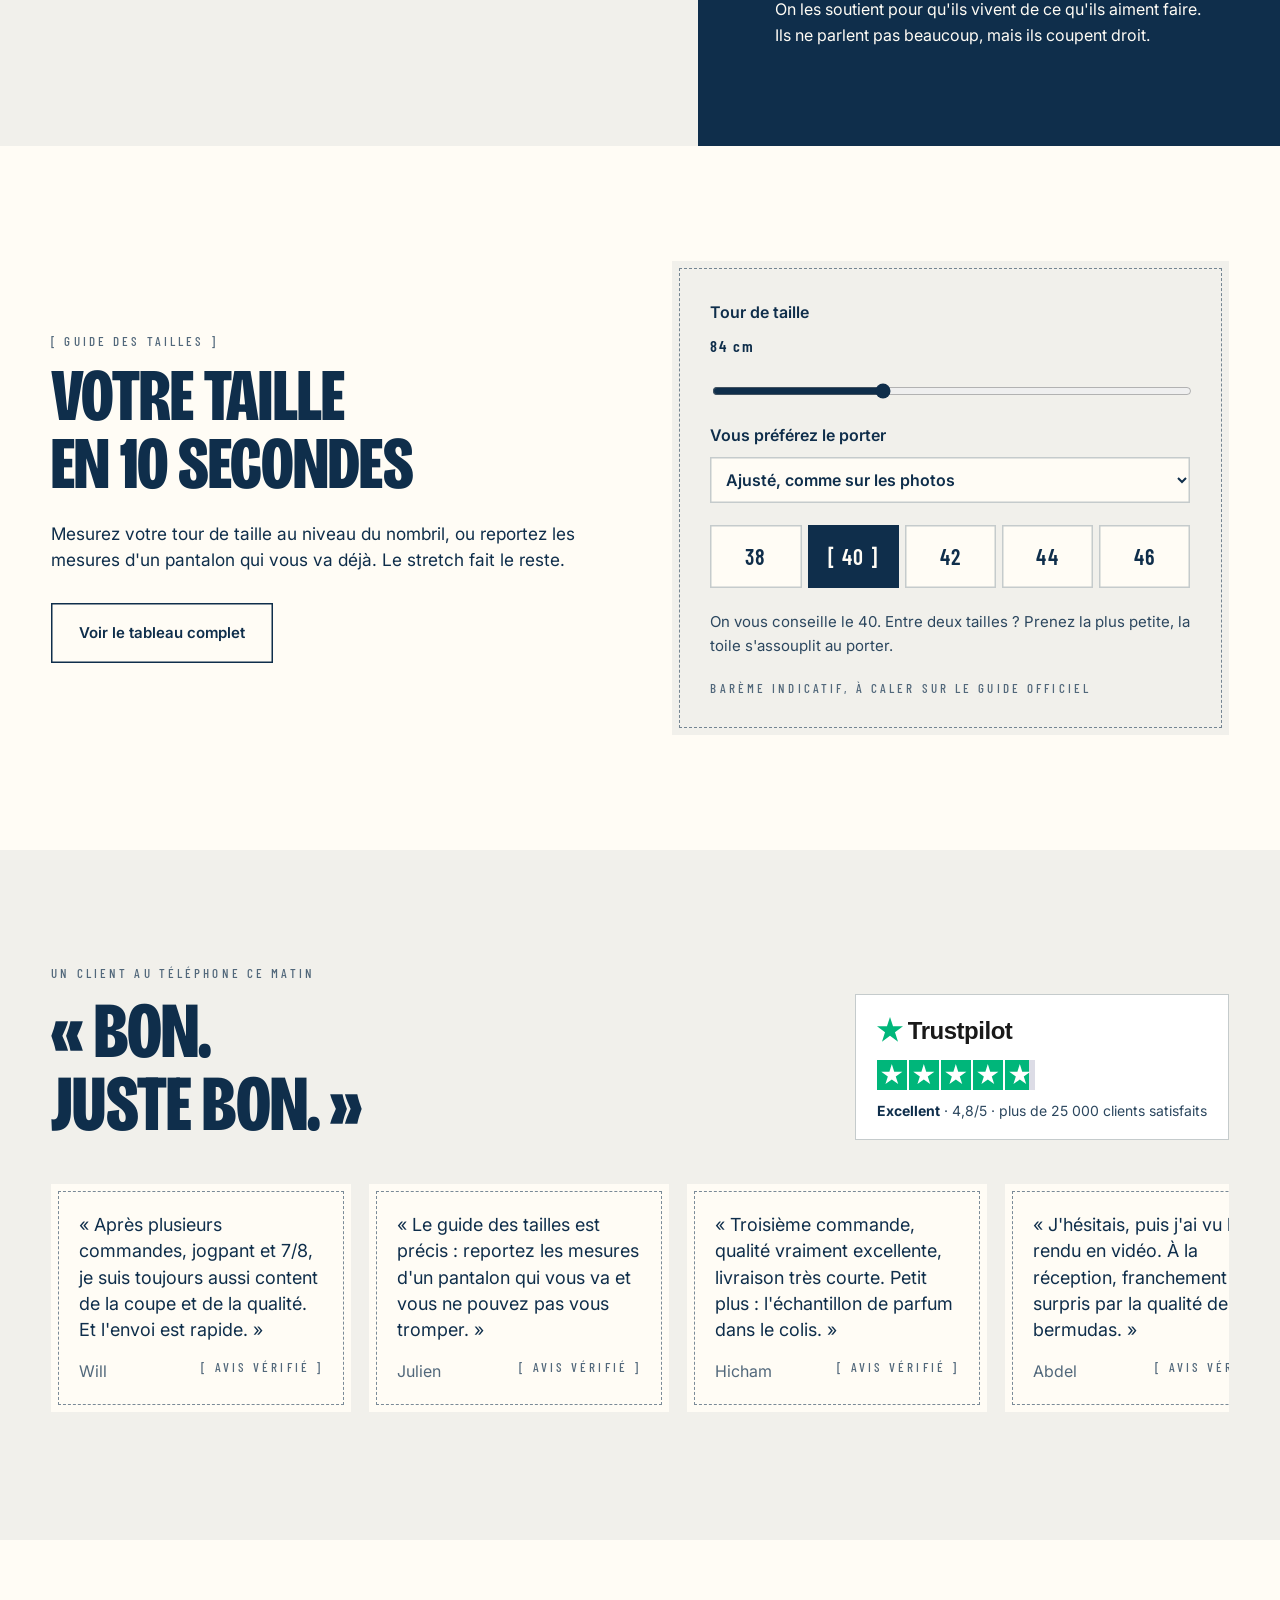
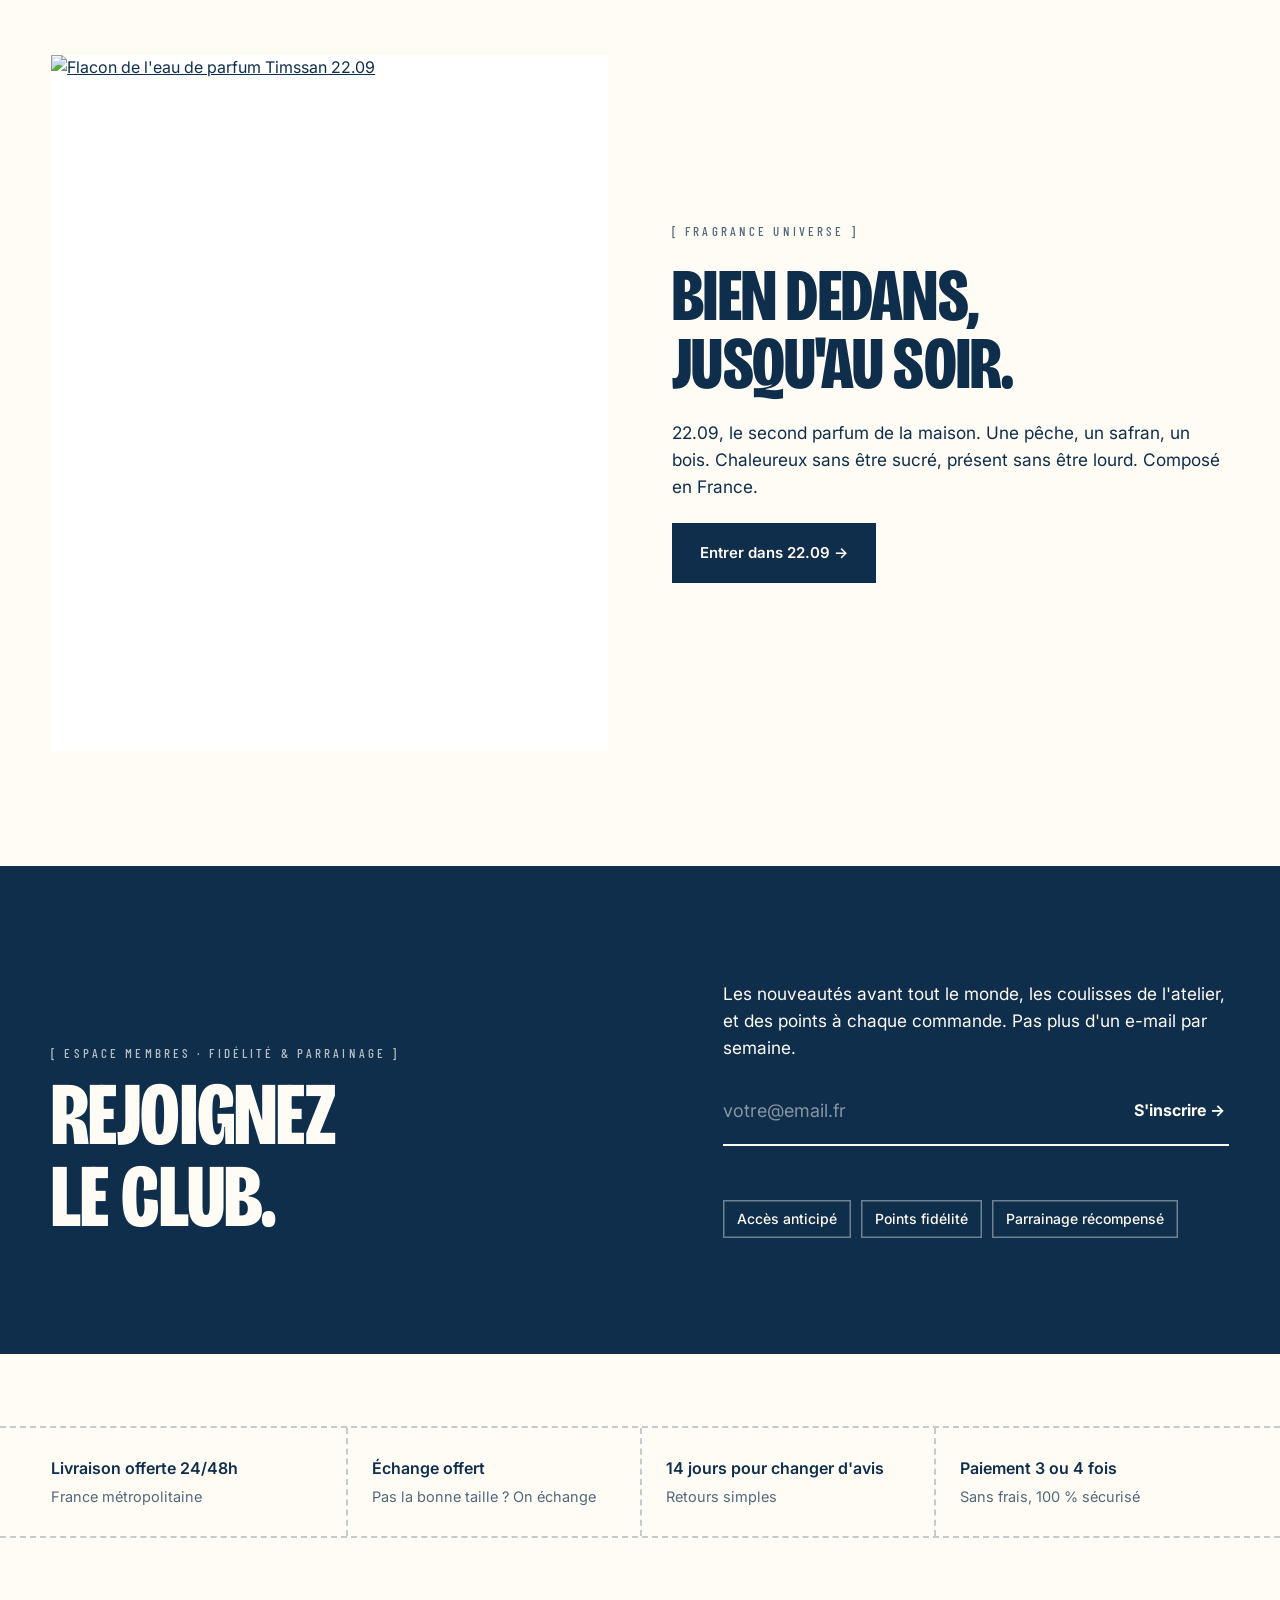
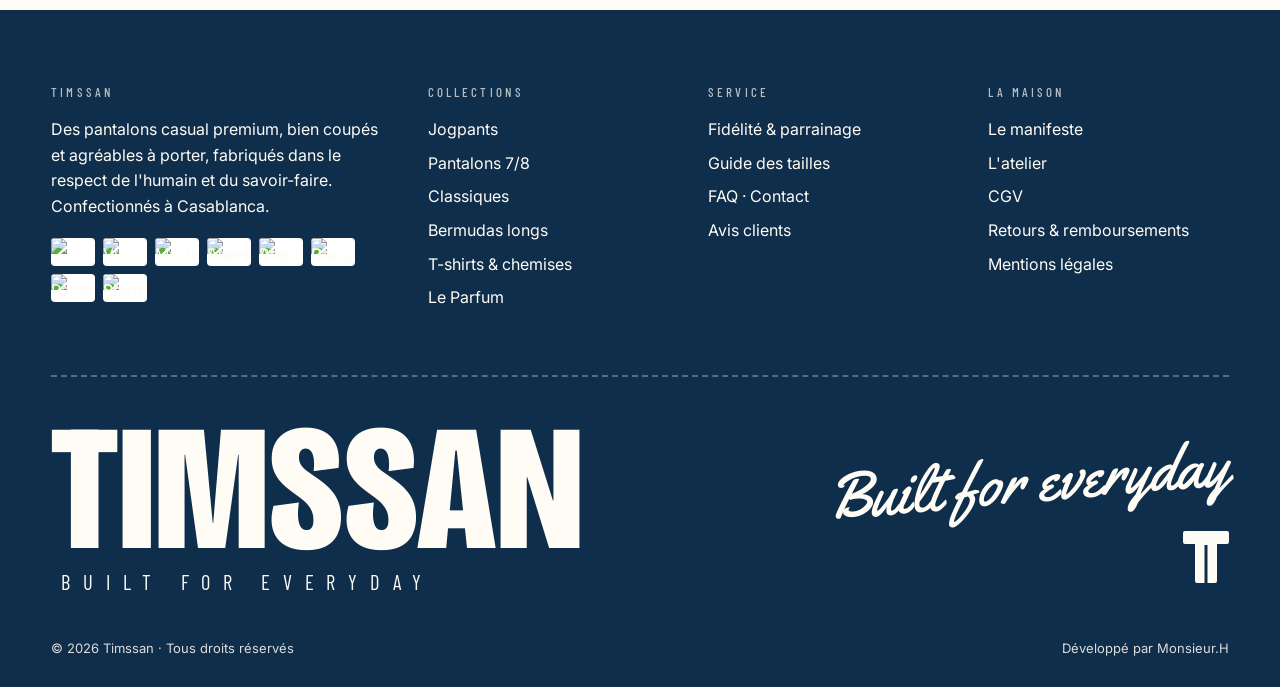
==== commit 9ddd7d92: "V2 : retours client Timssan (pop-up taille, vidéos, avis, Trustpilot, parfum 22.09, footer)" ====
--- a/v2/index.html
+++ b/v2/index.html
@@ -4,21 +4,21 @@
 <meta charset="utf-8">
 <meta name="viewport" content="width=device-width, initial-scale=1, viewport-fit=cover">
 <title>Timssan — Pantalons casual premium pour homme · Built for everyday</title>
-<meta name="description" content="Timssan, pantalons casual premium pour homme : jogpants denim, 7/8 et bermudas bien coupés, confortables et durables, confectionnés à Casablanca depuis 2017. Livraison offerte 24/48h.">
+<meta name="description" content="Timssan, pantalons casual premium pour homme : jogpants denim, 7/8 et bermudas bien coupés, confortables et durables, confectionnés à Casablanca Livraison offerte 24/48h.">
 <meta name="robots" content="noindex">
 <meta property="og:title" content="Timssan — Built for everyday">
 <meta property="og:image" content="https://www.timssan.com/cdn/shop/files/timssan_jogpant_jeans.png?v=1757004039">
 <link rel="preconnect" href="https://fonts.googleapis.com"><link rel="preconnect" href="https://fonts.gstatic.com" crossorigin><link rel="preconnect" href="https://cdn.shopify.com">
 <link rel="stylesheet" href="https://fonts.googleapis.com/css2?family=Bricolage+Grotesque:opsz,wdth,wght@12..96,75..100,400..800&family=Yellowtail&family=Barlow+Condensed:wght@300;400;500;600&family=Inter:wght@400;500;600;700&display=swap">
-<link rel="stylesheet" href="style.css?v=3">
-<script type="application/ld+json">{"@context":"https://schema.org","@type":"Organization","name":"Timssan","slogan":"Built for everyday","url":"https://www.timssan.com","foundingDate":"2017","description":"Pantalons casual premium pour homme, confectionnés à Casablanca."}</script>
+<link rel="stylesheet" href="style.css?v=4">
+<script type="application/ld+json">{"@context":"https://schema.org","@type":"Organization","name":"Timssan","slogan":"Built for everyday","url":"https://www.timssan.com","description":"Pantalons casual premium pour homme, confectionnés à Casablanca."}</script>
 </head>
 <body data-page="home">
 <main id="top">
 
 <section class="hero">
   <div class="hero-copy">
-    <div class="label muted">[ Jogpants · 7/8 · Bermudas ] · Estd 2017</div>
+    <div class="label muted">[ Jogpants · 7/8 · Bermudas ]</div>
     <div>
       <h1 class="disp">On s'habille<br>pour la<br>vraie vie.</h1>
       <span class="script" aria-hidden="true">Built for everyday</span>
@@ -30,20 +30,16 @@
         <a class="btn ghost" href="#manifeste">Le manifeste</a>
       </div>
       <div class="proof">
-        <div><b>25 000+</b><span>clients depuis 2017</span></div>
+        <div><b>+ de 25 000</b><span>clients satisfaits</span></div>
         <div><b>4,8/5</b><span>sur Trustpilot</span></div>
         <div><b>24/48h</b><span>livraison offerte</span></div>
       </div>
     </div>
   </div>
   <div class="hero-img">
-    <img src="https://cdn.shopify.com/s/files/1/0454/2693/3911/files/2_stone_dehors.png?v=1791908475&width=1400" alt="Homme portant le jogpant denim LOM 2 Stone en ville" width="1500" height="2250" fetchpriority="high">
-    <div class="seal" aria-hidden="true"><svg viewBox="0 0 200 200"><defs><path id="c" d="M100,100 m-72,0 a72,72 0 1,1 144,0 a72,72 0 1,1 -144,0"/></defs><circle cx="100" cy="100" r="98" fill="#21527C"/><circle cx="100" cy="100" r="40" fill="none" stroke="#FFFCF5" stroke-width="2" stroke-dasharray="6 5"/><text font-family="Bricolage Grotesque, Arial Black, sans-serif" font-weight="800" font-size="27" fill="#FFFCF5"><textPath href="#c" textLength="448" lengthAdjust="spacing">BUILT FOR EVERYDAY • </textPath></text></svg></div>
-    <a class="tag-float stitched" href="produit.html?p=lom">
-      <span class="label muted">Porté ici</span>
-      <strong>LOM — 2 Stone</strong>
-      <span><s class="muted">89 €</s> 71,20 € · offre de lancement</span>
-    </a>
+    <video id="heroVid" autoplay muted loop playsinline preload="auto" poster="https://www.timssan.com/cdn/shop/files/preview_images/74932a222e064772bb952c28dc204d43.thumbnail.0000000000_1024x.jpg" aria-label="Film Timssan : les pantalons portés au quotidien"><source src="https://www.timssan.com/cdn/shop/videos/c/vp/74932a222e064772bb952c28dc204d43/74932a222e064772bb952c28dc204d43.HD-1080p-7.2Mbps-65364037.mp4" type="video/mp4"></video>
+    <button class="vid-toggle" id="heroVidBtn" aria-label="Mettre la vidéo en pause">❚❚</button>
+    <div class="seal" aria-hidden="true"><svg viewBox="0 0 200 200"><defs><path id="c" d="M100,100 m-72,0 a72,72 0 1,1 144,0 a72,72 0 1,1 -144,0"/></defs><circle cx="100" cy="100" r="98" fill="#0F2E4B"/><circle cx="100" cy="100" r="40" fill="none" stroke="#FFFCF5" stroke-width="2" stroke-dasharray="6 5"/><text font-family="Bricolage Grotesque, Arial Black, sans-serif" font-weight="800" font-size="27" fill="#FFFCF5"><textPath href="#c" textLength="448" lengthAdjust="spacing">BUILT FOR EVERYDAY • </textPath></text></svg></div>
   </div>
 </section>
 
@@ -117,7 +113,7 @@
 
 <section style="padding-top:0">
   <div class="wrap">
-    <div class="sec-head"><div><div class="label muted" style="margin-bottom:12px">[ Reasons to believe ]</div><h2 class="disp">Le luxe, c'est pas<br>quand ça brille.</h2></div><p class="lead" style="margin:0;max-width:34ch">C'est quand ça tient. La valeur ne se gagne pas par plus d'image, mais par la cohérence et les preuves.</p></div>
+    <div class="sec-head"><div><div class="label muted" style="margin-bottom:12px">[ Reasons to believe ]</div><h2 class="disp">Le luxe, c'est pas<br>quand ça brille.</h2></div><p class="lead" style="margin:0;max-width:34ch">C'est quand ça tient.</p></div>
     <div class="proofs">
       <div><span class="label">[01]</span><b>Coupe constante</b><p>Des patrons stables d'une collection à l'autre. Votre taille reste votre taille.</p></div>
       <div><span class="label">[02]</span><b>Finitions fiables</b><p>Des matières choisies pour ne pas boulocher ni rétrécir au lavage.</p></div>
@@ -135,7 +131,6 @@
     <h2 class="disp">Rencontrez<br>l'atelier.</h2>
     <p>Nos couturières et couturiers sont des spécialistes du stretch, une matière qui ne pardonne pas. Certains sont arrivés là après des parcours compliqués. Tous bossent avec cœur.</p>
     <p>On les soutient pour qu'ils vivent de ce qu'ils aiment faire. Ils ne parlent pas beaucoup, mais ils coupent droit.</p>
-    <div class="estd" aria-label="Établi en 2017"><span>ESTD</span><svg viewBox="0 0 46 52" aria-hidden="true"><path d="M2 0h42a2 2 0 0 1 2 2v9a2 2 0 0 1-2 2H34v37a2 2 0 0 1-2 2h-7.5V14h-3v38H14a2 2 0 0 1-2-2V13H2a2 2 0 0 1-2-2V2a2 2 0 0 1 2-2z"/></svg><span>2017</span></div>
   </div>
 </section>
 
@@ -164,7 +159,11 @@
   <div class="wrap">
     <div class="sec-head">
       <div><div class="label muted" style="margin-bottom:12px">Un client au téléphone ce matin</div><h2 class="disp">« Bon.<br>Juste bon. »</h2></div>
-      <div class="score"><b>4,8</b><div><div class="stars" aria-label="5 étoiles">★★★★★</div><span class="muted">Trustpilot · 25 000+ clients</span></div></div>
+      <a class="tp-badge lg" href="https://fr.trustpilot.com/review/timssan.com" target="_blank" rel="noopener" aria-label="Trustpilot : 4,8 sur 5, Excellent. Voir les avis">
+        <span class="tp-logo"><svg viewBox="0 0 24 23" aria-hidden="true"><path d="M12 0l2.8 8.6H24l-7.4 5.4 2.8 8.7L12 17.3l-7.4 5.4 2.8-8.7L0 8.6h9.2z"/></svg>Trustpilot</span>
+        <span class="tp-stars" aria-hidden="true"><i></i><i></i><i></i><i></i><i class="part"></i></span>
+        <span class="tp-txt"><b>Excellent</b> · 4,8/5 · plus de 25 000 clients satisfaits</span>
+      </a>
     </div>
     <div class="rail" tabindex="0" aria-label="Avis clients">
       <article class="rv stitched"><q>Après plusieurs commandes, jogpant et 7/8, je suis toujours aussi content de la coupe et de la qualité. Et l'envoi est rapide.</q><div class="who"><span>Will</span><span class="label">[ Avis vérifié ]</span></div></article>
@@ -188,32 +187,6 @@
   </div>
 </section>
 
-<section id="cadeau" style="background:var(--tint)">
-  <div class="wrap gift">
-    <div style="display:grid;gap:22px">
-      <div class="label muted">[ Carte cadeau ]</div>
-      <h2 class="disp" style="font-size:clamp(46px,5.8vw,92px)">Pour ceux qui<br>ne connaissent pas<br>sa taille.</h2>
-      <p class="lead" style="margin:0">Offrir un pantalon, c'est prendre trois risques : la mauvaise taille, la mauvaise coupe, la mauvaise couleur. Offrir un bon, c'est n'en prendre aucun. On s'occupe du reste.</p>
-      <div><a class="btn" href="#">Offrir une carte →</a></div>
-    </div>
-    <div class="gift-cards" aria-hidden="true">
-      <div class="gc a"><span>Offrir un bon, c'est n'en prendre aucun.<br><br>On s'occupe du reste.</span><span>code : TIMS-XXXX<br>valable un an · timssan.com</span></div>
-      <div class="gc b stitched"><strong>Pour ceux qui ne connaissent pas sa taille.</strong><span class="amt">150 €</span></div>
-    </div>
-  </div>
-</section>
-
-<section id="services">
-  <div class="wrap">
-    <div class="services">
-      <a class="svc" href="#atelier"><i>Atelier</i><span>Atelier</span></a>
-      <a class="svc" href="#"><i>Entretien</i><span>Entretien</span></a>
-      <a class="svc" href="#avis"><i>Avis</i><span>Avis</span></a>
-      <a class="svc" href="#"><i>FAQ</i><span>FAQ</span></a>
-    </div>
-  </div>
-</section>
-
 <section id="club" class="inv">
   <div class="wrap club">
     <div><div class="label muted" style="margin-bottom:12px">[ Espace membres · fidélité &amp; parrainage ]</div><h2 class="disp">Rejoignez<br>le club.</h2></div>
@@ -235,8 +208,16 @@
 <div style="height:72px"></div>
 </main>
 
-<script src="data.js?v=3"></script>
-<script src="app.js?v=3"></script>
+<script src="data.js?v=4"></script>
+<script src="app.js?v=4"></script>
+<script>
+(() => {
+  const v = document.getElementById("heroVid"), b = document.getElementById("heroVidBtn");
+  if (!v) return;
+  if (matchMedia("(prefers-reduced-motion:reduce)").matches) { v.removeAttribute("autoplay"); v.pause(); b.textContent = "▶"; b.setAttribute("aria-label", "Lire la vidéo"); }
+  b.onclick = () => { if (v.paused) { v.play(); b.textContent = "❚❚"; b.setAttribute("aria-label", "Mettre la vidéo en pause"); } else { v.pause(); b.textContent = "▶"; b.setAttribute("aria-label", "Lire la vidéo"); } };
+})();
+</script>
 <script>
 (() => {
   const { $, $$, card, byId } = window.TIMSSAN;
--- a/v2/style.css
+++ b/v2/style.css
@@ -1,12 +1,12 @@
 /* TIMSSAN — maquette v2 « brand book » · Les Monsieurs by Monsieur.H
-   Deux couleurs du brand book : fond Cottage Cheese #FFFCF5, texte Boho Blue #21527C.
+   Deux couleurs du brand book : fond Cottage Cheese #FFFCF5, texte Boho Blue assombri #0F2E4B (lisibilité).
    Typos : SINK (titres) → substitut Bricolage Grotesque · Luminaire Script → Yellowtail · SF Pro (texte) · étiquettes en capitales espacées.
    Éléments : coutures pointillées, crochets [ ], badge « Built for everyday », monogramme T, étiquettes textiles. */
 :root{
   --bg:#FFFCF5;
-  --ink:#21527C;
-  --ink-80:color-mix(in srgb,var(--ink) 80%,var(--bg));
-  --ink-60:color-mix(in srgb,var(--ink) 62%,var(--bg));
+  --ink:#0F2E4B;
+  --ink-80:color-mix(in srgb,var(--ink) 88%,var(--bg));
+  --ink-60:color-mix(in srgb,var(--ink) 72%,var(--bg));
   --line:color-mix(in srgb,var(--ink) 24%,var(--bg));
   --tint:color-mix(in srgb,var(--ink) 6%,var(--bg));
   --tint-2:color-mix(in srgb,var(--ink) 11%,var(--bg));
@@ -331,7 +331,7 @@
 
 /* Fiche produit vêtement */
 .pdp{display:grid;grid-template-columns:minmax(0,1.2fr) minmax(0,1fr);gap:clamp(28px,4.5vw,80px);align-items:start;padding-bottom:clamp(56px,7vw,104px)}
-.pg{position:sticky;top:calc(var(--hd) + 16px);height:calc(100vh - var(--hd) - 32px);min-height:520px;max-height:980px;display:grid;grid-template-columns:72px minmax(0,1fr);gap:14px}
+.pg{position:sticky;top:calc(var(--hd) + 16px);height:min(calc(100vh - var(--hd) - 32px),calc(88vh - var(--hd)));min-height:480px;max-height:820px;display:grid;grid-template-columns:72px minmax(0,1fr);gap:14px}
 .pg-thumbs{display:flex;flex-direction:column;gap:8px;overflow-y:auto;scrollbar-width:none;padding:2px}
 .pg-thumbs::-webkit-scrollbar{display:none}
 .pg-thumbs button{flex:0 0 auto;width:100%;aspect-ratio:2/3;padding:0;border:0;background:#fff;outline:1.5px dashed transparent;outline-offset:2px;opacity:.5;transition:opacity .2s,outline-color .2s}
@@ -350,8 +350,8 @@
 .pg-dots{display:none}
 .pg .badge{top:14px;left:14px}
 
-.buy{display:grid;gap:26px;padding-top:4px}
-.buy-head h1{font-family:var(--f-title);font-stretch:75%;font-weight:800;font-variation-settings:"opsz" 96;font-size:clamp(64px,6.6vw,112px);line-height:.86;text-transform:uppercase;margin:6px 0 0}
+.buy{display:grid;gap:22px;padding-top:0}
+.buy-head h1{font-family:var(--f-title);font-stretch:75%;font-weight:800;font-variation-settings:"opsz" 96;font-size:clamp(54px,5.4vw,92px);line-height:.86;text-transform:uppercase;margin:0}
 .buy-head .sub{font-size:18px;color:var(--ink-80);margin:10px 0 0}
 .buy .pr{display:flex;gap:14px;align-items:center;flex-wrap:wrap}
 .buy .pr .price{font-size:26px}
@@ -517,8 +517,9 @@
 .wordmark small{font-family:var(--f-label);font-size:clamp(12px,1.6vw,24px);letter-spacing:.62em;padding-left:.5em;margin-top:14px}
 .foot-sign .script{font-size:clamp(44px,5vw,80px);transform:rotate(-5deg)}
 .legal{display:flex;justify-content:space-between;flex-wrap:wrap;gap:12px;padding-top:20px;font-size:13px;opacity:.85}
-.pay{display:flex;gap:6px;flex-wrap:wrap}
-.pay span{box-shadow:inset 0 0 0 1px color-mix(in srgb,var(--bg) 35%,var(--ink));padding:3px 7px;font-size:11px}
+.pay{display:flex;gap:8px;flex-wrap:wrap;list-style:none;margin:0;padding:0}
+.pay li{display:block;line-height:0}
+.pay img{width:44px;height:28px;display:block;border-radius:4px;background:#fff}
 
 /* Responsive */
 @media (max-width:1240px){
@@ -562,7 +563,8 @@
   .pdp{grid-template-columns:1fr;gap:20px}
   .pdp>*{min-width:0}
   .pg{position:relative;top:auto;height:auto;min-height:0;max-height:none;margin-left:calc(-1 * max(var(--gut),env(safe-area-inset-left,0px)));margin-right:calc(-1 * max(var(--gut),env(safe-area-inset-right,0px)))}
-  .pg-stage{aspect-ratio:2/3;max-height:82vh;cursor:default;touch-action:pan-y}
+  .pg-stage{aspect-ratio:4/5;max-height:56vh;width:100%;cursor:default;touch-action:pan-y}
+  .buy{gap:18px}.buy-head h1{font-size:46px}.buy-head .sub{font-size:16px;margin-top:6px}.buy .pr .price{font-size:22px}
   .pg-nav{display:none}
   .pg-meta{bottom:auto;top:14px;justify-content:flex-end}
   #zoomHint{display:none}
@@ -597,3 +599,89 @@
   *,*::before,*::after{animation:none!important;transition:none!important}
   html{scroll-behavior:auto}
 }
+
+/* ===== v4 : retours client ===== */
+.pg-slide.is-video{position:relative;background:#fff}
+.pg-slide video{width:100%;height:100%;object-fit:contain;display:block;background:#fff}
+.vid-ctl{position:absolute;right:14px;top:14px;z-index:3;width:40px;height:40px;border-radius:50%;border:0;background:var(--bg);color:var(--ink);font-size:12px;box-shadow:inset 0 0 0 1.5px var(--line)}
+.pg-thumbs button.is-video{position:relative}
+.pg-thumbs button.is-video::before{content:"▶";position:absolute;inset:0;display:grid;place-items:center;color:var(--bg);font-size:13px;z-index:1;text-shadow:0 0 8px rgba(0,0,0,.45)}
+.lb-img video{max-width:100%;max-height:100%;object-fit:contain}
+.cta-sub{display:flex;justify-content:space-between;align-items:center;gap:12px;flex-wrap:wrap}
+.cta-sub .fit-hint{margin:0}
+.lnk{background:none;border:0;padding:0;font-size:14px;text-decoration:underline;text-underline-offset:3px;color:inherit}
+/* Pop-up de taille : modale centrée sur desktop, panneau bas sur mobile */
+.sheet{position:fixed;inset:0;z-index:78;display:grid;place-items:center;padding:16px;background:color-mix(in srgb,var(--ink) 50%,transparent);opacity:0;pointer-events:none;transition:opacity .25s}
+.sheet.on{opacity:1;pointer-events:auto}
+.sheet-in{background:var(--bg);width:min(520px,100%);max-height:min(88vh,760px);display:grid;grid-template-rows:auto minmax(0,1fr) auto;transform:translateY(16px);transition:transform .3s cubic-bezier(.2,.7,.2,1)}
+.sheet.on .sheet-in{transform:none}
+.sheet-head{display:grid;grid-template-columns:56px minmax(0,1fr) auto;gap:14px;align-items:center;padding:16px 18px;border-bottom:2px dashed var(--line)}
+.sheet-head img{width:56px;aspect-ratio:4/5;object-fit:cover;background:#fff}
+.sheet-head b{display:block;font-weight:600;line-height:1.25}
+.sheet-head span{font-size:14px}
+.sheet-body{overflow:auto;padding:18px;display:grid;gap:14px;align-content:start}
+.sheet-body .opt-h{margin:0}
+.ss-list{display:grid;gap:6px}
+.ss-row{display:grid;grid-template-columns:64px minmax(0,1fr) 18px;align-items:center;gap:12px;width:100%;text-align:left;background:none;border:0;box-shadow:inset 0 0 0 1.5px var(--line);padding:14px 16px;color:var(--ink);transition:box-shadow .15s,background .15s}
+.ss-row:hover{box-shadow:inset 0 0 0 1.5px var(--ink)}
+.ss-size{font-family:var(--f-label);font-weight:600;font-size:22px;letter-spacing:.06em}
+.ss-st{font-size:14px;color:var(--ink-80)}
+.ss-row.low .ss-st{color:#9A3A12;font-weight:500}
+.ss-row.out .ss-size{color:var(--ink-60);text-decoration:line-through;text-decoration-thickness:1.5px}
+.ss-row.out .ss-st{color:var(--ink-60);text-decoration:underline;text-underline-offset:3px}
+.ss-dot{width:18px;height:18px;border-radius:50%;box-shadow:inset 0 0 0 1.5px var(--line)}
+.ss-row[aria-checked="true"]{box-shadow:inset 0 0 0 2px var(--ink);background:var(--tint)}
+.ss-row[aria-checked="true"] .ss-dot{box-shadow:inset 0 0 0 5px var(--ink)}
+.ss-notify{display:grid;gap:10px;padding:16px;background:var(--tint)}
+.ss-notify form{display:grid;grid-template-columns:minmax(0,1fr) auto;gap:8px}
+.ss-notify input{min-width:0;border:0;box-shadow:inset 0 0 0 1.5px var(--line);background:var(--bg);padding:13px 14px;font:inherit;font-size:16px;color:var(--ink)}
+.ss-notify input:focus{outline:none;box-shadow:inset 0 0 0 2px var(--ink)}
+.ss-notify .btn{padding:13px 18px}
+.ss-msg{margin:0;font-size:14px;min-height:0}
+.ss-msg:empty{display:none}
+.sheet-foot{padding:14px 18px calc(14px + env(safe-area-inset-bottom,0px));border-top:2px dashed var(--line);display:grid;gap:8px;text-align:center}
+.sheet-foot .btn{padding:18px 22px;font-size:16px}
+.btn:disabled{opacity:.45;cursor:not-allowed}
+@media (max-width:860px){
+  .sheet{place-items:end stretch;padding:0}
+  .sheet-in{width:100%;max-height:88vh;transform:translateY(100%)}
+  .sheet.on .sheet-in{transform:none}
+}
+/* Trustpilot */
+.tp-badge{display:flex;align-items:center;gap:10px 14px;flex-wrap:wrap;color:var(--ink);text-decoration:none}
+.tp-logo{display:inline-flex;align-items:center;gap:5px;font-family:Helvetica,Arial,sans-serif;font-weight:700;font-size:19px;letter-spacing:-.02em;color:#191919}
+.tp-logo svg{width:21px;height:20px;fill:#00B67A;margin-top:-3px}
+.tp-stars{display:inline-flex;gap:2px}
+.tp-stars i{width:22px;height:22px;background:#00B67A;position:relative;display:block}
+.tp-stars i::after{content:"";position:absolute;inset:3px;background:#fff;clip-path:polygon(50% 0,61% 35%,98% 35%,68% 57%,79% 91%,50% 70%,21% 91%,32% 57%,2% 35%,39% 35%)}
+.tp-stars i.part{background:linear-gradient(90deg,#00B67A 80%,#DCDCE6 80%)}
+.tp-stars.sm i{width:16px;height:16px}
+.tp-stars.sm i::after{inset:2px}
+.tp-txt{font-size:14px;color:var(--ink-80)}
+.tp-txt b{color:var(--ink);font-weight:700}
+/* Carrousel d'avis compact */
+.rvx{display:grid;gap:14px;padding:20px 0;border-top:2px dashed var(--line);border-bottom:2px dashed var(--line)}
+.rvx-head{display:flex;justify-content:space-between;align-items:center;gap:12px}
+.rvx-nav{display:flex;gap:6px}
+.rvx-nav button{width:38px;height:38px;border-radius:50%;border:0;background:none;box-shadow:inset 0 0 0 1.5px var(--line);color:var(--ink)}
+.rvx-nav button:hover{box-shadow:inset 0 0 0 1.5px var(--ink)}
+.rvx-track{display:grid;grid-auto-flow:column;grid-auto-columns:88%;gap:12px;overflow-x:auto;scroll-snap-type:x mandatory;scrollbar-width:none;outline:none}
+.rvx-track::-webkit-scrollbar{display:none}
+.rvx-card{scroll-snap-align:start;background:var(--tint);padding:18px 20px;display:grid;gap:8px;align-content:start}
+.rvx-card h3{margin:2px 0 0;font-size:16px;font-weight:600}
+.rvx-card p{margin:0;font-size:15px;line-height:1.5;color:var(--ink-80);display:-webkit-box;-webkit-line-clamp:4;-webkit-box-orient:vertical;overflow:hidden}
+.rvx-who{font-size:13px;color:var(--ink-60)}
+.rvx-who b{color:var(--ink);font-weight:600}
+.rvx-dots{display:flex;gap:6px;justify-content:center}
+.rvx-dots i{width:6px;height:6px;border-radius:50%;background:var(--line);transition:background .2s,width .2s}
+.rvx-dots i.on{background:var(--ink);width:18px;border-radius:3px}
+@media (max-width:480px){.tp-badge .tp-stars i{width:18px;height:18px}.rvx-nav{display:none}}
+.hero-img video{width:100%;height:100%;object-fit:cover;display:block}
+.vid-toggle{position:absolute;left:20px;bottom:20px;z-index:3;width:44px;height:44px;border-radius:50%;border:0;background:var(--bg);color:var(--ink);font-size:12px;box-shadow:inset 0 0 0 1.5px var(--line)}
+.foot-mono svg{width:46px;height:52px;fill:currentColor}
+.tp-badge.lg{display:grid;justify-items:start;gap:10px;text-decoration:none;background:#fff;padding:18px 22px;box-shadow:inset 0 0 0 1px var(--line)}
+.tp-badge.lg .tp-logo{font-size:24px}
+.tp-badge.lg .tp-logo svg{width:26px;height:25px}
+.tp-badge.lg .tp-stars i{width:30px;height:30px}
+.tp-badge.lg .tp-stars i::after{inset:4px}
+.tp-badge.lg:hover{box-shadow:inset 0 0 0 1.5px #00B67A}
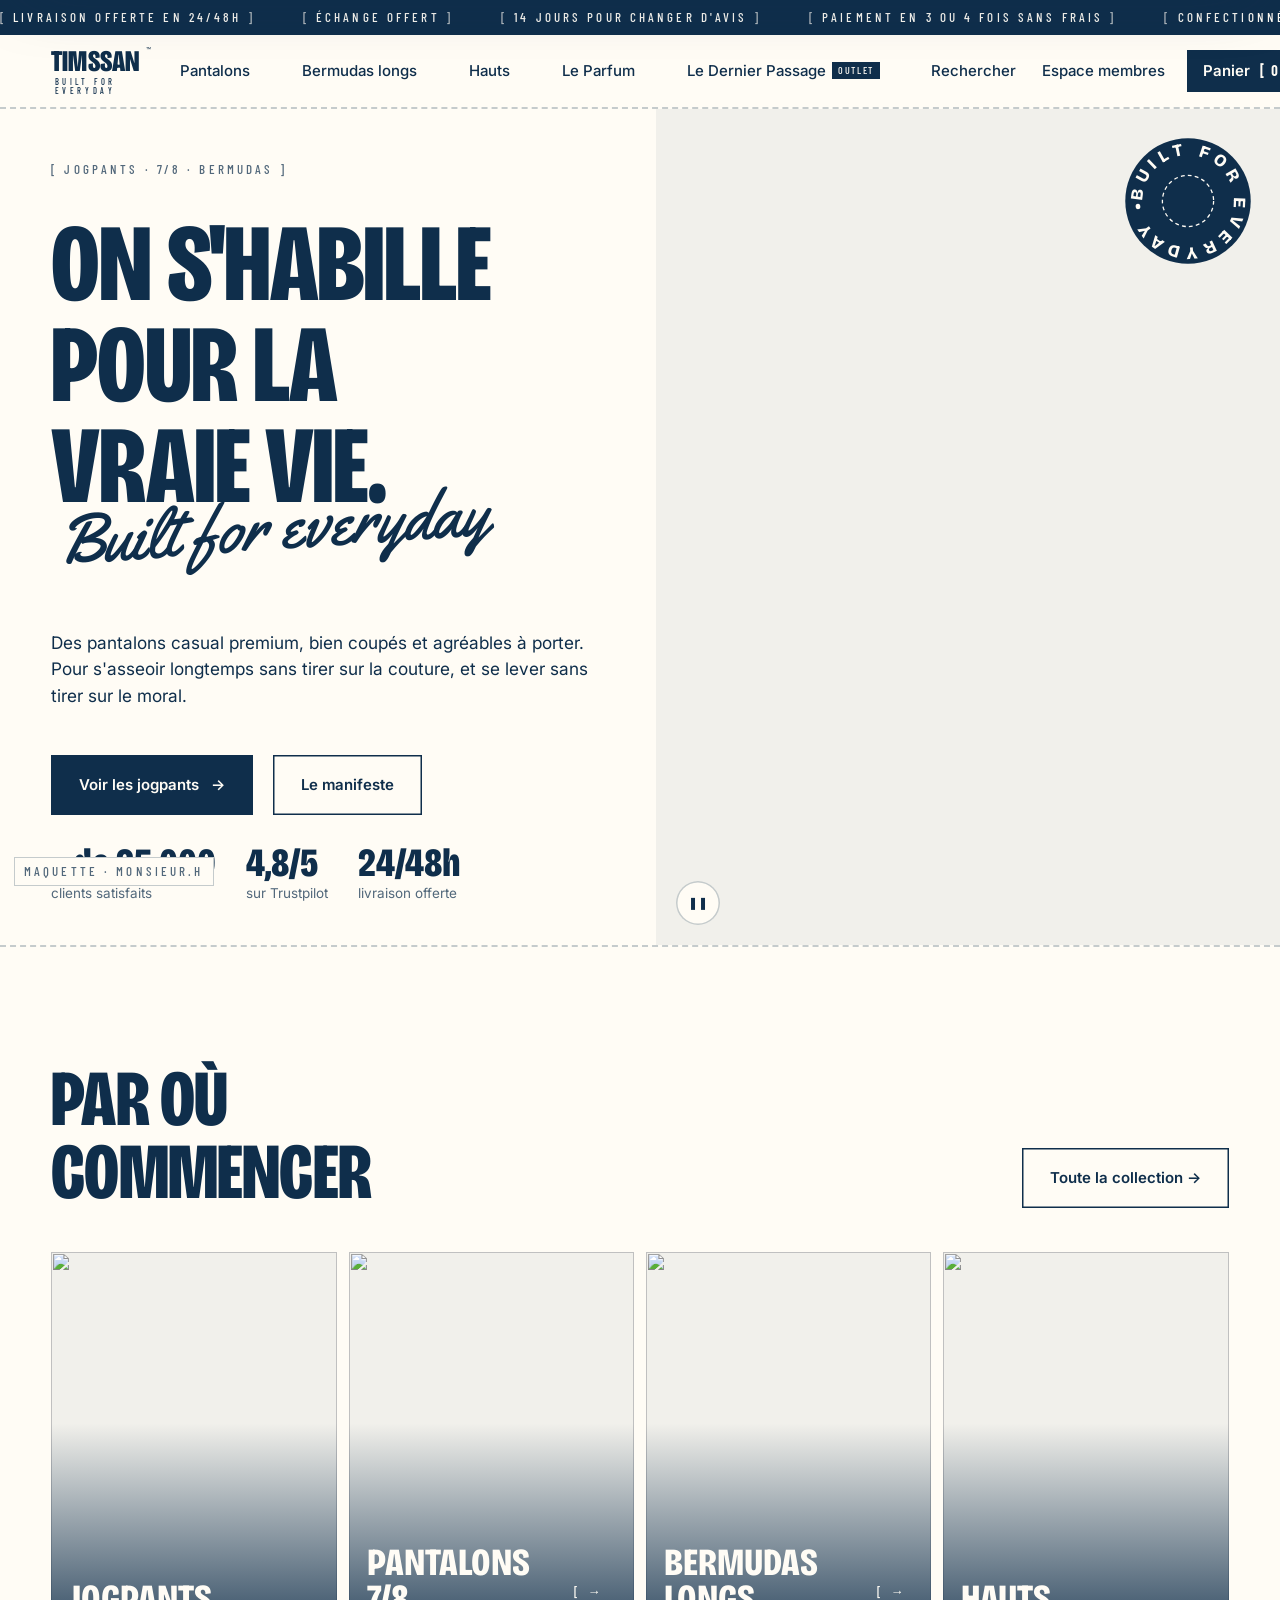
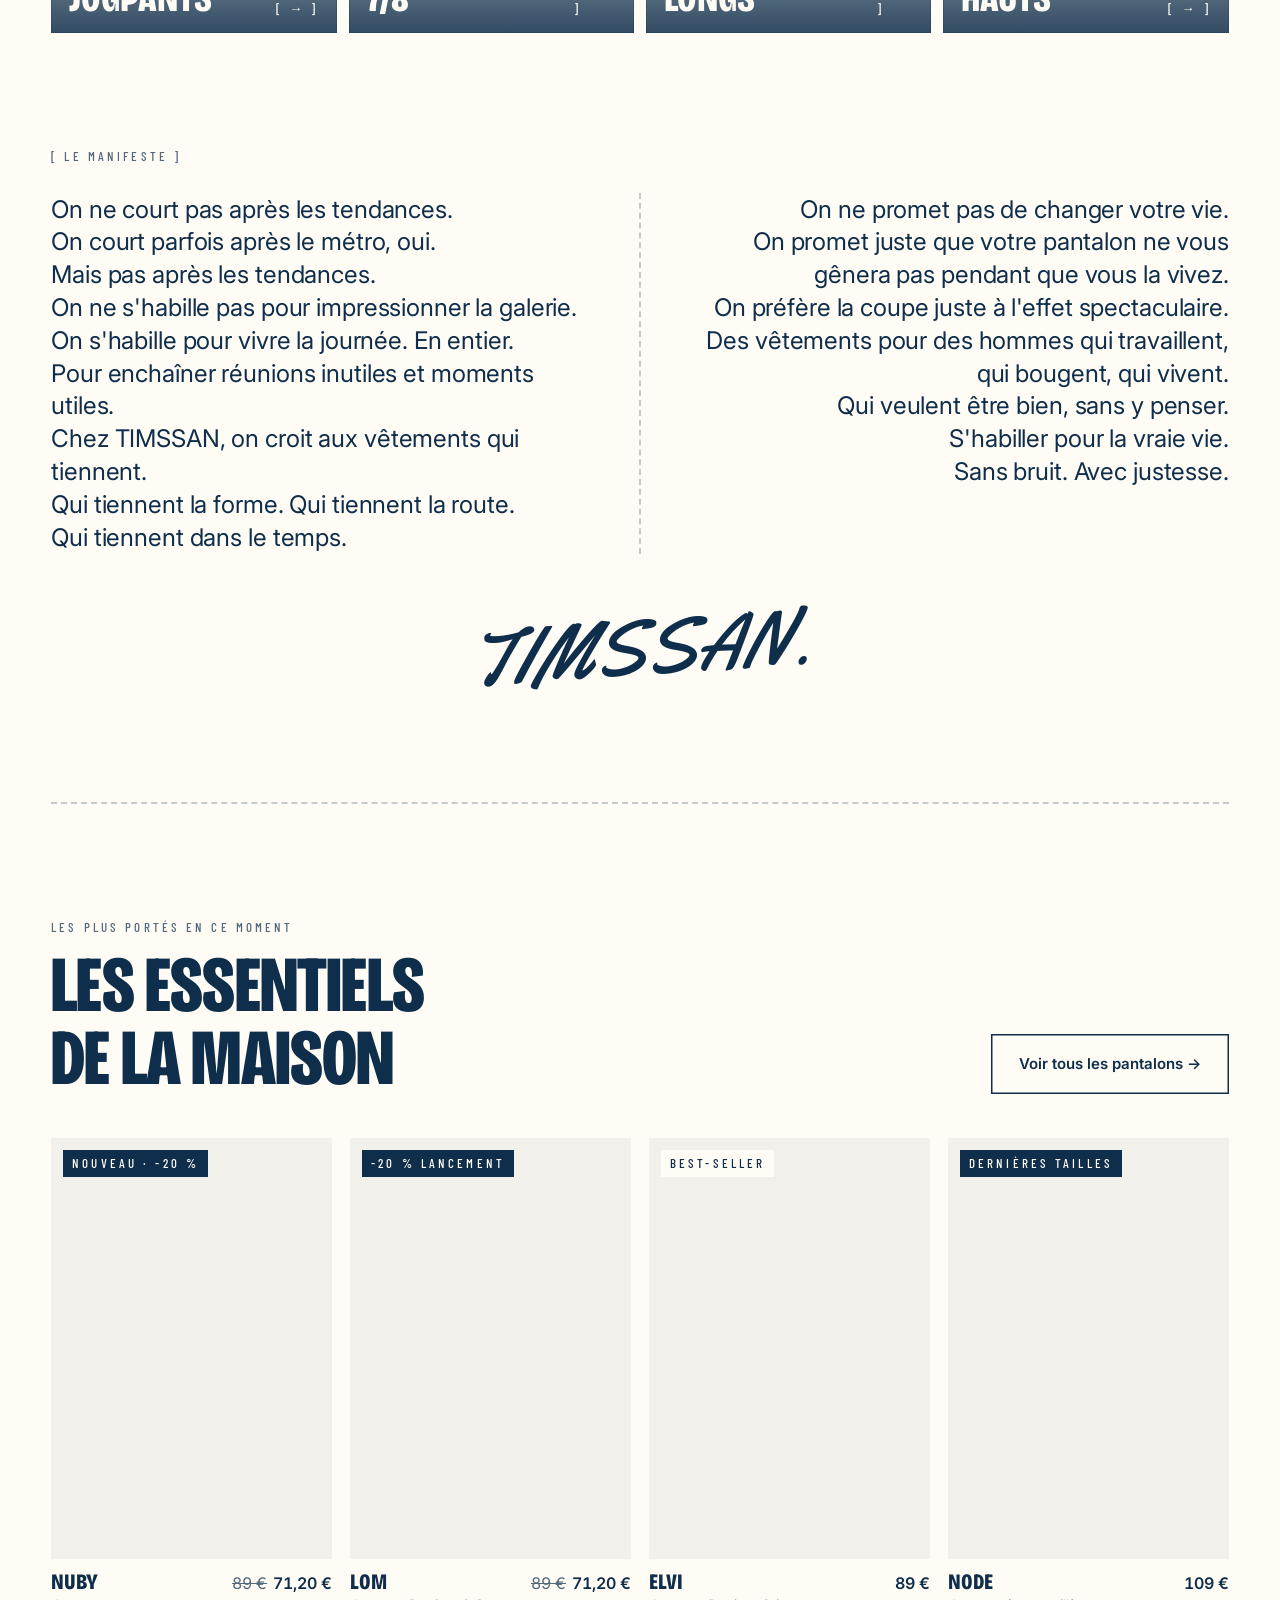
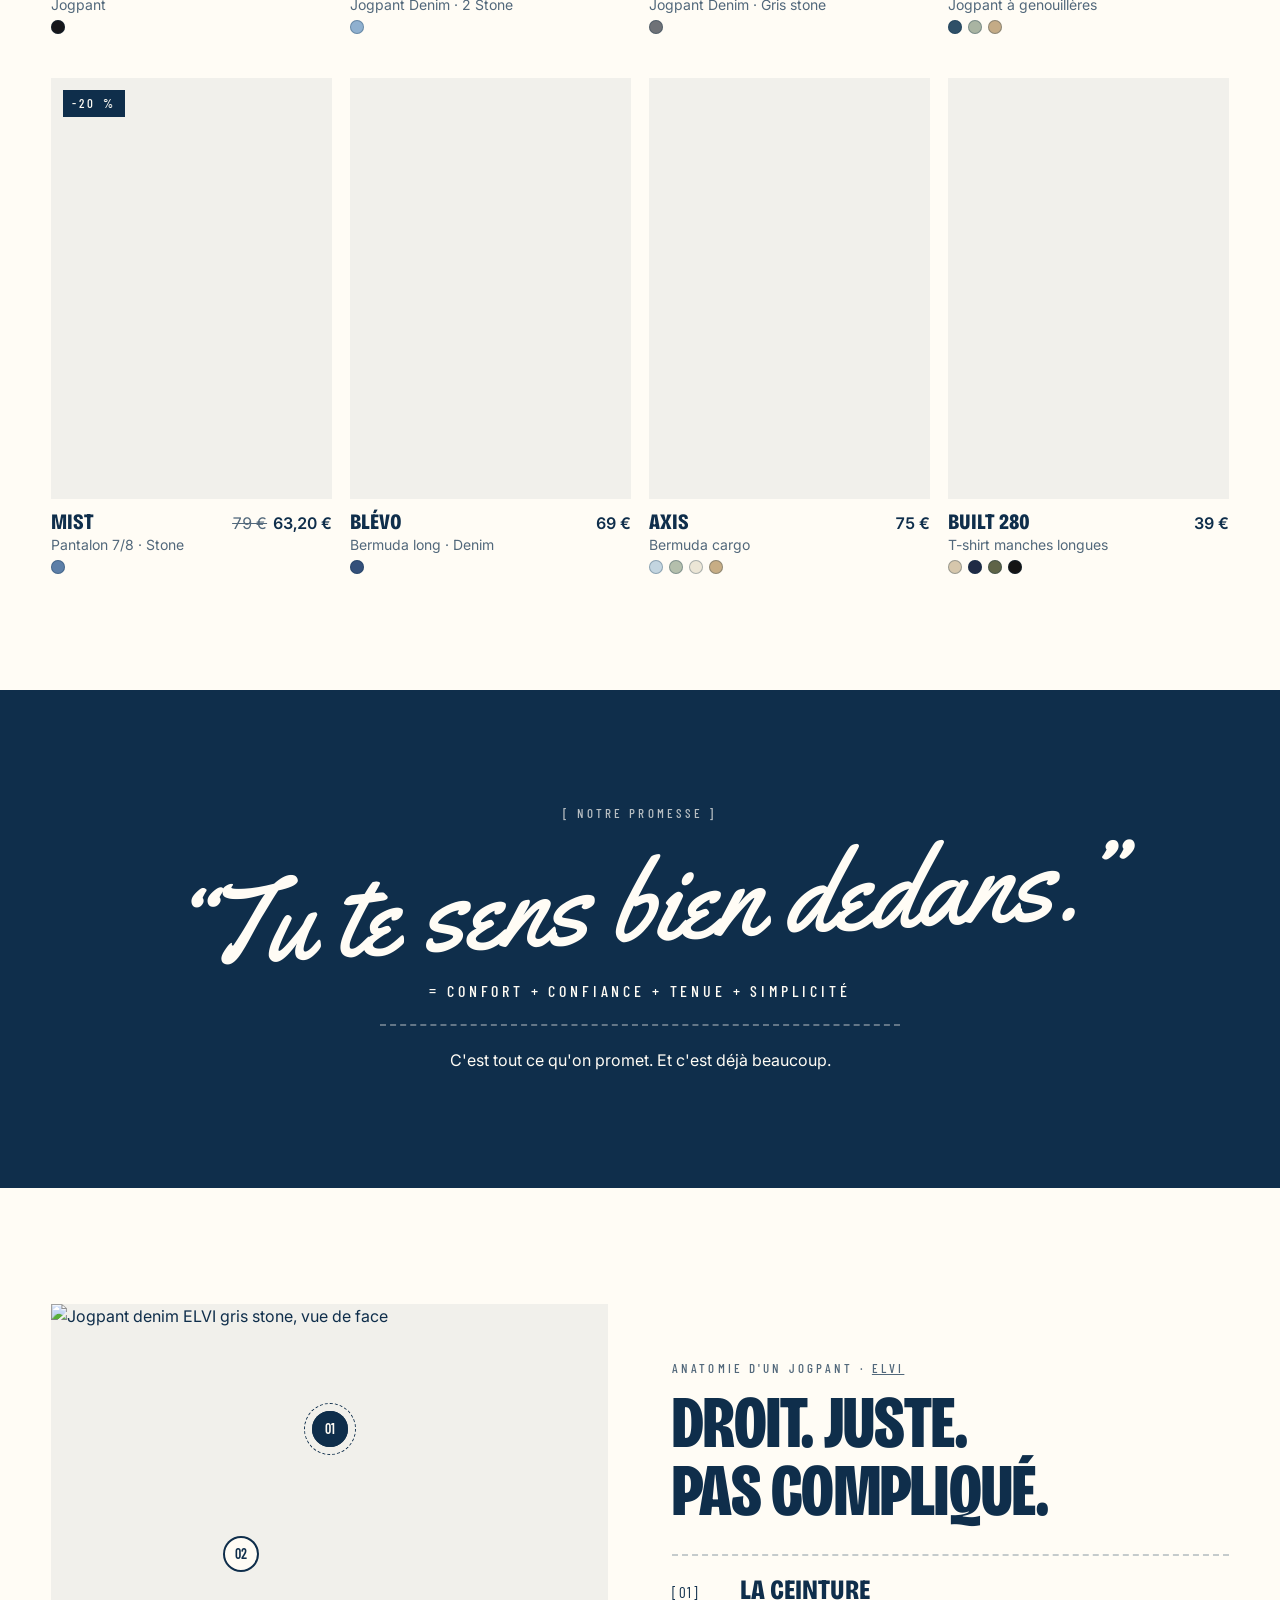
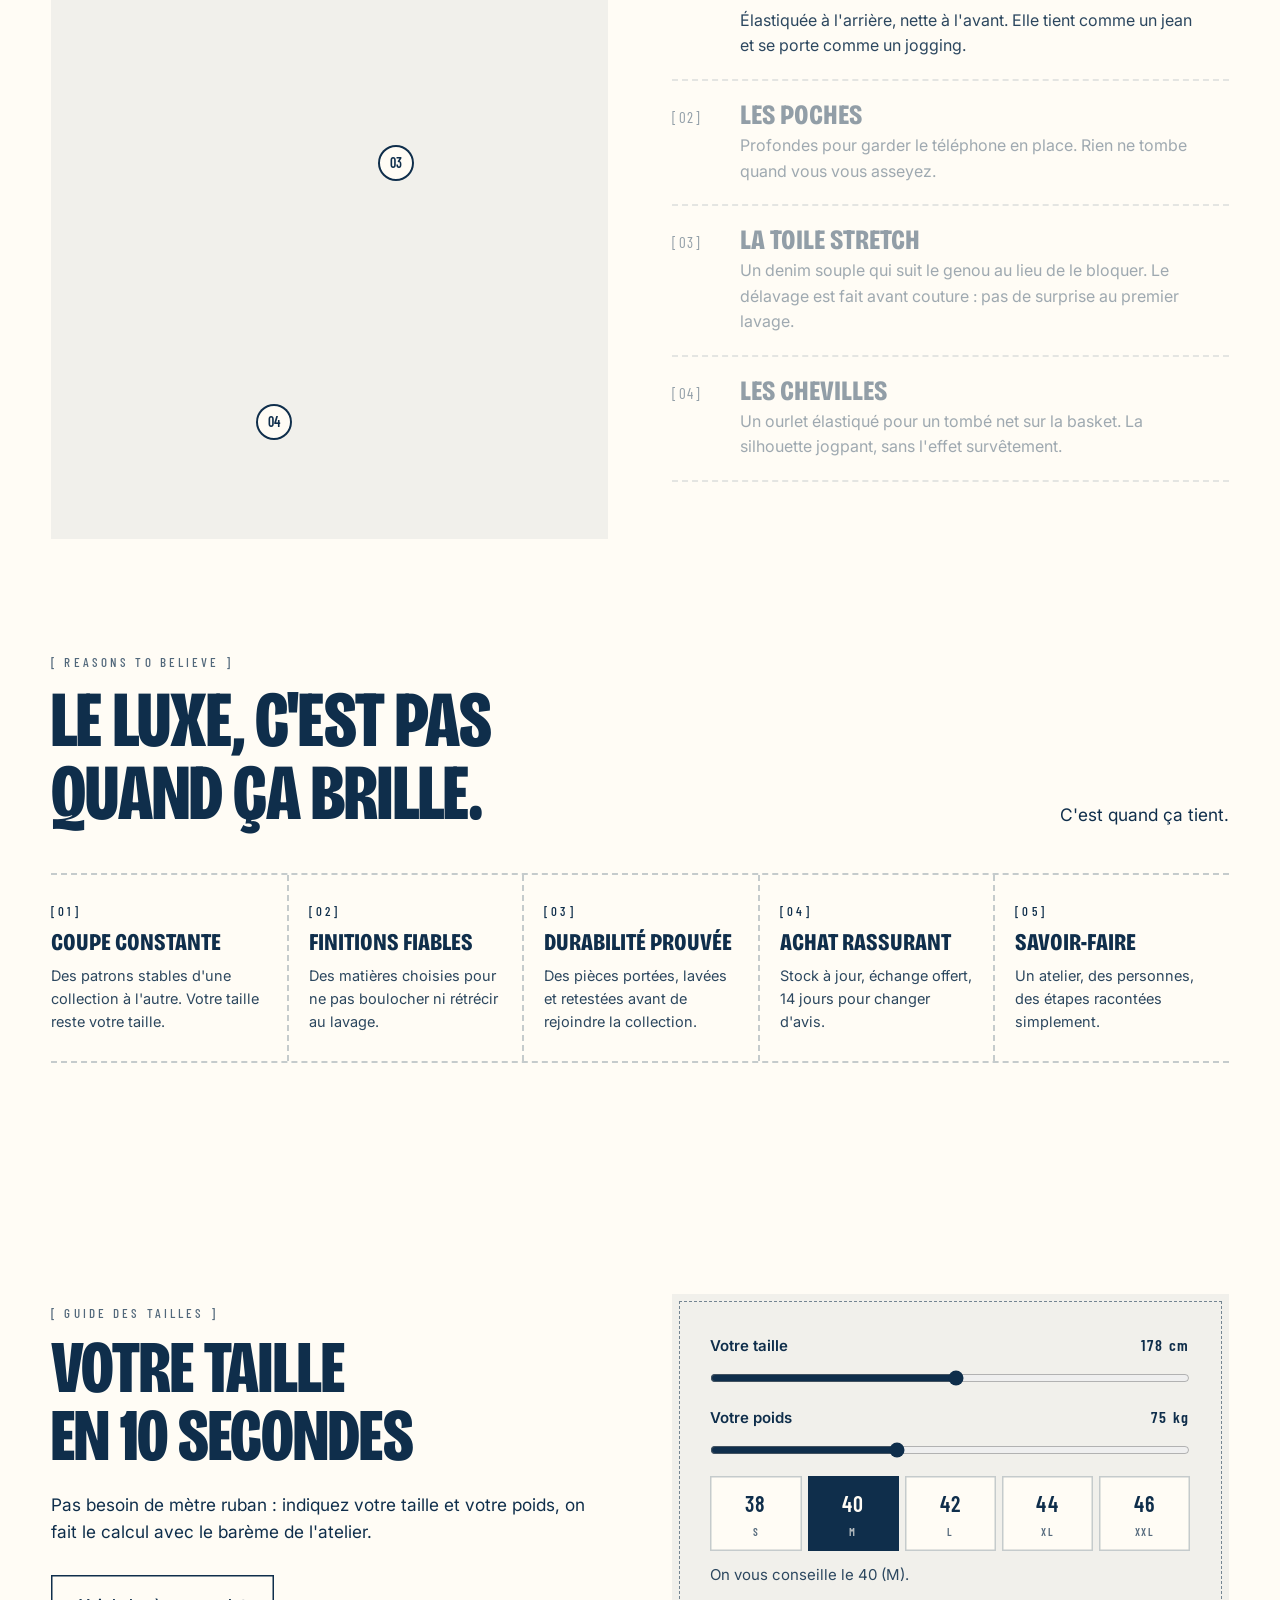
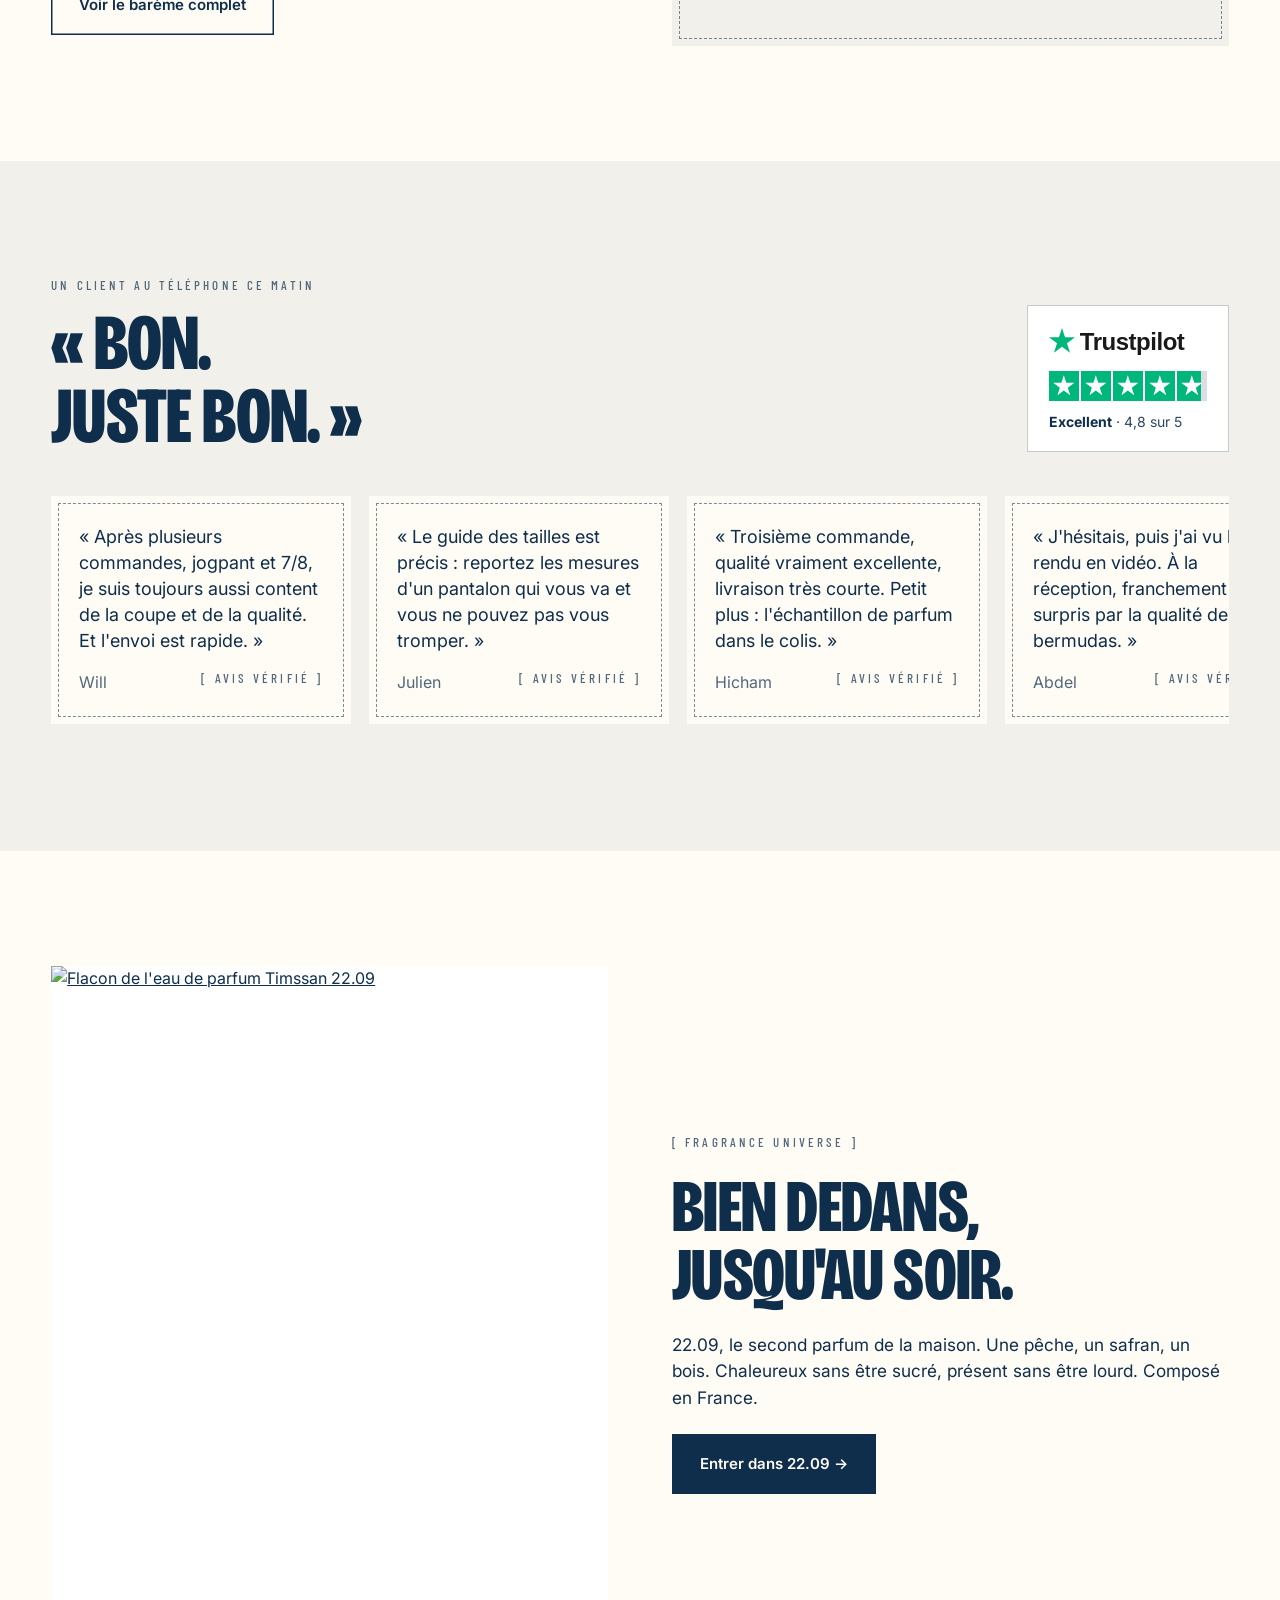
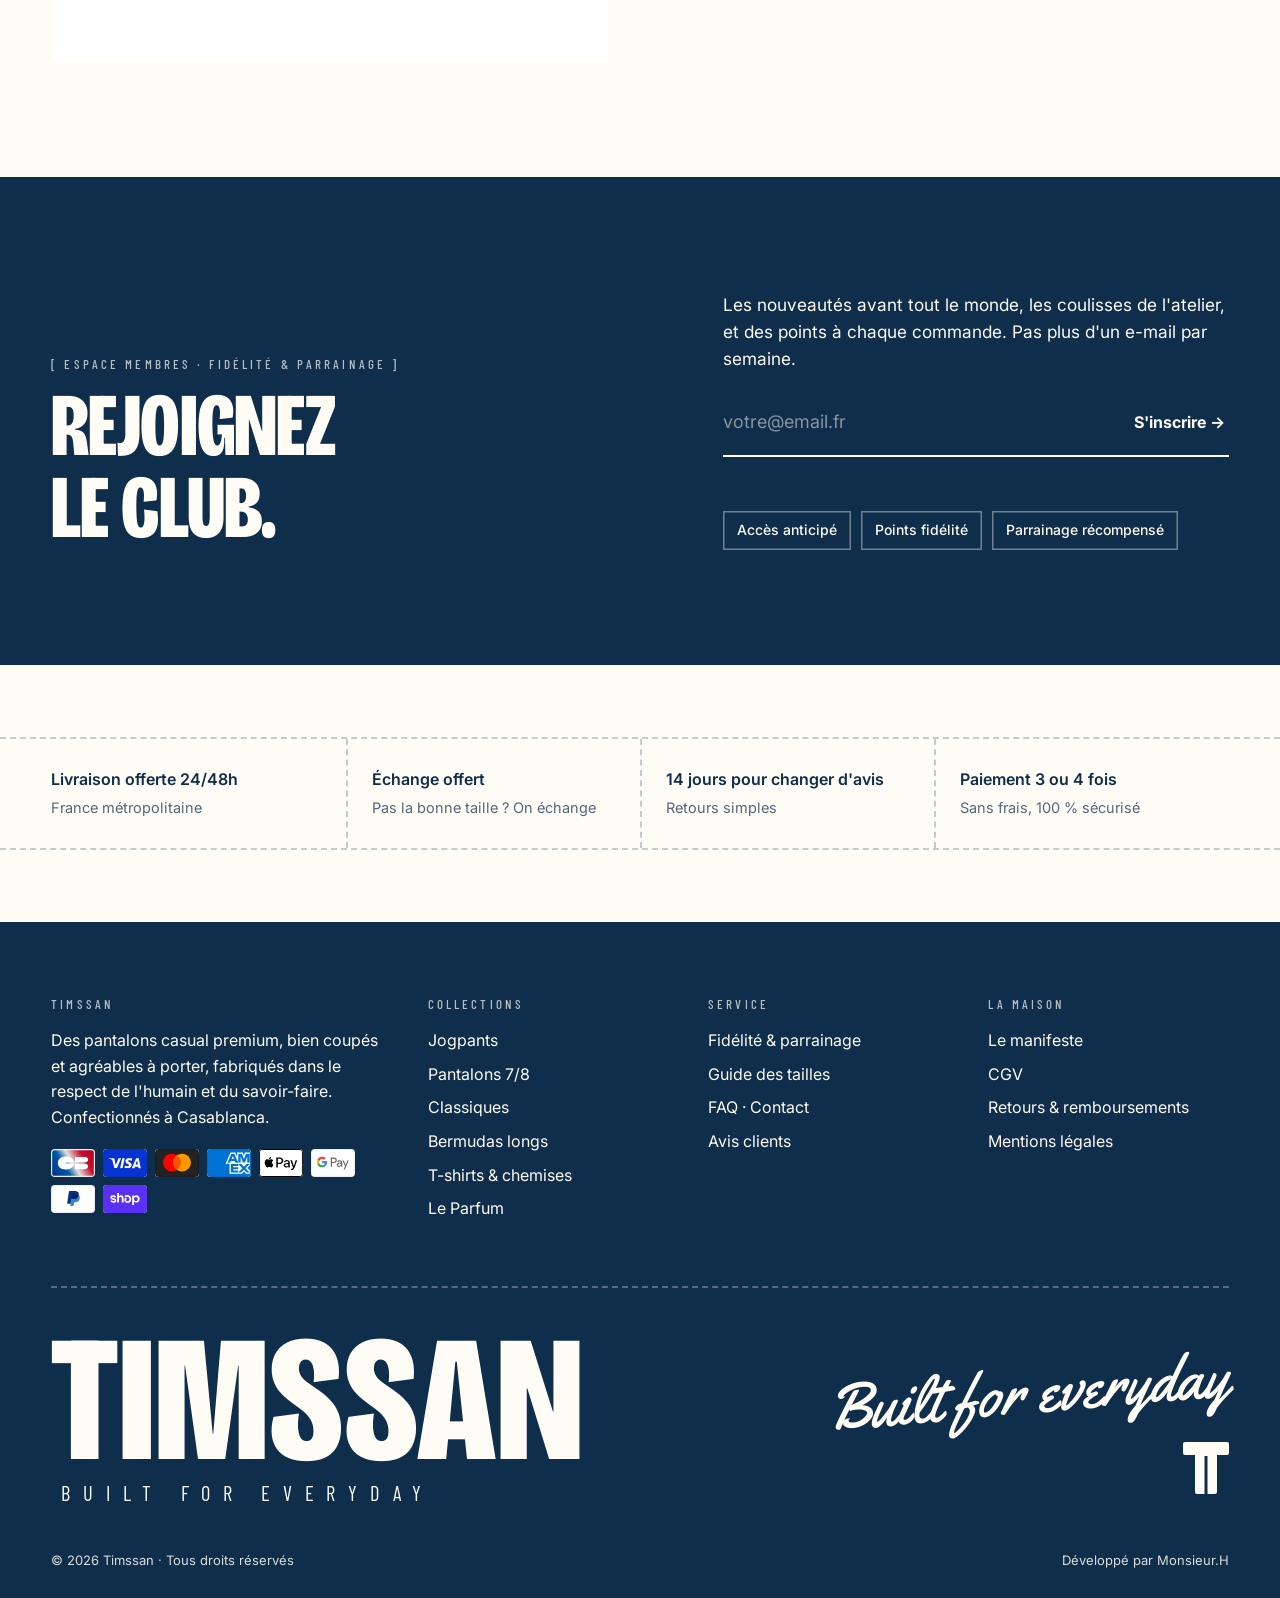
==== commit cbab3f26: "V2 : taille par poids/taille, ajout direct au panier, avis Loox, vidéo plein écran, sans atelier" ====
--- a/v2/index.html
+++ b/v2/index.html
@@ -10,7 +10,7 @@
 <meta property="og:image" content="https://www.timssan.com/cdn/shop/files/timssan_jogpant_jeans.png?v=1757004039">
 <link rel="preconnect" href="https://fonts.googleapis.com"><link rel="preconnect" href="https://fonts.gstatic.com" crossorigin><link rel="preconnect" href="https://cdn.shopify.com">
 <link rel="stylesheet" href="https://fonts.googleapis.com/css2?family=Bricolage+Grotesque:opsz,wdth,wght@12..96,75..100,400..800&family=Yellowtail&family=Barlow+Condensed:wght@300;400;500;600&family=Inter:wght@400;500;600;700&display=swap">
-<link rel="stylesheet" href="style.css?v=4">
+<link rel="stylesheet" href="style.css?v=5">
 <script type="application/ld+json">{"@context":"https://schema.org","@type":"Organization","name":"Timssan","slogan":"Built for everyday","url":"https://www.timssan.com","description":"Pantalons casual premium pour homme, confectionnés à Casablanca."}</script>
 </head>
 <body data-page="home">
@@ -124,34 +124,15 @@
   </div>
 </section>
 
-<section class="atelier inv" id="atelier">
-  <div class="im" role="img" aria-label="Machine à coudre dans l'atelier Timssan" style="background-image:url('https://www.timssan.com/cdn/shop/files/MACHINE_ATELIER_TIMSSAN.png?v=1725876753&width=1600')"></div>
-  <div class="tx">
-    <div class="label muted">[ L'humain avant le produit ]</div>
-    <h2 class="disp">Rencontrez<br>l'atelier.</h2>
-    <p>Nos couturières et couturiers sont des spécialistes du stretch, une matière qui ne pardonne pas. Certains sont arrivés là après des parcours compliqués. Tous bossent avec cœur.</p>
-    <p>On les soutient pour qu'ils vivent de ce qu'ils aiment faire. Ils ne parlent pas beaucoup, mais ils coupent droit.</p>
-  </div>
-</section>
-
 <section id="taille">
   <div class="wrap fit">
     <div>
       <div class="label muted" style="margin-bottom:12px">[ Guide des tailles ]</div>
       <h2 class="disp" style="font-size:clamp(46px,5.8vw,92px)">Votre taille<br>en 10 secondes</h2>
-      <p class="lead" style="margin-top:22px">Mesurez votre tour de taille au niveau du nombril, ou reportez les mesures d'un pantalon qui vous va déjà. Le stretch fait le reste.</p>
-      <button class="btn ghost" data-sizes style="margin-top:12px">Voir le tableau complet</button>
-    </div>
-    <div class="fit-box stitched">
-      <label for="waist">Tour de taille <output id="wOut" for="waist">84 cm</output></label>
-      <input id="waist" type="range" min="70" max="110" value="84" step="1">
-      <label for="pref">Vous préférez le porter
-        <select id="pref"><option value="0">Ajusté, comme sur les photos</option><option value="1">Plus ample, détendu</option></select>
-      </label>
-      <div class="sizes" id="sizes"><span>38</span><span>40</span><span>42</span><span>44</span><span>46</span></div>
-      <p class="res" id="fitRes"></p>
-      <p class="label muted" style="margin:0">Barème indicatif, à caler sur le guide officiel</p>
-    </div>
+      <p class="lead" style="margin-top:22px">Pas besoin de mètre ruban : indiquez votre taille et votre poids, on fait le calcul avec le barème de l'atelier.</p>
+      <button class="btn ghost" data-sizes style="margin-top:12px">Voir le barème complet</button>
+    </div>
+    <div class="fit-box stitched" id="homeFinder"></div>
   </div>
 </section>
 
@@ -162,7 +143,7 @@
       <a class="tp-badge lg" href="https://fr.trustpilot.com/review/timssan.com" target="_blank" rel="noopener" aria-label="Trustpilot : 4,8 sur 5, Excellent. Voir les avis">
         <span class="tp-logo"><svg viewBox="0 0 24 23" aria-hidden="true"><path d="M12 0l2.8 8.6H24l-7.4 5.4 2.8 8.7L12 17.3l-7.4 5.4 2.8-8.7L0 8.6h9.2z"/></svg>Trustpilot</span>
         <span class="tp-stars" aria-hidden="true"><i></i><i></i><i></i><i></i><i class="part"></i></span>
-        <span class="tp-txt"><b>Excellent</b> · 4,8/5 · plus de 25 000 clients satisfaits</span>
+        <span class="tp-txt"><b>Excellent</b> · 4,8 sur 5</span>
       </a>
     </div>
     <div class="rail" tabindex="0" aria-label="Avis clients">
@@ -208,8 +189,8 @@
 <div style="height:72px"></div>
 </main>
 
-<script src="data.js?v=4"></script>
-<script src="app.js?v=4"></script>
+<script src="data.js?v=5"></script>
+<script src="app.js?v=5"></script>
 <script>
 (() => {
   const v = document.getElementById("heroVid"), b = document.getElementById("heroVidBtn");
@@ -225,14 +206,7 @@
   const pins = $$(".pin"), specs = $$(".spec");
   const sel = i => { pins.forEach((p, k) => p.setAttribute("aria-pressed", k == i)); specs.forEach((s, k) => s.classList.toggle("on", k == i)); };
   pins.forEach(p => p.onclick = () => sel(p.dataset.pin)); specs.forEach(s => s.onclick = () => sel(s.dataset.spec));
-  const g = [[38, 79], [40, 84], [42, 89], [44, 95], [46, 102]];
-  function fit() {
-    const w = +$("#waist").value, pref = +$("#pref").value; $("#wOut").textContent = w + " cm";
-    let i = g.findIndex(x => w <= x[1]); if (i < 0) i = 4; if (pref && i < 4) i++;
-    $$("#sizes span").forEach((s, k) => s.classList.toggle("hit", k === i));
-    $("#fitRes").textContent = w > 102 ? "Au-delà du 46 : écrivez-nous, on vous conseille la meilleure coupe." : `On vous conseille le ${g[i][0]}${pref ? " pour un tombé plus détendu" : ""}. Entre deux tailles ? Prenez la plus petite, la toile s'assouplit au porter.`;
-  }
-  $("#waist").oninput = fit; $("#pref").onchange = fit; fit();
+  $("#homeFinder").innerHTML = window.TIMSSAN.FINDER("hf"); window.TIMSSAN.bindFinder($("#homeFinder .finder"));
   $("#nl").addEventListener("submit", e => { e.preventDefault(); const ok = /^[^@\s]+@[^@\s]+\.[^@\s]+$/.test($("#email").value); const m = $("#nlMsg"); m.textContent = ok ? "Bienvenue dans le club. Votre code de bienvenue arrive par e-mail." : "Cette adresse semble incomplète : vérifiez le @ et le domaine."; if (ok) $("#email").value = ""; });
 })();
 </script>
--- a/v2/style.css
+++ b/v2/style.css
@@ -194,7 +194,7 @@
 .price{font-variant-numeric:tabular-nums;font-weight:600;white-space:nowrap}
 .price s{color:var(--ink-60);font-weight:400;margin-right:6px}
 .price.sale{color:var(--ink)}
-.swatches{display:flex;gap:6px}
+.swatches{display:flex;gap:6px;flex-wrap:wrap}
 .swatches i{width:14px;height:14px;border-radius:50%;box-shadow:inset 0 0 0 1px color-mix(in srgb,var(--ink) 30%,transparent)}
 
 /* Accueil */
@@ -685,3 +685,38 @@
 .tp-badge.lg .tp-stars i{width:30px;height:30px}
 .tp-badge.lg .tp-stars i::after{inset:4px}
 .tp-badge.lg:hover{box-shadow:inset 0 0 0 1.5px #00B67A}
+
+/* ===== v5 : retours client (2) ===== */
+[hidden]{display:none!important}
+.ss-row{grid-template-columns:64px minmax(0,1fr) auto}
+.ss-go{font-size:13px;font-weight:600;white-space:nowrap;padding:8px 12px;background:var(--ink);color:var(--bg)}
+.ss-row.out .ss-go{background:none;color:var(--ink-60);padding:8px 4px}
+.ss-row:active:not(.out){background:var(--tint-2)}
+.ss-row.on{box-shadow:inset 0 0 0 2px var(--ink);background:var(--tint)}
+.ss-row.rec{box-shadow:inset 0 0 0 2px var(--ink)}
+.ss-st em{display:block;font-style:normal;font-family:var(--f-label);font-size:12px;letter-spacing:.18em;text-transform:uppercase;color:var(--ink);margin-top:3px}
+.ss-find{background:var(--tint);padding:0 16px}
+.ss-find summary{padding:14px 0;font-weight:600;font-size:15px;cursor:pointer;list-style:none;display:flex;justify-content:space-between}
+.ss-find summary::-webkit-details-marker{display:none}
+.ss-find summary::after{content:"+";font-size:18px;line-height:1}
+.ss-find[open] summary::after{content:"−"}
+.ss-find .finder{padding-bottom:16px}
+.finder{display:grid;gap:12px}
+.finder label{display:flex;justify-content:space-between;align-items:baseline;font-weight:600;font-size:15px}
+.finder output{font-family:var(--f-label);letter-spacing:.12em;font-size:16px;font-weight:600}
+.finder input[type=range]{width:100%;accent-color:var(--ink);margin:0 0 6px}
+.finder .sizes span{display:grid;gap:2px;padding:10px 0}
+.finder .sizes b{font-weight:600}
+.finder .sizes small{font-family:var(--f-label);font-size:11px;letter-spacing:.16em;opacity:.7}
+.finder .sizes span.hit::before,.finder .sizes span.hit::after{content:none}
+.finder .res{font-size:15px;color:var(--ink-80);margin:0;min-height:3em}
+.ss-find .finder .sizes{display:none}
+.modal .finder{background:var(--tint);padding:18px}
+.grid-d summary{cursor:pointer;font-weight:600;padding:6px 0;text-decoration:underline;text-underline-offset:3px}
+.grid-d .ptable td,.grid-d .ptable th{padding:9px 8px;font-size:14px}
+.lx-stars{color:var(--ink);letter-spacing:2px;font-size:16px;line-height:1}
+.lx-head{display:grid;gap:4px}
+.lx-head h2{margin:0;font-family:var(--f-title);font-stretch:75%;font-weight:800;font-size:30px;text-transform:uppercase;line-height:1}
+.lx-sum{display:flex;gap:8px;align-items:center;font-size:14px;color:var(--ink-80)}
+.lx-sum b{color:var(--ink)}
+.lb-img video{width:100%;height:100%;object-fit:contain}
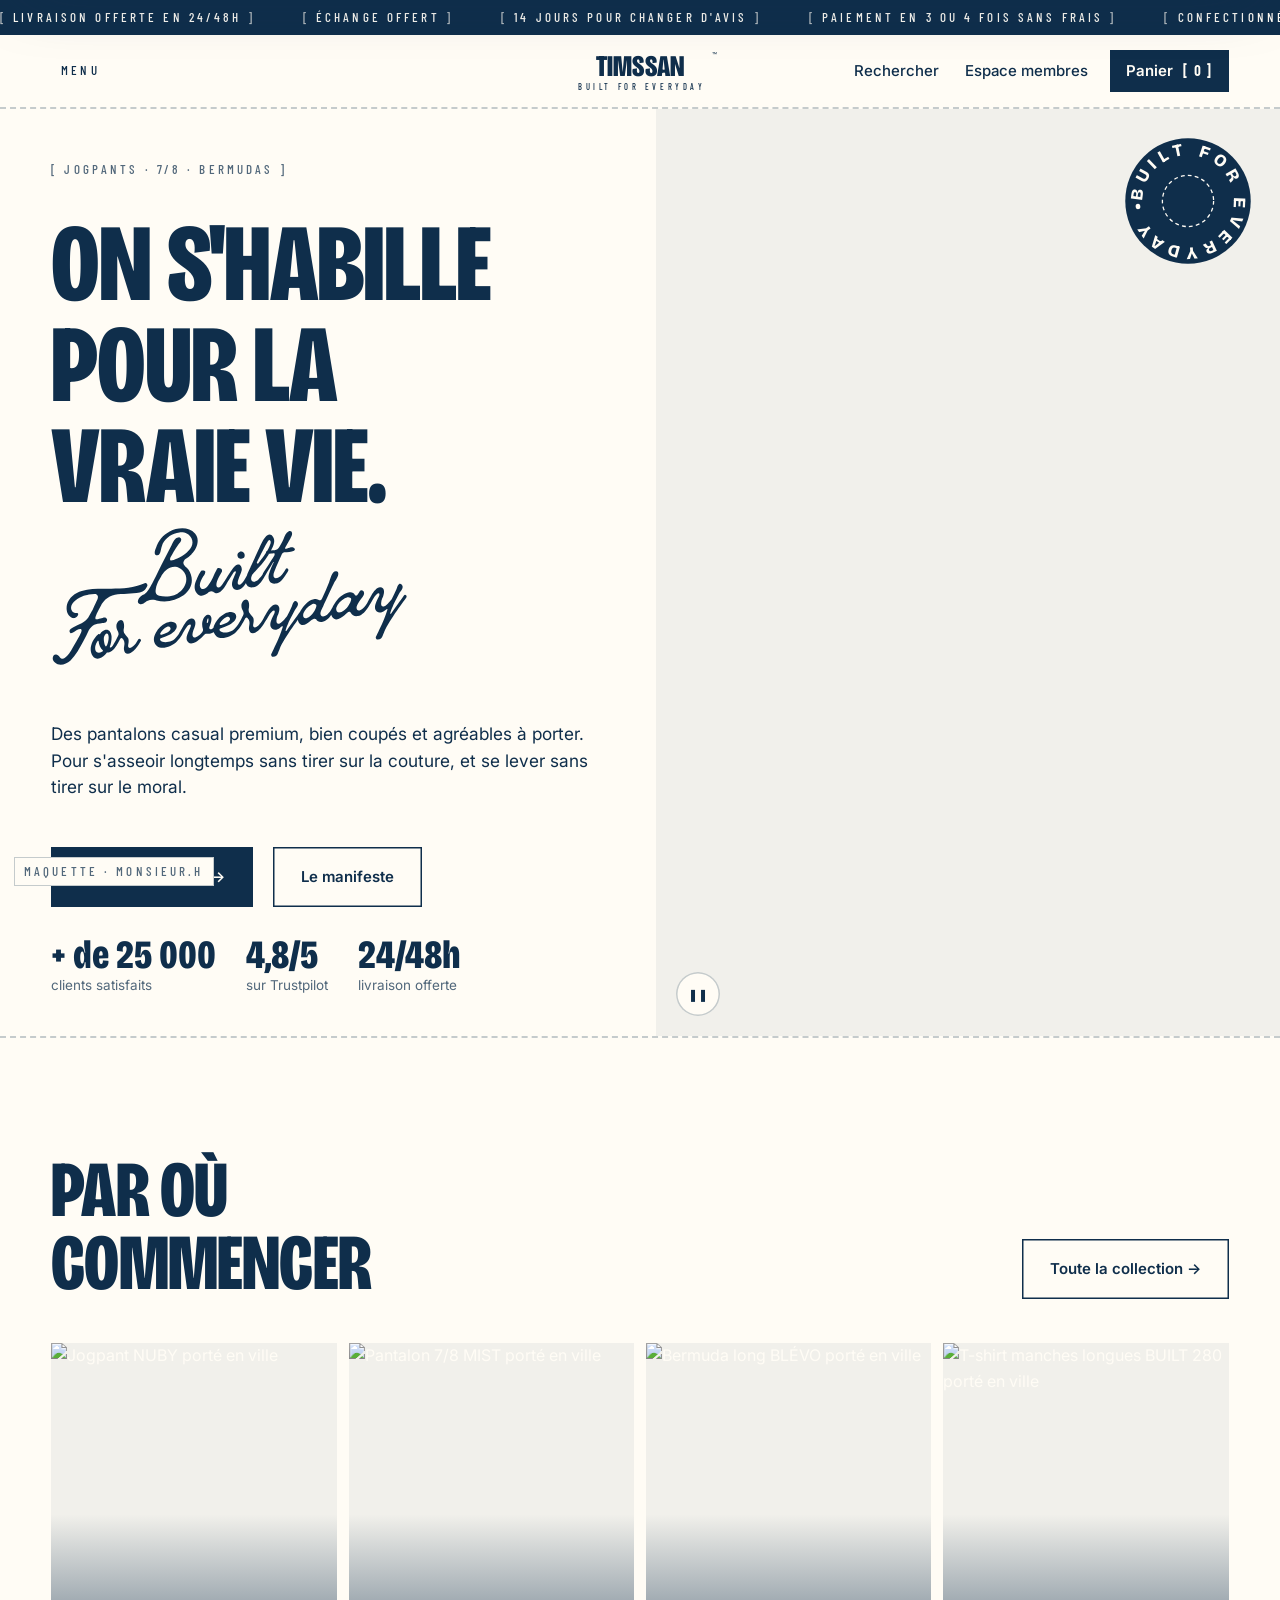
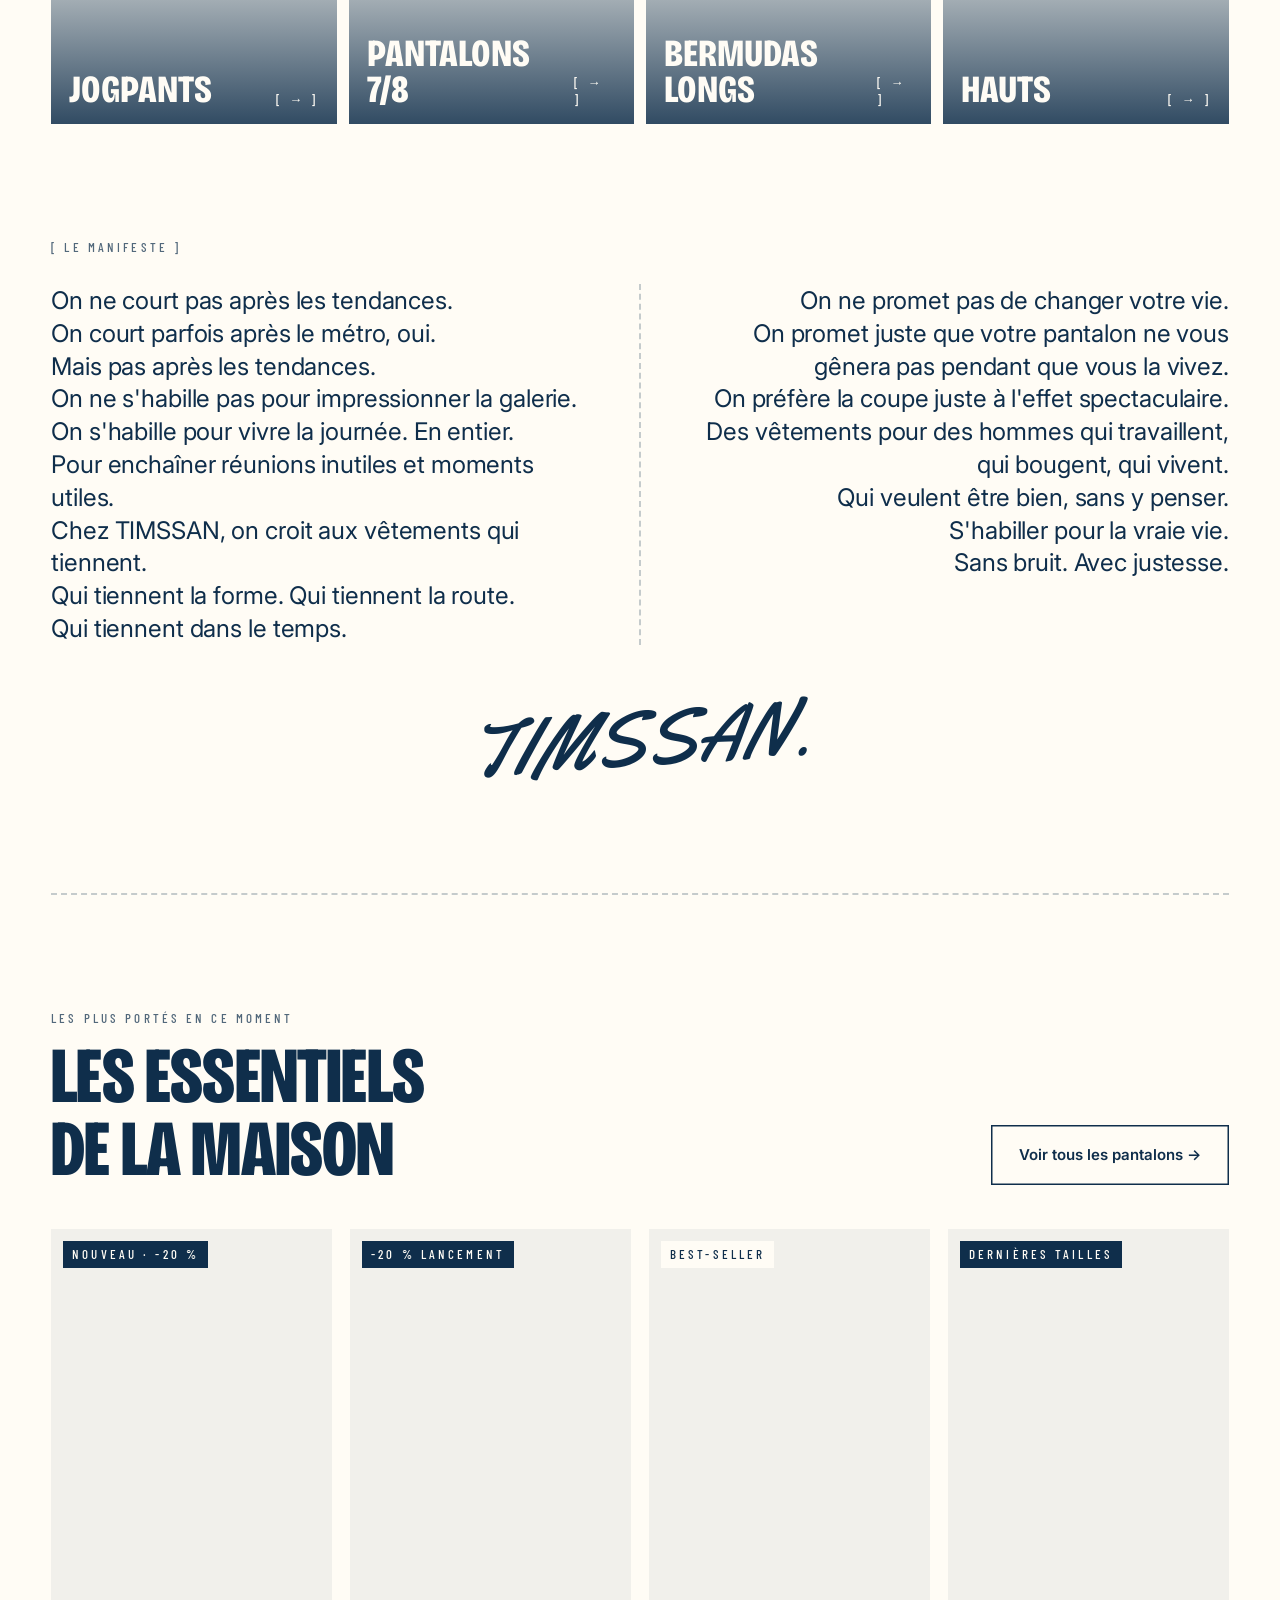
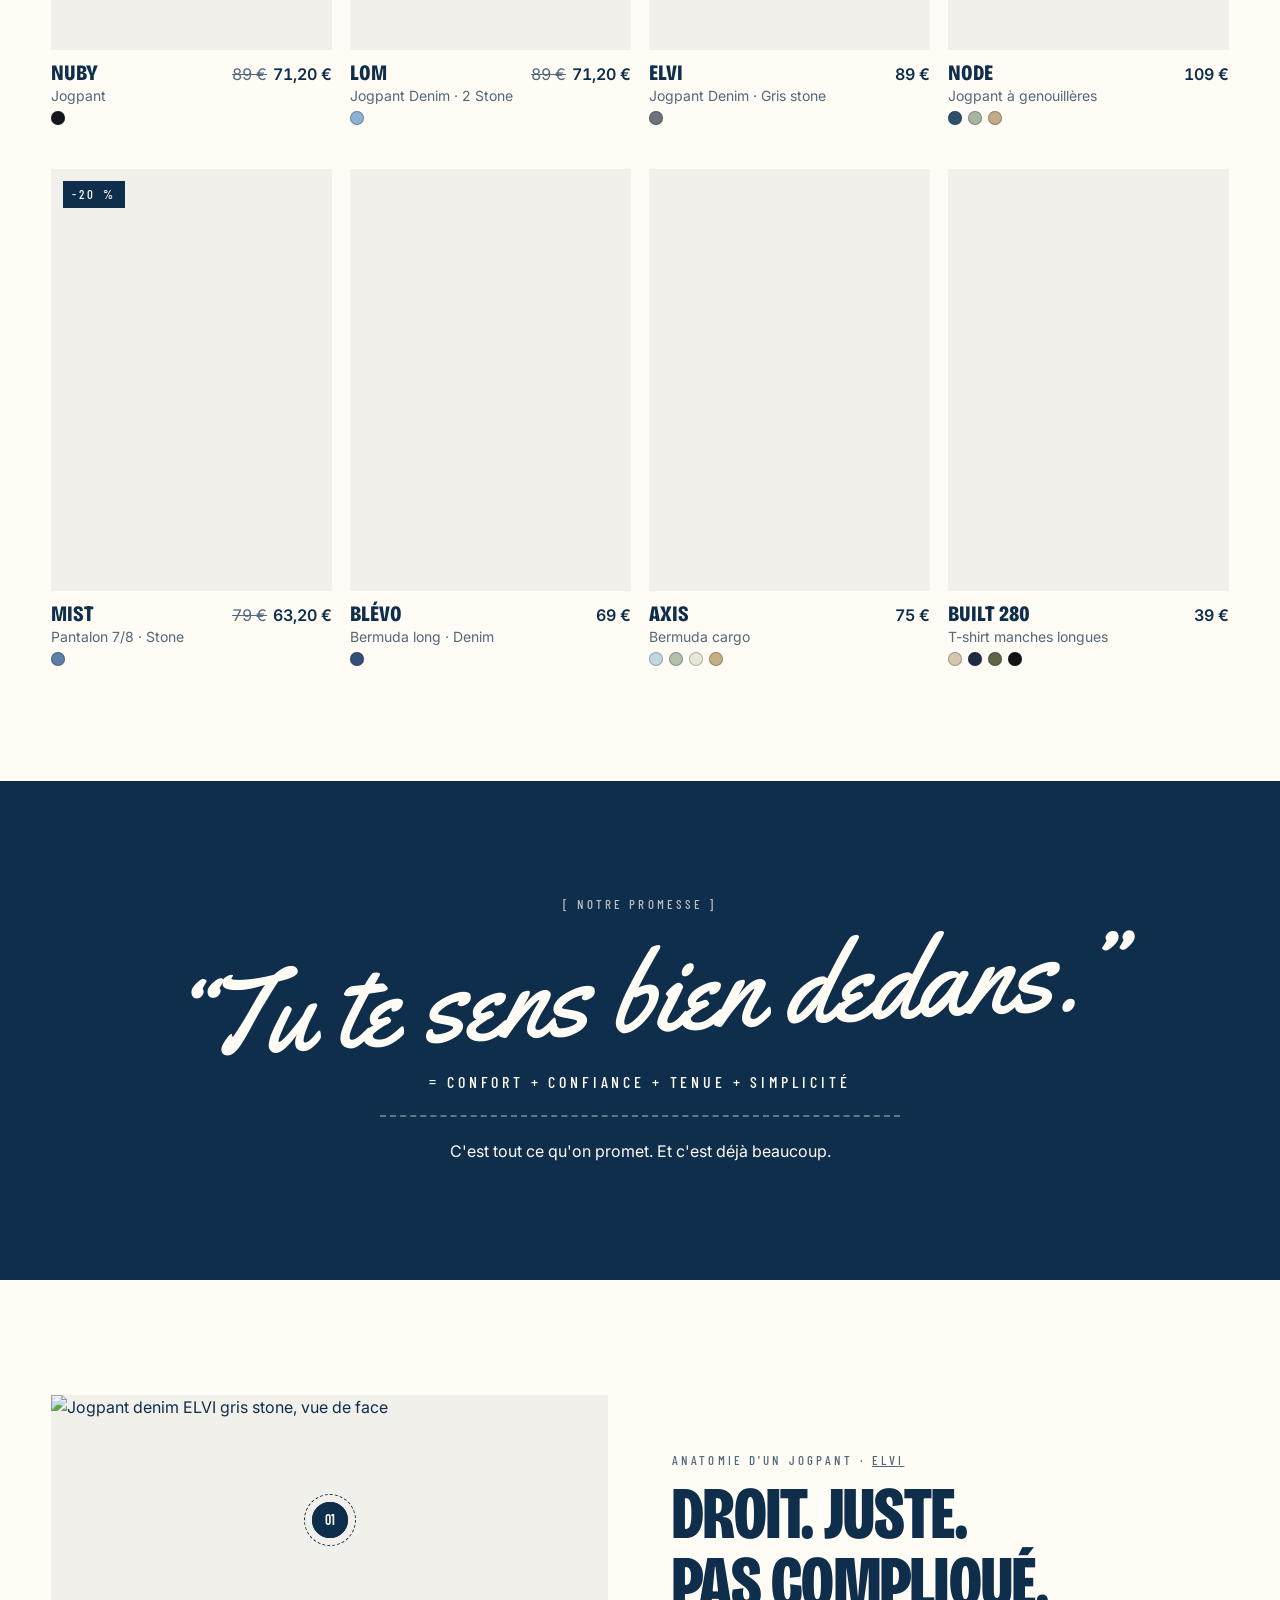
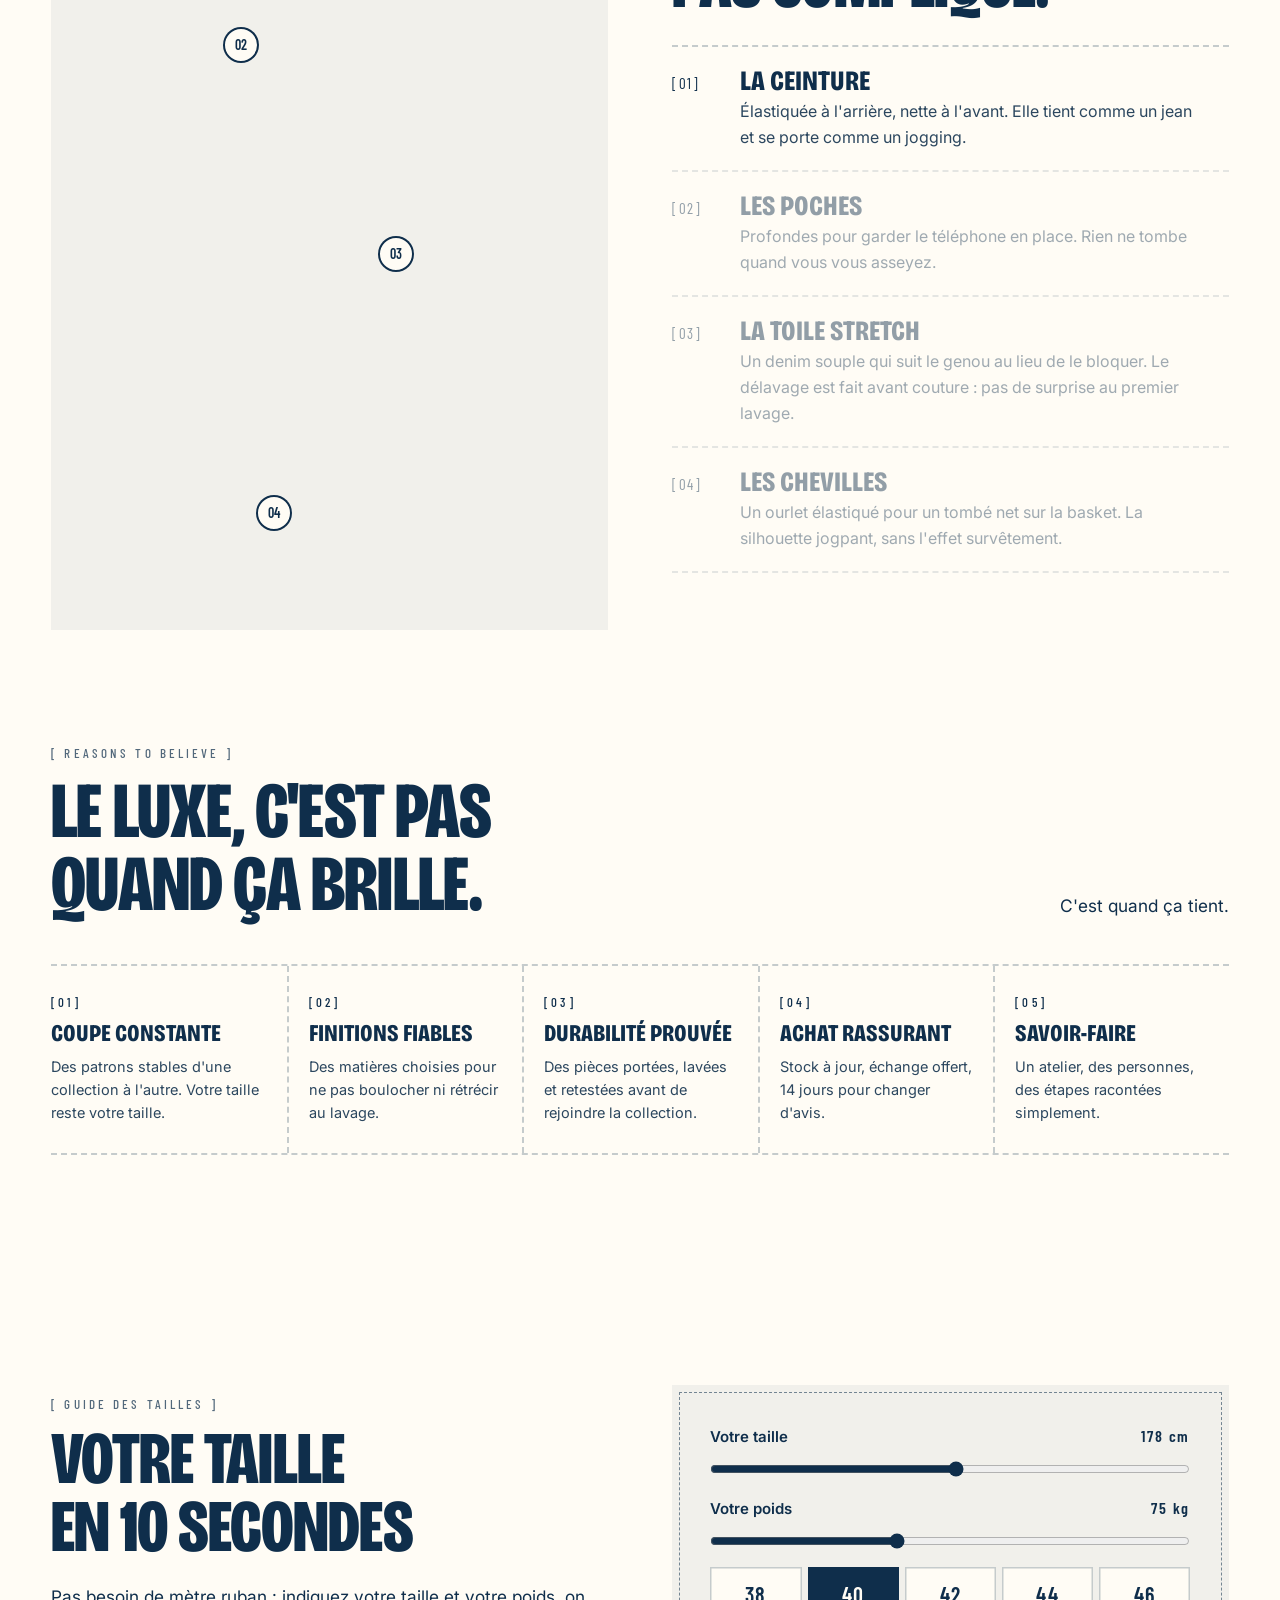
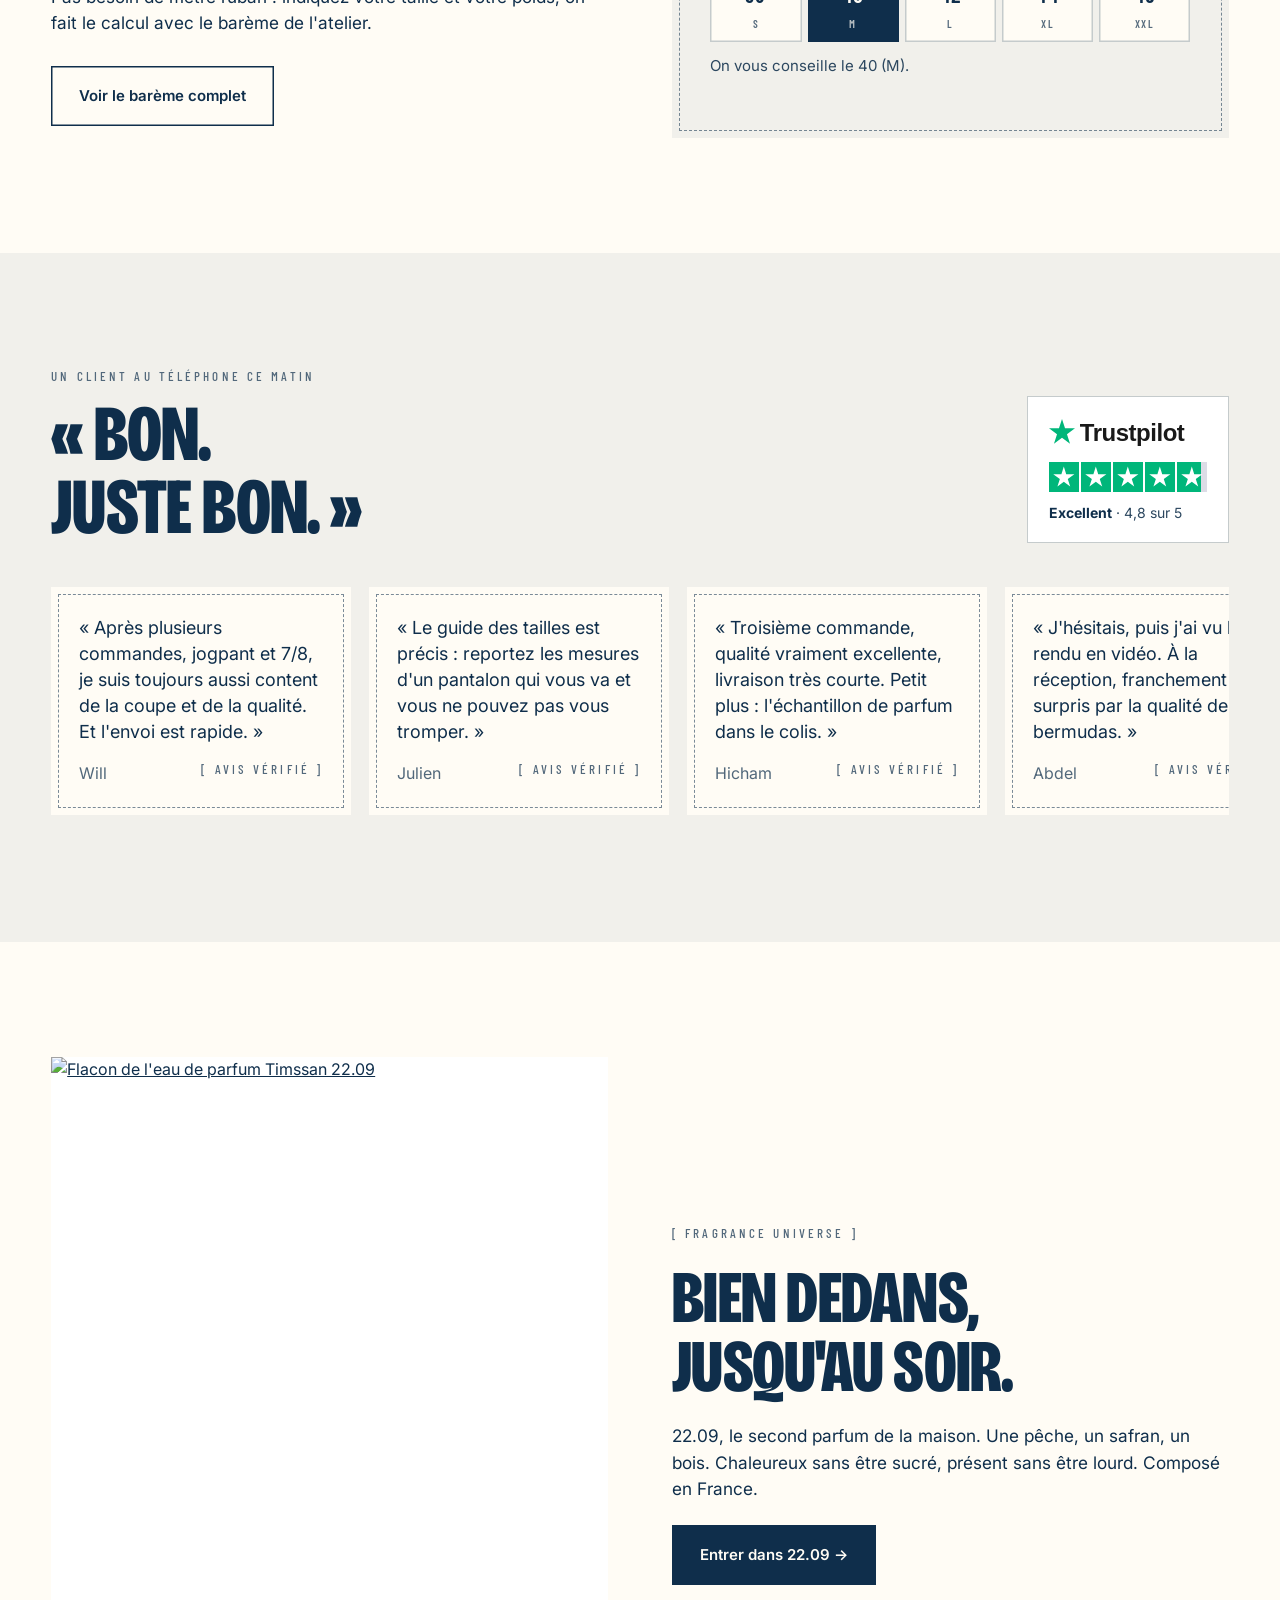
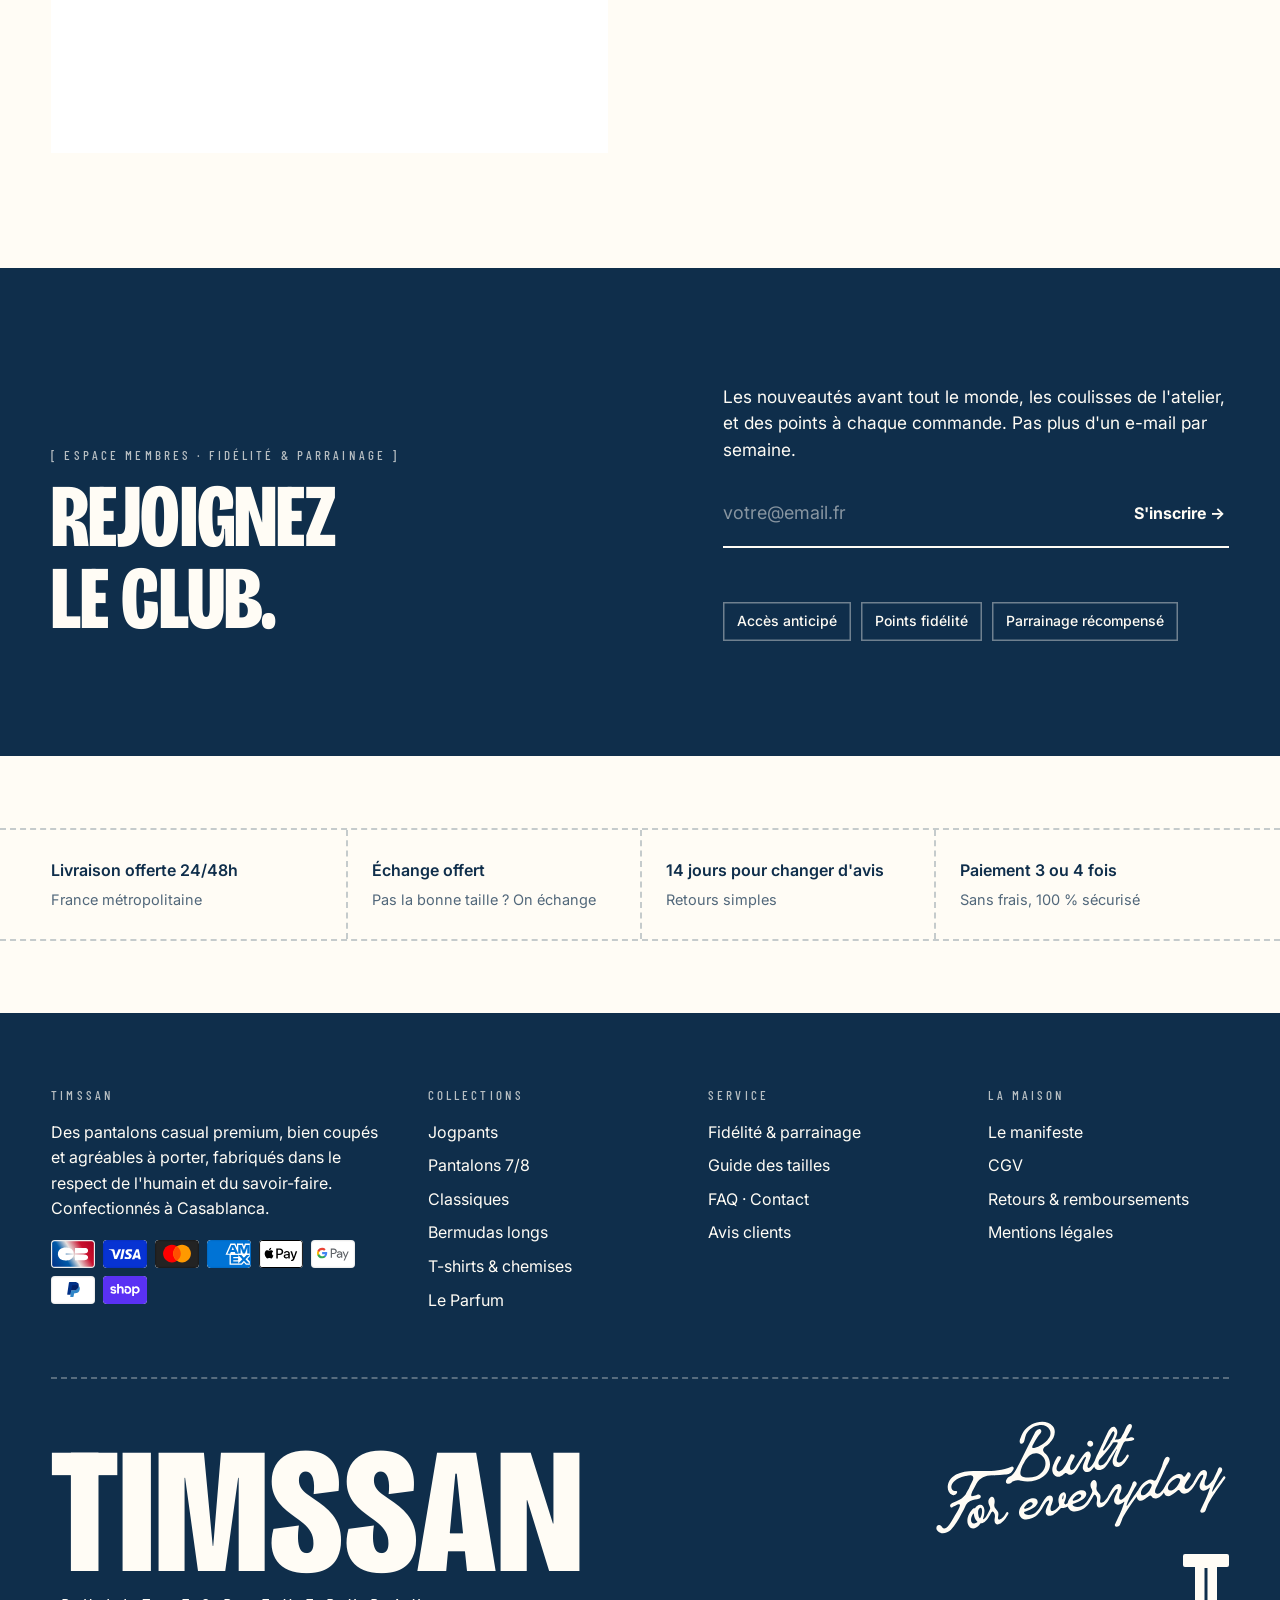
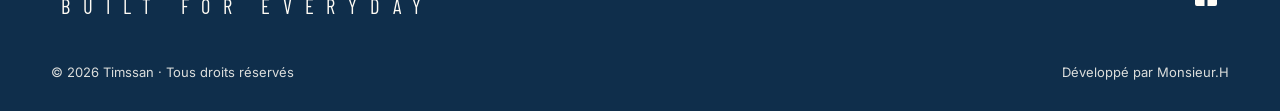
==== commit 51af756a: "V2 : responsive, iOS, galerie, signature brand book, visuels Par où commencer" ====
--- a/v2/index.html
+++ b/v2/index.html
@@ -10,7 +10,7 @@
 <meta property="og:image" content="https://www.timssan.com/cdn/shop/files/timssan_jogpant_jeans.png?v=1757004039">
 <link rel="preconnect" href="https://fonts.googleapis.com"><link rel="preconnect" href="https://fonts.gstatic.com" crossorigin><link rel="preconnect" href="https://cdn.shopify.com">
 <link rel="stylesheet" href="https://fonts.googleapis.com/css2?family=Bricolage+Grotesque:opsz,wdth,wght@12..96,75..100,400..800&family=Yellowtail&family=Barlow+Condensed:wght@300;400;500;600&family=Inter:wght@400;500;600;700&display=swap">
-<link rel="stylesheet" href="style.css?v=5">
+<link rel="stylesheet" href="style.css?v=8">
 <script type="application/ld+json">{"@context":"https://schema.org","@type":"Organization","name":"Timssan","slogan":"Built for everyday","url":"https://www.timssan.com","description":"Pantalons casual premium pour homme, confectionnés à Casablanca."}</script>
 </head>
 <body data-page="home">
@@ -47,10 +47,10 @@
   <div class="wrap">
     <div class="sec-head"><h2 class="disp">Par où<br>commencer</h2><a class="btn ghost" href="collection.html?c=pantalons">Toute la collection →</a></div>
     <div class="cats">
-      <a class="cat" href="collection.html?c=jogpants"><img src="https://cdn.shopify.com/s/files/1/0454/2693/3911/files/Jogpant_elvi_CRO.png?width=800" alt="" loading="lazy"><span>Jogpants<em class="label" style="font-style:normal">[ → ]</em></span></a>
-      <a class="cat" href="collection.html?c=pantalons-7-8"><img src="https://cdn.shopify.com/s/files/1/0454/2693/3911/files/78e_mist_2.png?width=800" alt="" loading="lazy"><span>Pantalons 7/8<em class="label" style="font-style:normal">[ → ]</em></span></a>
-      <a class="cat" href="collection.html?c=bermudas-longs"><img src="https://cdn.shopify.com/s/files/1/0454/2693/3911/files/bermudalong.png?width=800" alt="" loading="lazy"><span>Bermudas longs<em class="label" style="font-style:normal">[ → ]</em></span></a>
-      <a class="cat" href="collection.html?c=hauts"><img src="https://cdn.shopify.com/s/files/1/0454/2693/3911/files/manche_longue_bleu_assi.png?width=800" alt="" loading="lazy"><span>Hauts<em class="label" style="font-style:normal">[ → ]</em></span></a>
+      <a class="cat" href="collection.html?c=jogpants"><img src="https://cdn.shopify.com/s/files/1/0454/2693/3911/files/jogpant_noir_NUBY_dehors.png?width=800" srcset="https://cdn.shopify.com/s/files/1/0454/2693/3911/files/jogpant_noir_NUBY_dehors.png?width=500 500w, https://cdn.shopify.com/s/files/1/0454/2693/3911/files/jogpant_noir_NUBY_dehors.png?width=800 800w" sizes="(max-width:860px) 50vw, 25vw" alt="Jogpant NUBY porté en ville" loading="lazy" width="800" height="1200"><span>Jogpants<em class="label" style="font-style:normal">[ → ]</em></span></a>
+      <a class="cat" href="collection.html?c=pantalons-7-8"><img src="https://cdn.shopify.com/s/files/1/0454/2693/3911/files/78e_mist_2.png?width=800" srcset="https://cdn.shopify.com/s/files/1/0454/2693/3911/files/78e_mist_2.png?width=500 500w, https://cdn.shopify.com/s/files/1/0454/2693/3911/files/78e_mist_2.png?width=800 800w" sizes="(max-width:860px) 50vw, 25vw" alt="Pantalon 7/8 MIST porté en ville" loading="lazy" width="800" height="1200"><span>Pantalons 7/8<em class="label" style="font-style:normal">[ → ]</em></span></a>
+      <a class="cat" href="collection.html?c=bermudas-longs"><img src="https://cdn.shopify.com/s/files/1/0454/2693/3911/files/bermudalong.png?width=800" srcset="https://cdn.shopify.com/s/files/1/0454/2693/3911/files/bermudalong.png?width=500 500w, https://cdn.shopify.com/s/files/1/0454/2693/3911/files/bermudalong.png?width=800 800w" sizes="(max-width:860px) 50vw, 25vw" alt="Bermuda long BLÉVO porté en ville" loading="lazy" width="800" height="1200"><span>Bermudas longs<em class="label" style="font-style:normal">[ → ]</em></span></a>
+      <a class="cat" href="collection.html?c=hauts"><img src="https://cdn.shopify.com/s/files/1/0454/2693/3911/files/Generated_with_Kive.ai_-_kive-image.png?width=800" srcset="https://cdn.shopify.com/s/files/1/0454/2693/3911/files/Generated_with_Kive.ai_-_kive-image.png?width=500 500w, https://cdn.shopify.com/s/files/1/0454/2693/3911/files/Generated_with_Kive.ai_-_kive-image.png?width=800 800w" sizes="(max-width:860px) 50vw, 25vw" alt="T-shirt manches longues BUILT 280 porté en ville" loading="lazy" width="800" height="1200"><span>Hauts<em class="label" style="font-style:normal">[ → ]</em></span></a>
     </div>
   </div>
 </section>
@@ -189,8 +189,8 @@
 <div style="height:72px"></div>
 </main>
 
-<script src="data.js?v=5"></script>
-<script src="app.js?v=5"></script>
+<script src="data.js?v=8"></script>
+<script src="app.js?v=8"></script>
 <script>
 (() => {
   const v = document.getElementById("heroVid"), b = document.getElementById("heroVidBtn");
--- a/v2/style.css
+++ b/v2/style.css
@@ -522,7 +522,7 @@
 .pay img{width:44px;height:28px;display:block;border-radius:4px;background:#fff}
 
 /* Responsive */
-@media (max-width:1240px){
+@media (max-width:1360px){
   .nav{display:none}
   .burger{display:block;justify-self:start}
   .hd{grid-template-columns:1fr auto 1fr}
@@ -720,3 +720,92 @@
 .lx-sum{display:flex;gap:8px;align-items:center;font-size:14px;color:var(--ink-80)}
 .lx-sum b{color:var(--ink)}
 .lb-img video{width:100%;height:100%;object-fit:contain}
+.pg-stage,.look-grid .fr,.f-main{cursor:default}
+/* v6 : photos de la galerie pleine surface, sans bandes blanches */
+.pg-stage{background:transparent}
+.pg-slide img,.pg-slide video{width:100%;height:100%;max-width:none;max-height:none;aspect-ratio:auto;object-fit:cover;object-position:50% 50%}
+.pg-thumbs img{object-fit:cover}
+.look-grid .fr img{width:100%;height:100%;object-fit:cover}
+@media (min-width:1081px){
+  .pdp{grid-template-columns:auto minmax(380px,1fr)}
+  .pg{grid-template-columns:72px auto;justify-content:start}
+  .pg-stage{height:100%;aspect-ratio:2/3;width:auto;max-width:calc(58vw - 86px)}
+}
+
+/* ===== v8 : responsive, structure, iOS ===== */
+html{-webkit-text-size-adjust:100%;text-size-adjust:100%}
+a,button,summary,label{-webkit-tap-highlight-color:transparent}
+@supports not (color:color-mix(in srgb,red,blue)){
+  :root{--ink-80:#2C475F;--ink-60:#52687B;--line:#C5CBCC;--tint:#F1F0EB;--tint-2:#E5E5E2}
+}
+@supports not (overflow:clip){body{overflow-x:hidden}}
+/* signature brand book */
+.script.bfe{display:inline-block;width:4.4em;aspect-ratio:964/384;height:auto;background:currentColor;-webkit-mask:url(bfe.svg) center/contain no-repeat;mask:url(bfe.svg) center/contain no-repeat;transform:none!important;vertical-align:middle;line-height:0}
+.hero-copy .script.bfe{width:min(5.2em,90%);margin:.1em 0 0}
+.foot-sign .script.bfe{width:4.6em}
+.mnav .script.bfe{width:5.2em}
+.care-l .script.bfe{width:3.6em;margin:auto}
+/* galerie : vignettes nettes, rien de rogné */
+.pg-thumbs{padding:3px;gap:8px}
+.pg-thumbs button{position:relative;outline:0;background:var(--tint);overflow:hidden}
+.pg-thumbs button::after{content:"";position:absolute;inset:0;box-shadow:inset 0 0 0 2px transparent;transition:box-shadow .2s}
+.pg-thumbs button[aria-current="true"]::after{box-shadow:inset 0 0 0 2px var(--ink)}
+.pg-thumbs img{display:block}
+.pg-stage{background:var(--tint)}
+@media (min-width:1081px){
+  .pg{height:calc(100vh - var(--hd) - 40px);height:calc(100svh - var(--hd) - 40px);max-height:940px;min-height:520px}
+  .pg-thumbs{height:100%}
+}
+.pg-dots{display:none}
+@media (max-width:1080px){
+  .pg-dots{display:flex;position:static;transform:none;justify-content:center;gap:6px;padding:14px 0 2px}
+}
+@media (max-width:860px){
+  .pg-stage{max-height:none;aspect-ratio:4/5}
+  .pg-dots{padding:12px 0 0}
+  .pg-meta{top:12px;right:12px;left:auto}
+  input,select,textarea{font-size:16px!important}
+  .sheet-in{max-height:88vh;max-height:88dvh}
+  .ss-row{padding:12px 14px;grid-template-columns:52px minmax(0,1fr) auto}
+  .cat span{font-size:26px;left:12px;right:12px;bottom:12px}
+}
+.cat img{object-position:50% 35%}
+.sheet,.cart,.mnav,.modal{overscroll-behavior:contain}
+.sheet-body,.modal-in{-webkit-overflow-scrolling:touch}
+@media (min-width:861px) and (max-width:1080px){.pg{grid-template-rows:minmax(0,1fr) auto}}
+.cart-btn .bag{display:none;width:18px;height:18px;fill:none;stroke:currentColor;stroke-width:1.8;stroke-linejoin:round}
+@media (max-width:1360px){.hd{grid-template-columns:minmax(0,1fr) auto minmax(0,1fr)}.tools{min-width:0}}
+@media (max-width:560px){
+  .cart-btn{padding:9px 12px;gap:6px;margin-left:0}
+  .cart-btn .bag{display:block}.cart-btn .cb-l{display:none}
+  .cart-btn b::before,.cart-btn b::after{content:none}
+  .burger{padding-left:0}
+  .lockup b{font-size:26px}
+}
+.f-hero>*,.hero>*,.col-hero>*{min-width:0}
+h1,h2,.disp{overflow-wrap:break-word}
+@media (max-width:360px){
+  .disp{font-size:clamp(40px,13vw,52px)!important}
+  .buy-head h1{font-size:40px}
+  .hero-copy .disp{font-size:44px}
+}
+.grid-p{grid-template-columns:repeat(4,minmax(0,1fr))}
+@media (max-width:1080px){.grid-p{grid-template-columns:repeat(3,minmax(0,1fr))}}
+@media (max-width:860px){.grid-p{grid-template-columns:repeat(2,minmax(0,1fr))}}
+.buy,.buy>*{min-width:0}
+.cats>*{min-width:0}
+@media (max-width:480px){.cat span{font-size:22px;gap:6px}.cat span em{flex:0 0 auto}}
+.fx .f-label .name{font-size:clamp(84px,26vw,210px)}
+.grid-p>*{min-width:0}
+.card .row{min-width:0}
+@media (max-width:480px){.cat span em{display:none}}
+.fx .f-label .name{font-size:clamp(84px,11vw,190px)}
+@media (max-width:860px){.fx .f-label .name{font-size:clamp(84px,26vw,170px)}}
+.fx .f-main{background:transparent}
+.fx .f-main img{object-fit:cover}
+.fx .f-thumbs img{object-fit:cover;width:100%;height:100%}
+@media (max-width:380px){.wordmark b{font-size:22vw!important}}
+@media (max-width:480px){.wordmark b{font-size:19vw!important}.wordmark small{font-size:2.5vw!important;letter-spacing:.4em!important}}
+.card .info .row{flex-wrap:wrap;gap:4px 10px}
+.fit>*,.fit-box,.finder{min-width:0}
+.club>*,.gift>*,.anat>*,.manif>*{min-width:0}
